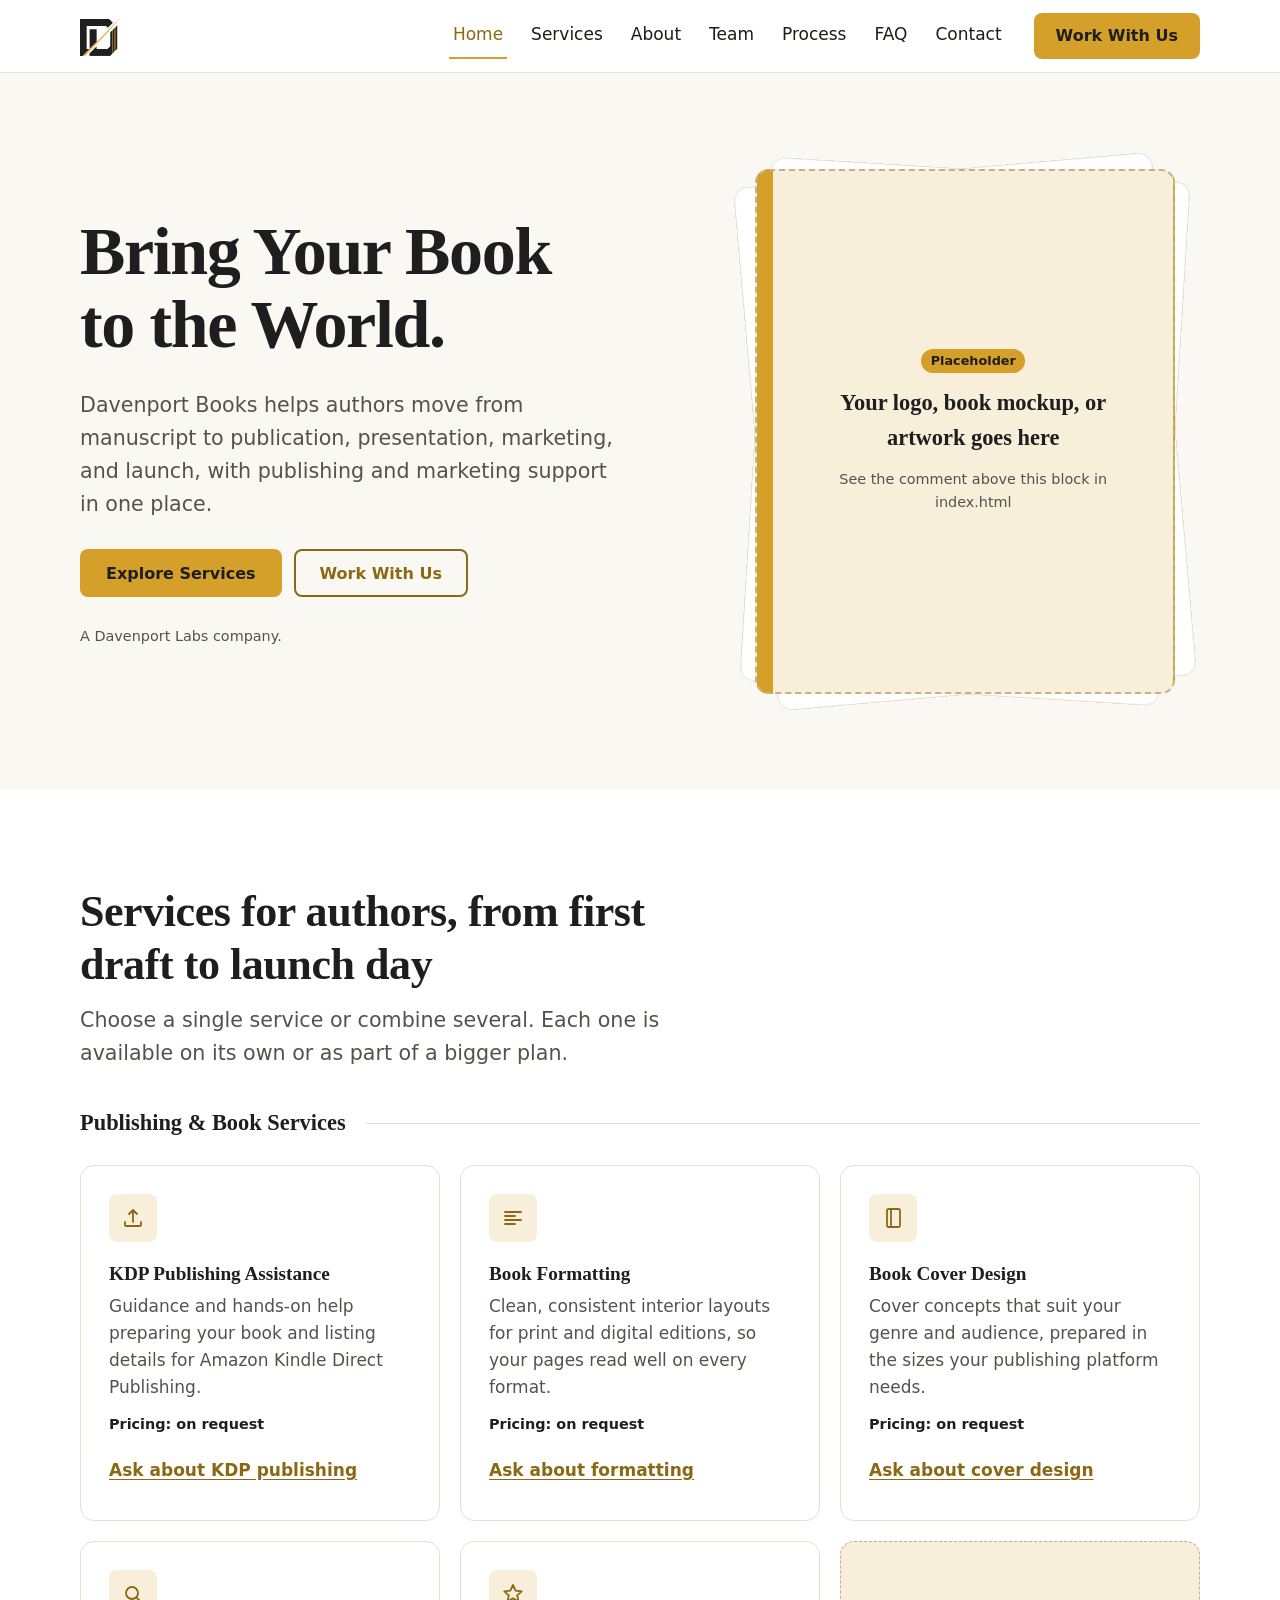
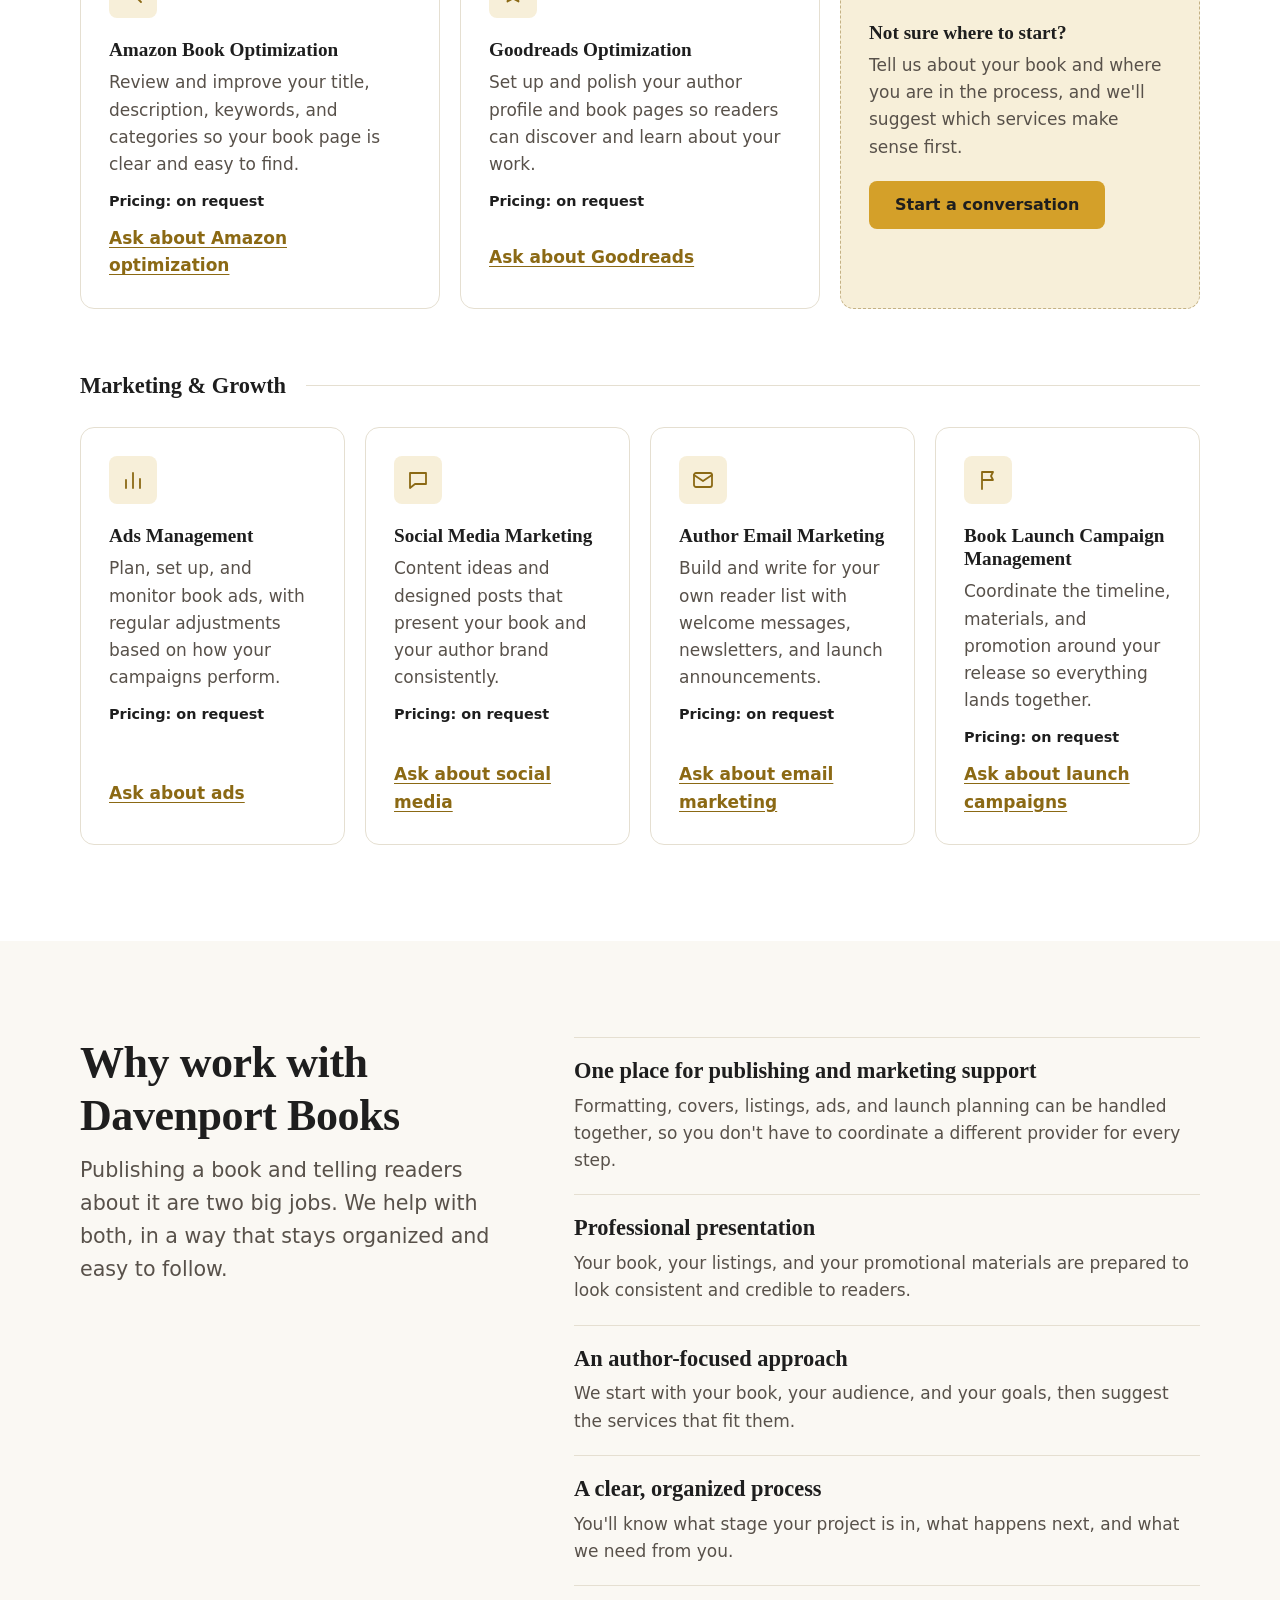
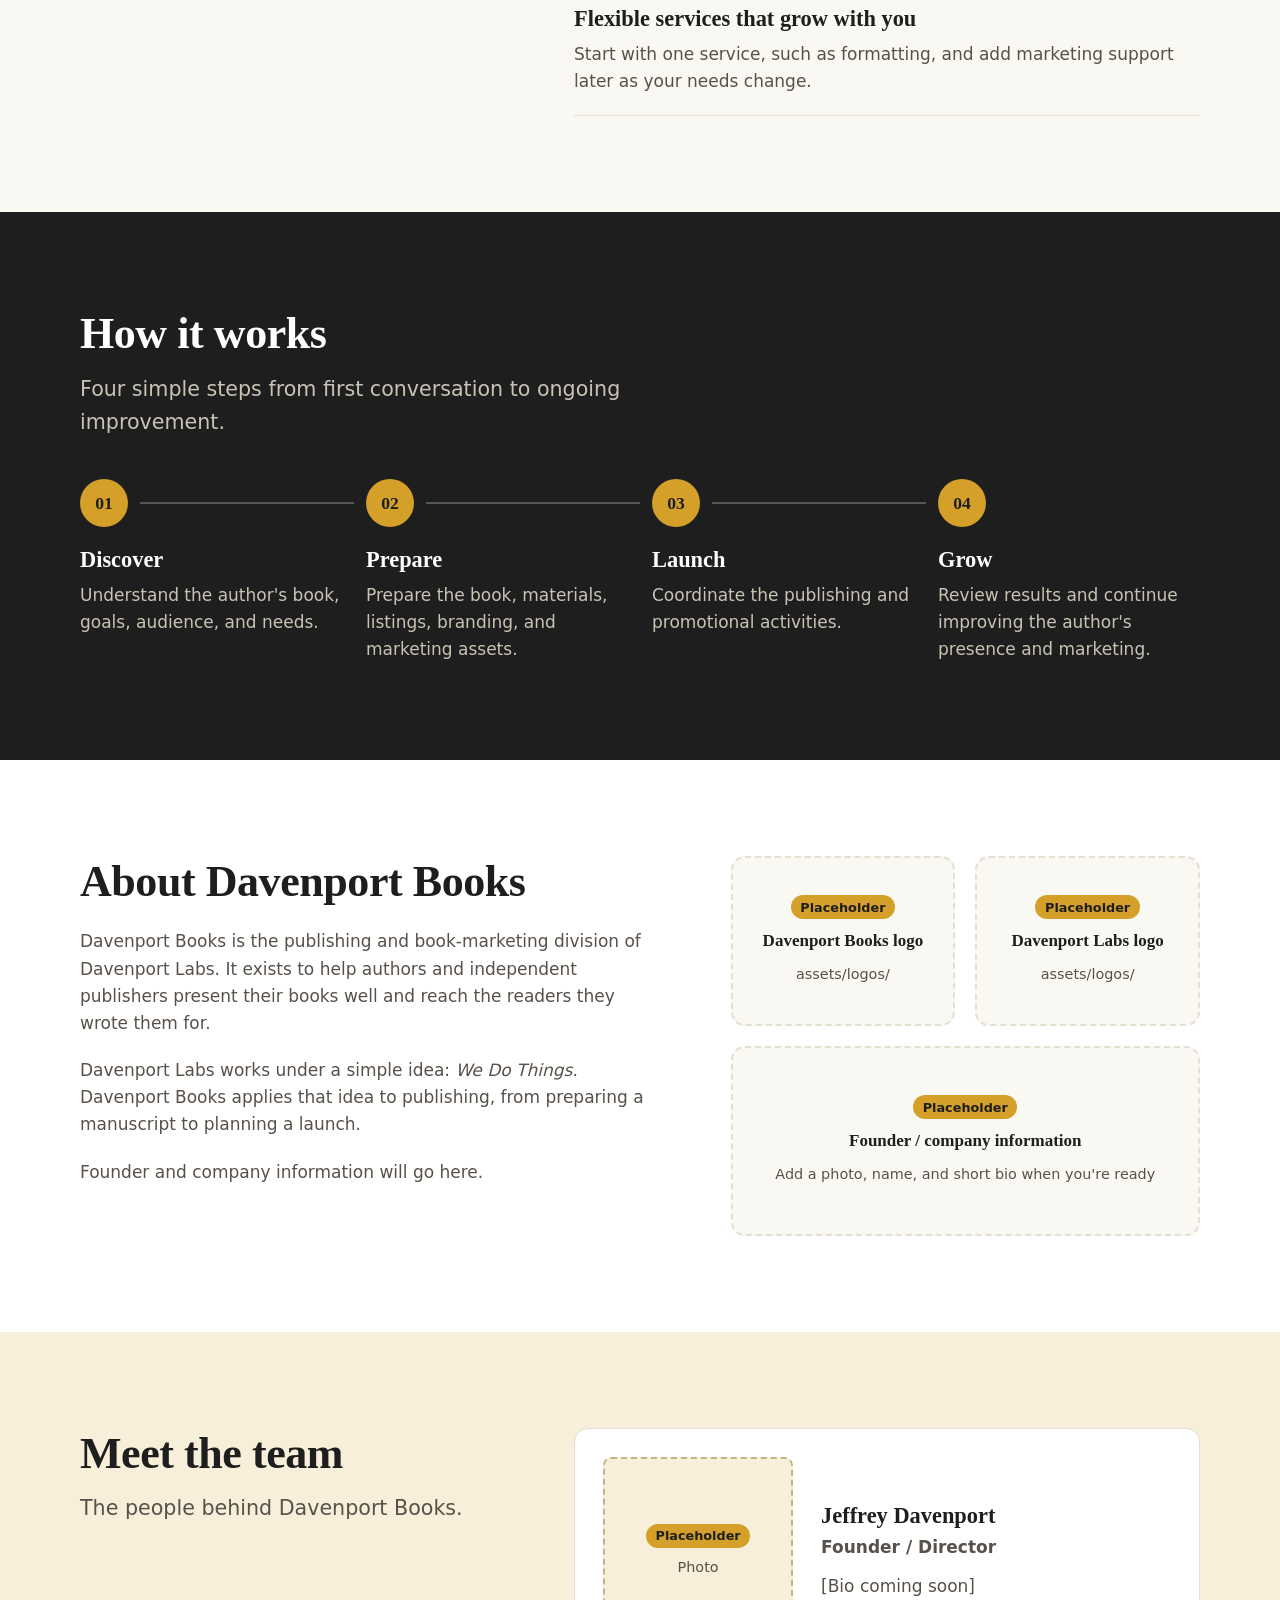
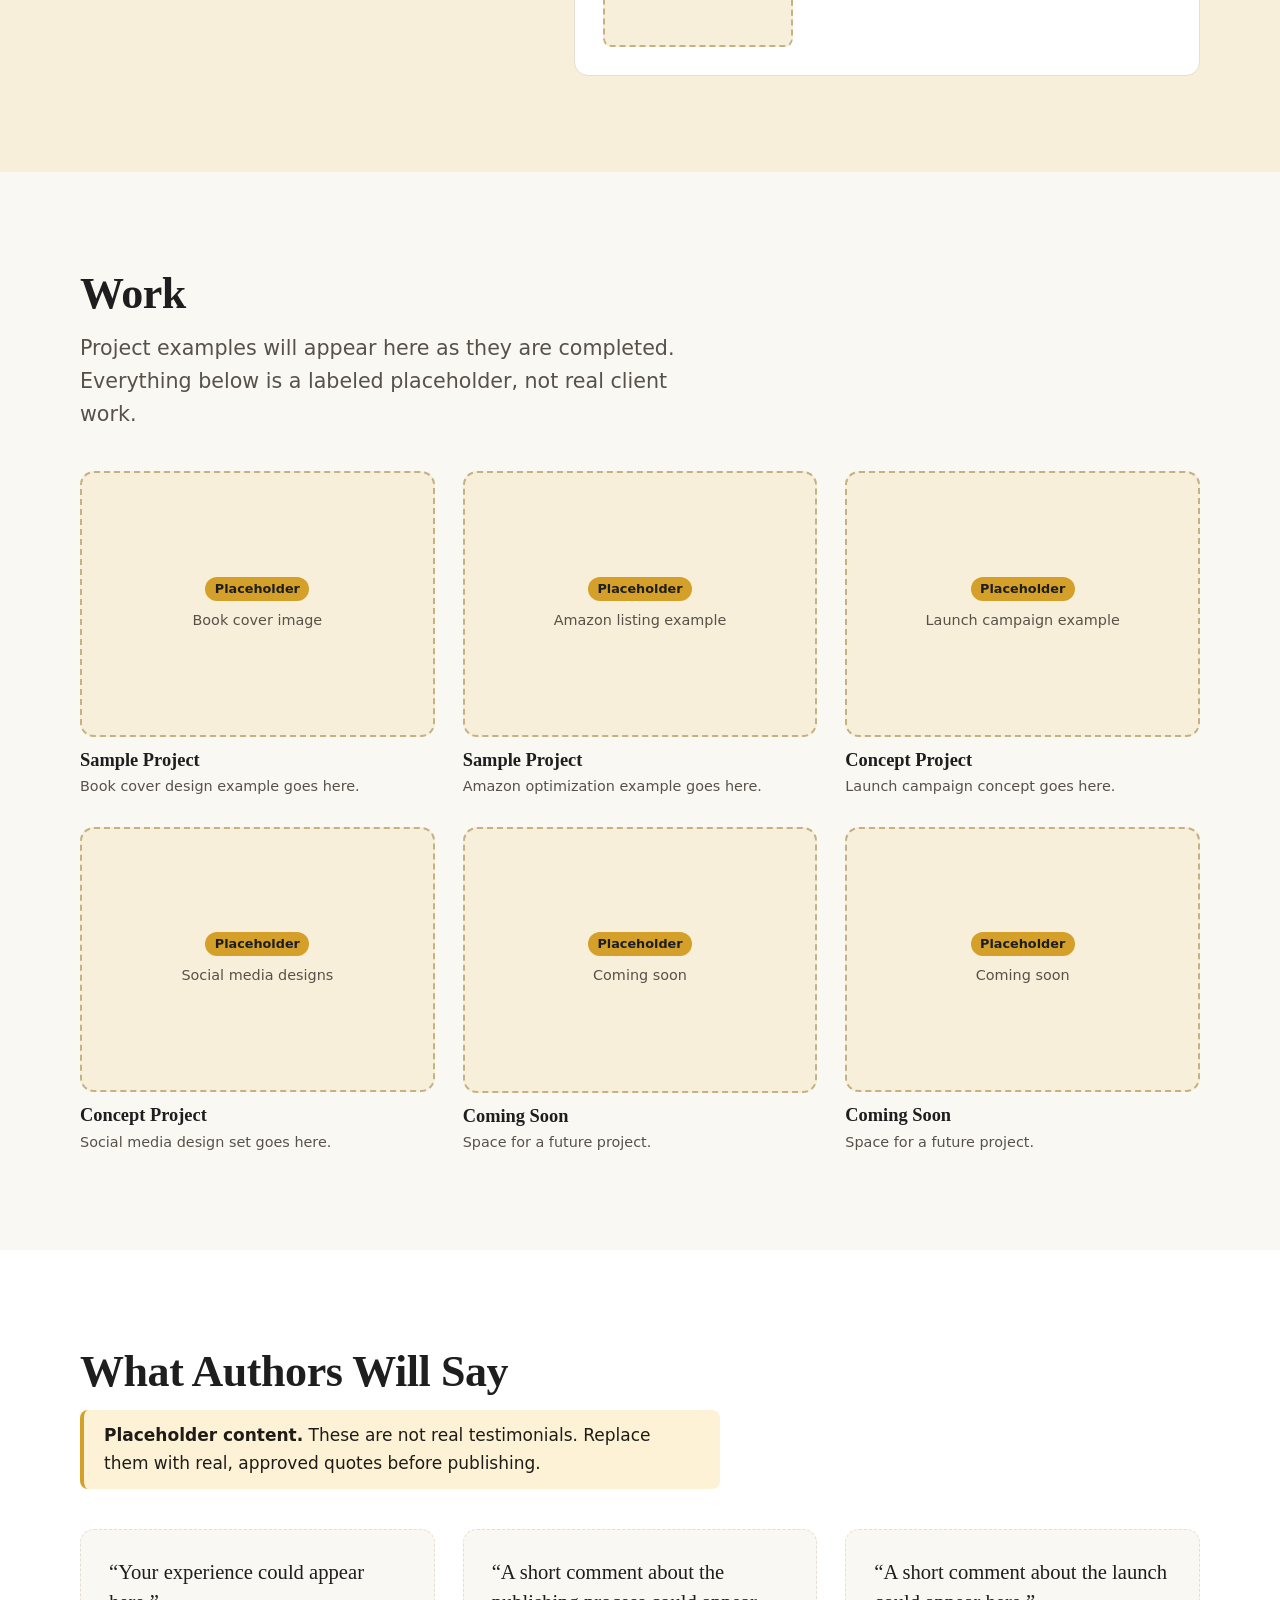
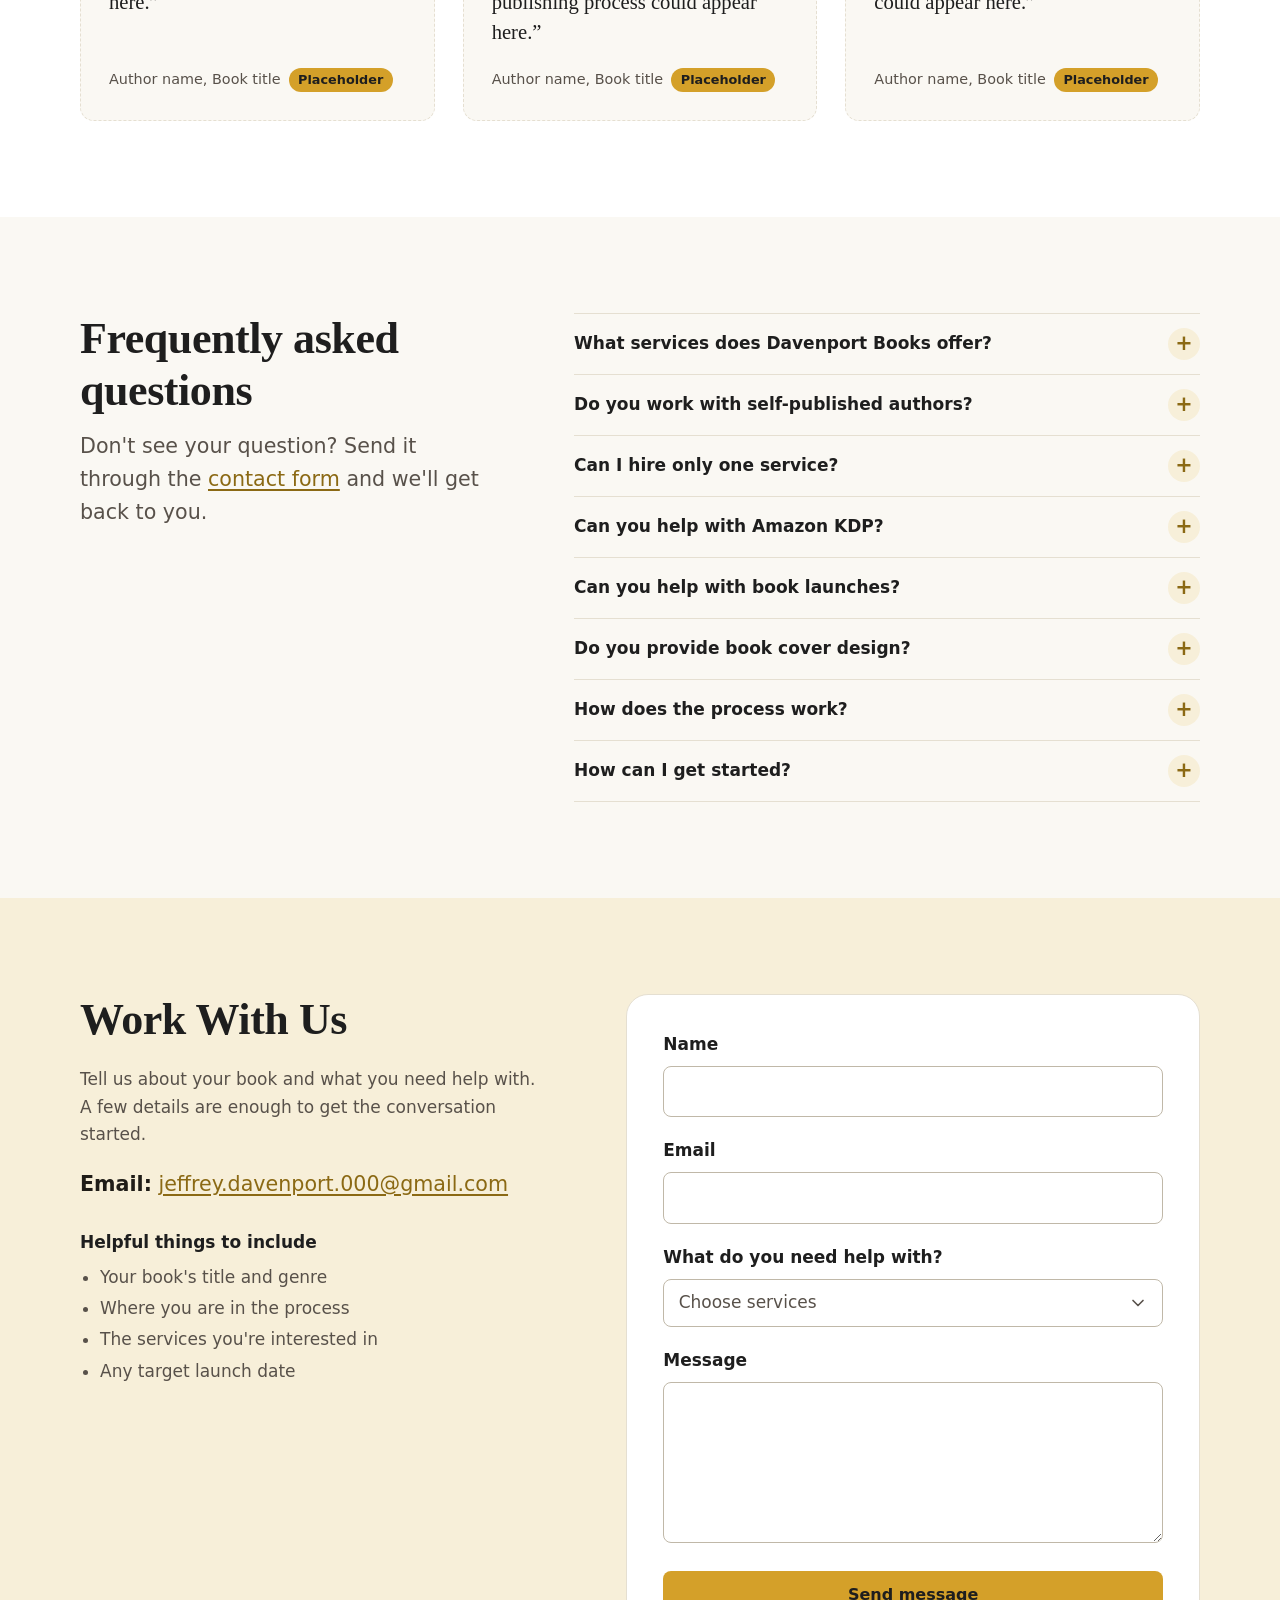
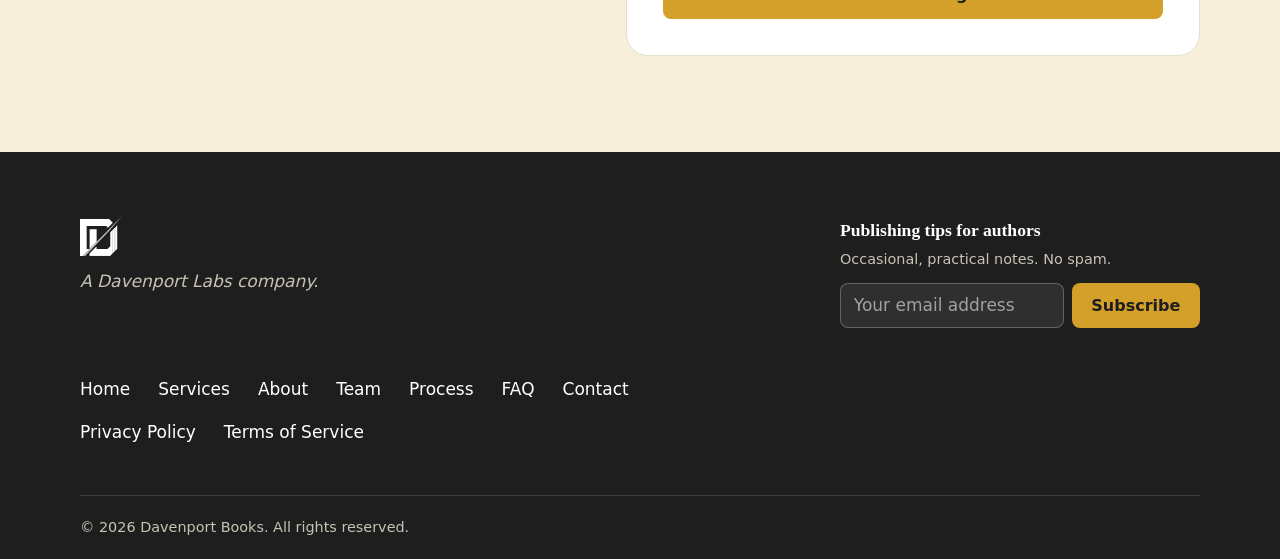
==== index.html @ 8bcf1112 "Initial Davenport Books site" ====
<!DOCTYPE html>
<html lang="en">
<head>
  <meta charset="UTF-8">
  <meta name="viewport" content="width=device-width, initial-scale=1">

  <!-- =====================================================================
       SEO + SHARING (EDIT ME)
       ===================================================================== -->
  <title>Davenport Books | Publishing and Book Marketing Services for Authors</title>
  <meta name="description" content="Davenport Books helps authors publish, present, market, and launch their books, from KDP publishing and formatting to cover design, ads, and launch campaigns.">
  <meta name="theme-color" content="#1e1e1e">

  <!-- Open Graph (placeholder values: update when the site has a real address) -->
  <meta property="og:type" content="website">
  <meta property="og:site_name" content="Davenport Books">
  <meta property="og:title" content="Davenport Books | Publishing and Book Marketing Services for Authors">
  <meta property="og:description" content="Publishing and marketing support for authors, from manuscript to launch.">
  <!-- Add these two lines once you have a live web address and a share image (about 1200x630px):
  <meta property="og:url" content="https://YOUR-DOMAIN-HERE/">
  <meta property="og:image" content="https://YOUR-DOMAIN-HERE/assets/images/og-image.jpg">
  -->

  <!-- Favicon placeholder: replace assets/icons/favicon.svg with your own icon -->
  <link rel="icon" href="assets/icons/favicon.svg" type="image/svg+xml">

  <!-- Tiny script: tells the CSS that JavaScript is available. -->
  <script>document.documentElement.classList.add("js");</script>

  <link rel="stylesheet" href="css/style.css">
</head>

<body>
  <!-- Accessibility: lets keyboard users jump straight past the menu -->
  <a class="skip-link" href="#main">Skip to main content</a>

  <!-- =====================================================================
       1. NAVIGATION
       ===================================================================== -->
  <header class="site-header" id="top">
    <div class="container header-inner">

      <!-- OFFICIAL LOGO.
           If your file is named differently (e.g. Davenport_Books_Logo.svg),
           change the src below and in the footer. -->
      <a class="brand" href="#home" aria-label="Davenport Books, back to top">
        <img src="assets/logos/davenport-books-logo.svg"
             alt="Davenport Books"
             class="brand-logo">
      </a>

      <!-- Mobile menu button (only visible on small screens; see js/script.js) -->
      <button class="nav-toggle" type="button" aria-expanded="false" aria-controls="site-nav" aria-label="Open menu">
        <span class="nav-toggle-bar"></span>
        <span class="nav-toggle-bar"></span>
        <span class="nav-toggle-bar"></span>
      </button>

      <nav class="site-nav" id="site-nav" aria-label="Main">
        <ul class="nav-list">
          <li><a href="#home">Home</a></li>
          <li><a href="#services">Services</a></li>
          <li><a href="#about">About</a></li>
          <li><a href="#team">Team</a></li>
          <li><a href="#process">Process</a></li>
          <li><a href="#faq">FAQ</a></li>
          <li><a href="#contact">Contact</a></li>
        </ul>
        <a class="btn btn-primary nav-cta" href="#contact">Work With Us</a>
      </nav>
    </div>
  </header>

  <main id="main">

    <!-- =====================================================================
         2. HERO
         ===================================================================== -->
    <section class="hero" id="home" aria-labelledby="hero-title">
      <div class="container hero-grid">

        <div class="hero-copy">
          <h1 id="hero-title">Bring Your Book to the World.</h1>
          <p class="hero-lead">
            Davenport Books helps authors move from manuscript to publication,
            presentation, marketing, and launch, with publishing and marketing
            support in one place.
          </p>
          <div class="hero-actions">
            <a class="btn btn-primary" href="#services">Explore Services</a>
            <a class="btn btn-secondary" href="#contact">Work With Us</a>
          </div>
          <p class="hero-note">A Davenport Labs company.</p>
        </div>

        <!-- HERO ARTWORK PLACEHOLDER.
             To use your own artwork (logo, book mockup, cover, illustration):
             1. Save the image in assets/images/ (for example hero-book.png).
             2. Delete the <div class="hero-visual-frame"> block below.
             3. In its place, paste:
                <img class="hero-visual-img" src="assets/images/hero-book.png" alt="Describe the image here"> -->
        <div class="hero-visual">
          <div class="hero-visual-frame">
            <span class="badge">Placeholder</span>
            <p class="hero-visual-title">Your logo, book mockup, or artwork goes here</p>
            <p class="hero-visual-hint">See the comment above this block in index.html</p>
          </div>
        </div>

      </div>
    </section>


    <!-- =====================================================================
         3. SERVICES
         ===================================================================== -->
    <section class="section section--white" id="services" aria-labelledby="services-title">
      <div class="container">

        <div class="section-head reveal">
          <h2 id="services-title">Services for authors, from first draft to launch day</h2>
          <p>
            Choose a single service or combine several. Each one is available
            on its own or as part of a bigger plan.
          </p>
        </div>

        <!-- ---------- Group A: Publishing & Book Services ---------- -->
        <div class="service-group reveal" id="publishing-services">
          <h3 class="group-title">Publishing &amp; Book Services</h3>

          <div class="service-grid service-grid--3">

            <!-- SERVICE: KDP Publishing Assistance -->
            <article class="service-card">
              <div class="service-icon" aria-hidden="true">
                <svg viewBox="0 0 24 24" width="24" height="24" fill="none" stroke="currentColor" stroke-width="1.8" stroke-linecap="round" stroke-linejoin="round" focusable="false"><path d="M12 16V4m0 0L8 8m4-4 4 4M4 16v3a1 1 0 0 0 1 1h14a1 1 0 0 0 1-1v-3"/></svg>
              </div>
              <h4 class="service-title">KDP Publishing Assistance</h4>
              <p class="service-text">Guidance and hands-on help preparing your book and listing details for Amazon Kindle Direct Publishing.</p>
              <p class="service-price">Pricing: on request</p>
              <a class="service-link" href="#contact" data-service="KDP Publishing Assistance">Ask about KDP publishing</a>
            </article>

            <!-- SERVICE: Book Formatting -->
            <article class="service-card">
              <div class="service-icon" aria-hidden="true">
                <svg viewBox="0 0 24 24" width="24" height="24" fill="none" stroke="currentColor" stroke-width="1.8" stroke-linecap="round" stroke-linejoin="round" focusable="false"><path d="M4 6h16M4 10h10M4 14h16M4 18h10"/></svg>
              </div>
              <h4 class="service-title">Book Formatting</h4>
              <p class="service-text">Clean, consistent interior layouts for print and digital editions, so your pages read well on every format.</p>
              <p class="service-price">Pricing: on request</p>
              <a class="service-link" href="#contact" data-service="Book Formatting">Ask about formatting</a>
            </article>

            <!-- SERVICE: Book Cover Design -->
            <article class="service-card">
              <div class="service-icon" aria-hidden="true">
                <svg viewBox="0 0 24 24" width="24" height="24" fill="none" stroke="currentColor" stroke-width="1.8" stroke-linecap="round" stroke-linejoin="round" focusable="false"><rect x="6" y="3" width="13" height="18" rx="1.5"/><path d="M10 3v18"/></svg>
              </div>
              <h4 class="service-title">Book Cover Design</h4>
              <p class="service-text">Cover concepts that suit your genre and audience, prepared in the sizes your publishing platform needs.</p>
              <p class="service-price">Pricing: on request</p>
              <a class="service-link" href="#contact" data-service="Book Cover Design">Ask about cover design</a>
            </article>

            <!-- SERVICE: Amazon Book Optimization -->
            <article class="service-card">
              <div class="service-icon" aria-hidden="true">
                <svg viewBox="0 0 24 24" width="24" height="24" fill="none" stroke="currentColor" stroke-width="1.8" stroke-linecap="round" stroke-linejoin="round" focusable="false"><circle cx="11" cy="11" r="6"/><path d="m20 20-4.2-4.2"/></svg>
              </div>
              <h4 class="service-title">Amazon Book Optimization</h4>
              <p class="service-text">Review and improve your title, description, keywords, and categories so your book page is clear and easy to find.</p>
              <p class="service-price">Pricing: on request</p>
              <a class="service-link" href="#contact" data-service="Amazon Book Optimization">Ask about Amazon optimization</a>
            </article>

            <!-- SERVICE: Goodreads Optimization -->
            <article class="service-card">
              <div class="service-icon" aria-hidden="true">
                <svg viewBox="0 0 24 24" width="24" height="24" fill="none" stroke="currentColor" stroke-width="1.8" stroke-linecap="round" stroke-linejoin="round" focusable="false"><path d="m12 3 2.6 5.6 6.1.7-4.5 4.1 1.3 6.1-5.5-3.1-5.5 3.1 1.3-6.1-4.5-4.1 6.1-.7z"/></svg>
              </div>
              <h4 class="service-title">Goodreads Optimization</h4>
              <p class="service-text">Set up and polish your author profile and book pages so readers can discover and learn about your work.</p>
              <p class="service-price">Pricing: on request</p>
              <a class="service-link" href="#contact" data-service="Goodreads Optimization">Ask about Goodreads</a>
            </article>

            <!-- "Not sure?" tile -->
            <article class="service-card service-card--cta">
              <h4 class="service-title">Not sure where to start?</h4>
              <p class="service-text">Tell us about your book and where you are in the process, and we'll suggest which services make sense first.</p>
              <a class="btn btn-primary" href="#contact" data-service="Not sure yet">Start a conversation</a>
            </article>

          </div>
        </div>

        <!-- ---------- Group B: Marketing & Growth ---------- -->
        <div class="service-group reveal" id="marketing-services">
          <h3 class="group-title">Marketing &amp; Growth</h3>

          <div class="service-grid service-grid--4">

            <!-- SERVICE: Ads Management -->
            <article class="service-card">
              <div class="service-icon" aria-hidden="true">
                <svg viewBox="0 0 24 24" width="24" height="24" fill="none" stroke="currentColor" stroke-width="1.8" stroke-linecap="round" stroke-linejoin="round" focusable="false"><path d="M5 20v-8m7 8V5m7 15v-9"/></svg>
              </div>
              <h4 class="service-title">Ads Management</h4>
              <p class="service-text">Plan, set up, and monitor book ads, with regular adjustments based on how your campaigns perform.</p>
              <p class="service-price">Pricing: on request</p>
              <a class="service-link" href="#contact" data-service="Ads Management">Ask about ads</a>
            </article>

            <!-- SERVICE: Social Media Marketing -->
            <article class="service-card">
              <div class="service-icon" aria-hidden="true">
                <svg viewBox="0 0 24 24" width="24" height="24" fill="none" stroke="currentColor" stroke-width="1.8" stroke-linecap="round" stroke-linejoin="round" focusable="false"><path d="M4 5h16v11H9l-5 4z"/></svg>
              </div>
              <h4 class="service-title">Social Media Marketing</h4>
              <p class="service-text">Content ideas and designed posts that present your book and your author brand consistently.</p>
              <p class="service-price">Pricing: on request</p>
              <a class="service-link" href="#contact" data-service="Social Media Marketing">Ask about social media</a>
            </article>

            <!-- SERVICE: Author Email Marketing -->
            <article class="service-card">
              <div class="service-icon" aria-hidden="true">
                <svg viewBox="0 0 24 24" width="24" height="24" fill="none" stroke="currentColor" stroke-width="1.8" stroke-linecap="round" stroke-linejoin="round" focusable="false"><rect x="3" y="5" width="18" height="14" rx="2"/><path d="m3 7 9 6 9-6"/></svg>
              </div>
              <h4 class="service-title">Author Email Marketing</h4>
              <p class="service-text">Build and write for your own reader list with welcome messages, newsletters, and launch announcements.</p>
              <p class="service-price">Pricing: on request</p>
              <a class="service-link" href="#contact" data-service="Author Email Marketing">Ask about email marketing</a>
            </article>

            <!-- SERVICE: Book Launch Campaign Management -->
            <article class="service-card">
              <div class="service-icon" aria-hidden="true">
                <svg viewBox="0 0 24 24" width="24" height="24" fill="none" stroke="currentColor" stroke-width="1.8" stroke-linecap="round" stroke-linejoin="round" focusable="false"><path d="M6 21V4m0 0h11l-2 4 2 4H6"/></svg>
              </div>
              <h4 class="service-title">Book Launch Campaign Management</h4>
              <p class="service-text">Coordinate the timeline, materials, and promotion around your release so everything lands together.</p>
              <p class="service-price">Pricing: on request</p>
              <a class="service-link" href="#contact" data-service="Book Launch Campaign Management">Ask about launch campaigns</a>
            </article>

          </div>
        </div>

      </div>
    </section>


    <!-- =====================================================================
         4. WHY DAVENPORT BOOKS
         ===================================================================== -->
    <section class="section" id="why" aria-labelledby="why-title">
      <div class="container why-grid">

        <div class="section-head reveal">
          <h2 id="why-title">Why work with Davenport Books</h2>
          <p>
            Publishing a book and telling readers about it are two big jobs.
            We help with both, in a way that stays organized and easy to follow.
          </p>
        </div>

        <ul class="why-list reveal">
          <li class="why-item">
            <h3>One place for publishing and marketing support</h3>
            <p>Formatting, covers, listings, ads, and launch planning can be handled together, so you don't have to coordinate a different provider for every step.</p>
          </li>
          <li class="why-item">
            <h3>Professional presentation</h3>
            <p>Your book, your listings, and your promotional materials are prepared to look consistent and credible to readers.</p>
          </li>
          <li class="why-item">
            <h3>An author-focused approach</h3>
            <p>We start with your book, your audience, and your goals, then suggest the services that fit them.</p>
          </li>
          <li class="why-item">
            <h3>A clear, organized process</h3>
            <p>You'll know what stage your project is in, what happens next, and what we need from you.</p>
          </li>
          <li class="why-item">
            <h3>Flexible services that grow with you</h3>
            <p>Start with one service, such as formatting, and add marketing support later as your needs change.</p>
          </li>
        </ul>

      </div>
    </section>


    <!-- =====================================================================
         5. PROCESS (4 steps, on a dark charcoal band)
         ===================================================================== -->
    <section class="section section--dark" id="process" aria-labelledby="process-title">
      <div class="container">

        <div class="section-head reveal">
          <h2 id="process-title">How it works</h2>
          <p>Four simple steps from first conversation to ongoing improvement.</p>
        </div>

        <ol class="process-steps reveal">
          <li class="process-step">
            <span class="step-number" aria-hidden="true">01</span>
            <h3>Discover</h3>
            <p>Understand the author's book, goals, audience, and needs.</p>
          </li>
          <li class="process-step">
            <span class="step-number" aria-hidden="true">02</span>
            <h3>Prepare</h3>
            <p>Prepare the book, materials, listings, branding, and marketing assets.</p>
          </li>
          <li class="process-step">
            <span class="step-number" aria-hidden="true">03</span>
            <h3>Launch</h3>
            <p>Coordinate the publishing and promotional activities.</p>
          </li>
          <li class="process-step">
            <span class="step-number" aria-hidden="true">04</span>
            <h3>Grow</h3>
            <p>Review results and continue improving the author's presence and marketing.</p>
          </li>
        </ol>

      </div>
    </section>


    <!-- =====================================================================
         6. ABOUT
         ===================================================================== -->
    <section class="section section--white" id="about" aria-labelledby="about-title">
      <div class="container about-grid">

        <div class="about-copy reveal">
          <h2 id="about-title">About Davenport Books</h2>

          <!-- EDIT: replace the paragraphs below with your company story -->
          <p>
            Davenport Books is the publishing and book-marketing division of
            Davenport Labs. It exists to help authors and independent publishers
            present their books well and reach the readers they wrote them for.
          </p>
          <p>
            Davenport Labs works under a simple idea: <em>We Do Things.</em>
            Davenport Books applies that idea to publishing, from preparing a
            manuscript to planning a launch.
          </p>
          <p>
            <!-- EDIT: add a sentence or two about who you are and why you started this. -->
            Founder and company information will go here.
          </p>
        </div>

        <div class="about-placeholders reveal">

          <!-- LOGO PLACEHOLDERS.
               To use a real logo: delete the two <p> tags inside the box and add
               <img src="assets/logos/davenport-books-logo.svg" alt="Davenport Books logo"> -->
          <div class="placeholder-row">
            <div class="placeholder-box">
              <span class="badge">Placeholder</span>
              <p class="placeholder-label">Davenport Books logo</p>
              <p class="placeholder-hint">assets/logos/</p>
            </div>
            <div class="placeholder-box">
              <span class="badge">Placeholder</span>
              <p class="placeholder-label">Davenport Labs logo</p>
              <p class="placeholder-hint">assets/logos/</p>
            </div>
          </div>

          <div class="placeholder-box placeholder-box--wide">
            <span class="badge">Placeholder</span>
            <p class="placeholder-label">Founder / company information</p>
            <p class="placeholder-hint">Add a photo, name, and short bio when you're ready</p>
          </div>

        </div>

      </div>
    </section>


    <!-- =====================================================================
         6b. TEAM
         ===================================================================== -->
    <section class="section section--tint" id="team" aria-labelledby="team-title">
      <div class="container team-layout">

        <div class="section-head reveal">
          <h2 id="team-title">Meet the team</h2>
          <p>The people behind Davenport Books.</p>
        </div>

        <div class="team-grid reveal">

          <!-- ===== TEAM MEMBER: copy from here ... -->
          <article class="team-card">

            <!-- PHOTO PLACEHOLDER.
                 To use a real photo:
                 1. Save it in assets/images/team/ (for example jeffrey-davenport.jpg).
                 2. Delete the <div class="team-photo-placeholder"> block below.
                 3. Add this in its place, inside <div class="team-photo">:
                    <img class="team-photo-img" src="assets/images/team/jeffrey-davenport.jpg" alt="Jeffrey Davenport"> -->
            <div class="team-photo">
              <div class="team-photo-placeholder">
                <span class="badge">Placeholder</span>
                <p class="team-photo-label">Photo</p>
              </div>
            </div>

            <div class="team-info">
              <h3 class="team-name">Jeffrey Davenport</h3>
              <p class="team-role">Founder / Director</p>
              <p class="team-bio">[Bio coming soon]</p>

              <!-- OPTIONAL LINKS: leave these out until you have real ones. -->
            </div>

          </article>
          <!-- ... to here -->

        </div>

      </div>
    </section>


    <!-- =====================================================================
         7. PORTFOLIO / WORK (all placeholders)
         ===================================================================== -->
    <section class="section" id="work" aria-labelledby="work-title">
      <div class="container">

        <div class="section-head reveal">
          <h2 id="work-title">Work</h2>
          <p>
            Project examples will appear here as they are completed. Everything
            below is a labeled placeholder, not real client work.
          </p>
        </div>

        <div class="work-grid reveal">

          <figure class="work-card">
            <div class="work-visual">
              <span class="badge">Placeholder</span>
              <p class="work-visual-label">Book cover image</p>
            </div>
            <figcaption>
              <h3 class="work-title">Sample Project</h3>
              <p>Book cover design example goes here.</p>
            </figcaption>
          </figure>

          <figure class="work-card">
            <div class="work-visual">
              <span class="badge">Placeholder</span>
              <p class="work-visual-label">Amazon listing example</p>
            </div>
            <figcaption>
              <h3 class="work-title">Sample Project</h3>
              <p>Amazon optimization example goes here.</p>
            </figcaption>
          </figure>

          <figure class="work-card">
            <div class="work-visual">
              <span class="badge">Placeholder</span>
              <p class="work-visual-label">Launch campaign example</p>
            </div>
            <figcaption>
              <h3 class="work-title">Concept Project</h3>
              <p>Launch campaign concept goes here.</p>
            </figcaption>
          </figure>

          <figure class="work-card">
            <div class="work-visual">
              <span class="badge">Placeholder</span>
              <p class="work-visual-label">Social media designs</p>
            </div>
            <figcaption>
              <h3 class="work-title">Concept Project</h3>
              <p>Social media design set goes here.</p>
            </figcaption>
          </figure>

          <figure class="work-card">
            <div class="work-visual">
              <span class="badge">Placeholder</span>
              <p class="work-visual-label">Coming soon</p>
            </div>
            <figcaption>
              <h3 class="work-title">Coming Soon</h3>
              <p>Space for a future project.</p>
            </figcaption>
          </figure>

          <figure class="work-card">
            <div class="work-visual">
              <span class="badge">Placeholder</span>
              <p class="work-visual-label">Coming soon</p>
            </div>
            <figcaption>
              <h3 class="work-title">Coming Soon</h3>
              <p>Space for a future project.</p>
            </figcaption>
          </figure>

        </div>
      </div>
    </section>


    <!-- =====================================================================
         8. TESTIMONIALS (placeholders only)
         ===================================================================== -->
    <section class="section section--white" id="testimonials" aria-labelledby="testimonials-title">
      <div class="container">

        <div class="section-head reveal">
          <h2 id="testimonials-title">What Authors Will Say</h2>
          <p class="notice">
            <strong>Placeholder content.</strong> These are not real testimonials.
            Replace them with real, approved quotes before publishing.
          </p>
        </div>

        <div class="testimonial-grid reveal">

          <figure class="testimonial">
            <blockquote>
              <p>“Your experience could appear here.”</p>
            </blockquote>
            <figcaption>
              Author name, Book title
              <span class="badge">Placeholder</span>
            </figcaption>
          </figure>

          <figure class="testimonial">
            <blockquote>
              <p>“A short comment about the publishing process could appear here.”</p>
            </blockquote>
            <figcaption>
              Author name, Book title
              <span class="badge">Placeholder</span>
            </figcaption>
          </figure>

          <figure class="testimonial">
            <blockquote>
              <p>“A short comment about the launch could appear here.”</p>
            </blockquote>
            <figcaption>
              Author name, Book title
              <span class="badge">Placeholder</span>
            </figcaption>
          </figure>

        </div>
      </div>
    </section>


    <!-- =====================================================================
         9. FAQ
         ===================================================================== -->
    <section class="section" id="faq" aria-labelledby="faq-title">
      <div class="container faq-grid">

        <div class="section-head reveal">
          <h2 id="faq-title">Frequently asked questions</h2>
          <p>
            Don't see your question? Send it through the
            <a href="#contact">contact form</a> and we'll get back to you.
          </p>
        </div>

        <div class="faq-list reveal">

          <details class="faq-item">
            <summary>What services does Davenport Books offer?</summary>
            <p>We offer publishing and book services (KDP publishing assistance, book formatting, book cover design, Amazon book optimization, and Goodreads optimization) and marketing services (ads management, social media marketing, author email marketing, and book launch campaign management).</p>
          </details>

          <details class="faq-item">
            <summary>Do you work with self-published authors?</summary>
            <p>Yes. Davenport Books is built for self-published authors and independent publishers who want professional support without managing every task themselves.</p>
          </details>

          <details class="faq-item">
            <summary>Can I hire only one service?</summary>
            <p>Yes. Every service can be requested on its own. Many authors start with one need, such as formatting or a cover, and add other services later.</p>
          </details>

          <details class="faq-item">
            <summary>Can you help with Amazon KDP?</summary>
            <p>Yes. KDP Publishing Assistance covers preparing your book and listing details for Kindle Direct Publishing. We can also help improve your Amazon book page through Amazon Book Optimization.</p>
          </details>

          <details class="faq-item">
            <summary>Can you help with book launches?</summary>
            <p>Yes. Book Launch Campaign Management helps coordinate the timeline, materials, and promotional activities around your release. Results depend on many factors, and we don't promise specific sales or reviews.</p>
          </details>

          <details class="faq-item">
            <summary>Do you provide book cover design?</summary>
            <p>Yes. Book Cover Design is one of our publishing services. Tell us about your book, genre, and audience, and we'll discuss options with you.</p>
          </details>

          <details class="faq-item">
            <summary>How does the process work?</summary>
            <p>We follow four steps: Discover, Prepare, Launch, and Grow. First we learn about your book and goals, then we prepare your materials, coordinate the launch, and review how things are going so we can keep improving. See the <a href="#process">Process</a> section for details.</p>
          </details>

          <details class="faq-item">
            <summary>How can I get started?</summary>
            <p>Use the contact form below or email us directly. Tell us about your book, where you are in the process, and what kind of help you're looking for.</p>
          </details>

        </div>
      </div>
    </section>


    <!-- =====================================================================
         10. CONTACT / WORK WITH US
         ===================================================================== -->
    <section class="section section--tint" id="contact" aria-labelledby="contact-title">
      <div class="container contact-grid">

        <div class="contact-copy reveal">
          <h2 id="contact-title">Work With Us</h2>
          <p>
            Tell us about your book and what you need help with. A few details
            are enough to get the conversation started.
          </p>

          <p class="contact-email">
            <strong>Email:</strong>
            <a href="mailto:jeffrey.davenport.000@gmail.com">jeffrey.davenport.000@gmail.com</a>
          </p>

          <p class="contact-tips-title">Helpful things to include</p>
          <ul class="contact-tips">
            <li>Your book's title and genre</li>
            <li>Where you are in the process</li>
            <li>The services you're interested in</li>
            <li>Any target launch date</li>
          </ul>
        </div>

        <form class="contact-form reveal" id="contact-form" action="#" method="post">

<!-- Honeypot: real visitors never see or fill this field. Bots do.
     Do not remove — it is the site's only spam protection. -->
<div class="hp-field" aria-hidden="true">
  <label for="cf-website">Website</label>
  <input type="text" id="cf-website" name="website" tabindex="-1" autocomplete="off">
</div>

          <div class="form-field">
            <label for="cf-name">Name</label>
            <input type="text" id="cf-name" name="name" autocomplete="name" required>
          </div>

          <div class="form-field">
            <label for="cf-email">Email</label>
            <input type="email" id="cf-email" name="email" autocomplete="email" required>
          </div>

          <!-- ================================================================
               MULTI-SELECT SERVICE FIELD
               Checkbox values must match the data-service values on the
               service cards (section 3) so clicking a card ticks the box.
               ================================================================ -->
          <div class="form-field">
            <label id="cf-service-label" for="cf-service-trigger">What do you need help with?</label>

            <div class="multiselect" id="service-multiselect">
              <button
                type="button"
                class="multiselect-trigger"
                id="cf-service-trigger"
                aria-haspopup="listbox"
                aria-expanded="false"
                aria-controls="cf-service-panel"
              >
                <span class="multiselect-value" id="cf-service-value">
                  <span class="multiselect-placeholder">Choose services</span>
                </span>
                <svg
                  class="multiselect-caret"
                  viewBox="0 0 24 24"
                  width="20"
                  height="20"
                  fill="none"
                  stroke="currentColor"
                  stroke-width="2"
                  stroke-linecap="round"
                  stroke-linejoin="round"
                  aria-hidden="true"
                  focusable="false"
                >
                  <path d="m6 9 6 6 6-6" />
                </svg>
              </button>

              <div
                class="multiselect-panel"
                id="cf-service-panel"
                role="group"
                aria-labelledby="cf-service-label"
                hidden
              >
                <div class="multiselect-group">
                  <p class="multiselect-group-label">Publishing &amp; Book Services</p>

                  <label class="multiselect-option">
                    <input type="checkbox" name="service" value="KDP Publishing Assistance" />
                    <span class="multiselect-check" aria-hidden="true"></span>
                    <span>KDP Publishing Assistance</span>
                  </label>

                  <label class="multiselect-option">
                    <input type="checkbox" name="service" value="Book Formatting" />
                    <span class="multiselect-check" aria-hidden="true"></span>
                    <span>Book Formatting</span>
                  </label>

                  <label class="multiselect-option">
                    <input type="checkbox" name="service" value="Book Cover Design" />
                    <span class="multiselect-check" aria-hidden="true"></span>
                    <span>Book Cover Design</span>
                  </label>

                  <label class="multiselect-option">
                    <input type="checkbox" name="service" value="Amazon Book Optimization" />
                    <span class="multiselect-check" aria-hidden="true"></span>
                    <span>Amazon Book Optimization</span>
                  </label>

                  <label class="multiselect-option">
                    <input type="checkbox" name="service" value="Goodreads Optimization" />
                    <span class="multiselect-check" aria-hidden="true"></span>
                    <span>Goodreads Optimization</span>
                  </label>
                </div>

                <div class="multiselect-group">
                  <p class="multiselect-group-label">Marketing &amp; Growth</p>

                  <label class="multiselect-option">
                    <input type="checkbox" name="service" value="Ads Management" />
                    <span class="multiselect-check" aria-hidden="true"></span>
                    <span>Ads Management</span>
                  </label>

                  <label class="multiselect-option">
                    <input type="checkbox" name="service" value="Social Media Marketing" />
                    <span class="multiselect-check" aria-hidden="true"></span>
                    <span>Social Media Marketing</span>
                  </label>

                  <label class="multiselect-option">
                    <input type="checkbox" name="service" value="Author Email Marketing" />
                    <span class="multiselect-check" aria-hidden="true"></span>
                    <span>Author Email Marketing</span>
                  </label>

                  <label class="multiselect-option">
                    <input type="checkbox" name="service" value="Book Launch Campaign Management" />
                    <span class="multiselect-check" aria-hidden="true"></span>
                    <span>Book Launch Campaign Management</span>
                  </label>
                </div>

                <div class="multiselect-group">
                  <p class="multiselect-group-label">Other</p>

                  <label class="multiselect-option">
                    <input type="checkbox" name="service" value="Publishing and marketing together" />
                    <span class="multiselect-check" aria-hidden="true"></span>
                    <span>Publishing and marketing together</span>
                  </label>

                  <label class="multiselect-option">
                    <input type="checkbox" name="service" value="Not sure yet" />
                    <span class="multiselect-check" aria-hidden="true"></span>
                    <span>Not sure yet</span>
                  </label>
                </div>
              </div>
            </div>
          </div>

          <div class="form-field">
            <label for="cf-message">Message</label>
            <textarea id="cf-message" name="message" rows="5" required></textarea>
          </div>

          <button class="btn btn-primary form-submit" type="submit">Send message</button>

          <p class="form-status" id="form-status" role="status" aria-live="polite"></p>
        </form>

      </div>
    </section>

  </main>


  <!-- =====================================================================
       11. FOOTER
       ===================================================================== -->
  <footer class="site-footer">
    <div class="container footer-inner">

      <div class="footer-brand">
        <!-- OFFICIAL LOGO (same file as the header).
             If your file is named differently, change the src here too. -->
        <img src="assets/logos/davenport-books-logo.svg"
             alt="Davenport Books"
             class="footer-logo">
        <p class="footer-tagline"><em>A Davenport Labs company.</em></p>

        <!-- SOCIAL LINKS: add yours when they exist. Example:
        <ul class="footer-social">
          <li><a href="https://example.com/your-page">Instagram</a></li>
        </ul>
        -->
      </div>
      
<!-- =====================================================================
     NEWSLETTER SIGNUP
     Form behavior is controlled by NEWSLETTER_CONFIG at the top of
     js/script.js — same pattern as the contact form.
     ===================================================================== -->
<div class="footer-newsletter">
  <p class="footer-newsletter-title">Publishing tips for authors</p>
  <p class="footer-newsletter-text">Occasional, practical notes. No spam.</p>
  <form class="newsletter-form" id="newsletter-form" action="#" method="post" novalidate>
  
  <div class="hp-field" aria-hidden="true">
  <label for="nl-website">Website</label>
  <input type="text" id="nl-website" name="website" tabindex="-1" autocomplete="off">
</div>
  
    <input
      type="email"
      id="nl-email"
      name="email"
      placeholder="Your email address"
      aria-label="Email address"
      autocomplete="email"
      required
    >
    <button type="submit" class="btn btn-primary">Subscribe</button>
  </form>
  <p class="form-status" id="newsletter-status" role="status" aria-live="polite"></p>
</div>

      <nav class="footer-nav" aria-label="Footer">
  <ul>
  <li><a href="#home">Home</a></li>
  <li><a href="#services">Services</a></li>
  <li><a href="#about">About</a></li>
  <li><a href="#team">Team</a></li>
  <li><a href="#process">Process</a></li>
  <li><a href="#faq">FAQ</a></li>
  <li><a href="#contact">Contact</a></li>
</ul>
<ul>
  <li><a href="privacy-policy.html">Privacy Policy</a></li>
  <li><a href="terms.html">Terms of Service</a></li>
</ul>
      </nav>

    </div>

    <div class="container footer-legal">
      <p>&copy; <span id="year">2026</span> Davenport Books. All rights reserved.</p>
    </div>
  </footer>

  <script src="js/script.js"></script>
</body>
</html>
---- css/style.css ----
/* ==========================================================================
   DAVENPORT BOOKS — style.css

   HOW THIS FILE IS ORGANIZED
   1.  Design tokens (colors, fonts, spacing)  <-- CHANGE YOUR BRAND HERE
   2.  Base / reset
   3.  Layout helpers (container, sections, buttons, badges)
   4.  Header + navigation
   5.  Hero
   6.  Services
   7.  Why Davenport Books
   8.  Process
   9.  About
   9b. Team
   10. Work (portfolio)
   11. Testimonials
   12. FAQ
   13. Contact
   13b. Multi-select (custom dropdown)
   14. Footer
   15. Scroll reveal + motion preferences
   ========================================================================== */


/* ==========================================================================
   1. DESIGN TOKENS
   Change these values to restyle the whole site in one go.
   ========================================================================== */
:root {
  /* ----- Brand colors (from the official Davenport Books logo) ----- */
  --color-primary:        #8b6914;  /* Davenport gold, darkened so links read on white */
  --color-primary-dark:   #6b500f;  /* deeper gold — link hover */
  --color-secondary:      #1e1e1e;  /* Davenport charcoal: headings, dark sections, footer */
  --color-accent:         #d4a029;  /* bright logo gold: badges, step numbers, buttons */

  /* ----- Text + backgrounds (warmed to sit with the brand) ----- */
  --color-text:           #1f1c17;  /* warm near-black */
  --color-text-muted:     #58514a;  /* warm gray */
  --color-bg:             #faf8f3;  /* warm off-white */
  --color-surface:        #ffffff;  /* cards + white sections */
  --color-tint:           #f7efd9;  /* soft warm cream */
  --color-border:         #e5dfd1;  /* warm light gray */
  --color-on-dark:        #ffffff;  /* text on charcoal */
  --color-on-dark-muted:  #c9c3b5;  /* secondary text on charcoal */

  /* ----- Fonts -----
     These are "system font stacks": fonts already installed on the visitor's
     device. No downloads, so the site loads fast and works offline.
     To use a Google Font later, see README.md ("Change the fonts"). */
  --font-heading: "Iowan Old Style", "Palatino Linotype", Palatino, "Book Antiqua", Georgia, serif;
  --font-body:    system-ui, -apple-system, "Segoe UI", Roboto, "Helvetica Neue", Arial, sans-serif;

  /* ----- Type scale (fluid: grows a little on wider screens) ----- */
  --text-sm:   0.9rem;
  --text-base: 1.0625rem;
  --text-lg:   clamp(1.1rem, 1.05rem + 0.3vw, 1.3rem);
  --text-h3:   clamp(1.2rem, 1.1rem + 0.4vw, 1.4rem);
  --text-h2:   clamp(1.85rem, 1.4rem + 2vw, 2.75rem);
  --text-h1:   clamp(2.5rem, 1.6rem + 4.2vw, 4.25rem);

  /* ----- Spacing scale ----- */
  --space-1: 0.25rem;
  --space-2: 0.5rem;
  --space-3: 0.75rem;
  --space-4: 1.25rem;
  --space-5: 1.75rem;
  --space-6: 2.5rem;
  --space-7: 4rem;
  --space-8: 6rem;

  /* ----- Shape ----- */
  --radius-sm: 8px;
  --radius-md: 14px;
  --radius-lg: 22px;

  /* ----- Layout ----- */
  --container-width: 1120px;
  --gutter: 1.25rem;
  --header-height: 72px;
}


/* ==========================================================================
   2. BASE / RESET
   ========================================================================== */
*,
*::before,
*::after {
  box-sizing: border-box;
}

html {
  scroll-behavior: smooth;
  scroll-padding-top: var(--header-height);
  -webkit-text-size-adjust: 100%;
}

body {
  margin: 0;
  font-family: var(--font-body);
  font-size: var(--text-base);
  line-height: 1.6;
  color: var(--color-text);
  background: var(--color-bg);
}

img,
svg {
  display: block;
  max-width: 100%;
}

h1, h2, h3, h4 {
  margin: 0;
  font-family: var(--font-heading);
  color: var(--color-secondary);
  line-height: 1.2;
}

h2 { font-size: var(--text-h2); letter-spacing: -0.01em; }
h3 { font-size: var(--text-h3); }

p  { margin: 0 0 var(--space-4); }
ul, ol { margin: 0; padding: 0; }

a {
  color: var(--color-primary);
  text-underline-offset: 3px;
}
a:hover { color: var(--color-primary-dark); }

/* Branded text selection — matches the logo's gold stripe */
::selection {
  background: var(--color-accent);
  color: var(--color-secondary);
}

:focus-visible {
  outline: 3px solid var(--color-primary);
  outline-offset: 3px;
}

.skip-link {
  position: absolute;
  left: var(--space-3);
  top: -4rem;
  z-index: 200;
  padding: var(--space-3) var(--space-4);
  background: var(--color-secondary);
  color: var(--color-on-dark);
  border-radius: var(--radius-sm);
}
.skip-link:focus { top: var(--space-3); }


/* ==========================================================================
   3. LAYOUT HELPERS
   ========================================================================== */
.container {
  width: min(100% - (var(--gutter) * 2), var(--container-width));
  margin-inline: auto;
}

.section {
  padding-block: clamp(3.5rem, 8vw, var(--space-8));
}
.section--white { background: var(--color-surface); }
.section--tint  { background: var(--color-tint); }
.section--dark  {
  background: var(--color-secondary);
  color: var(--color-on-dark);
}
.section--dark h2,
.section--dark h3 { color: var(--color-on-dark); }
.section--dark :focus-visible { outline-color: var(--color-accent); }

.section-head {
  max-width: 40rem;
  margin-bottom: var(--space-6);
}
.section-head p {
  margin: var(--space-3) 0 0;
  font-size: var(--text-lg);
  color: var(--color-text-muted);
}
.section--dark .section-head p { color: var(--color-on-dark-muted); }

/* ----- Buttons ----- */
.btn {
  display: inline-flex;
  align-items: center;
  justify-content: center;
  min-height: 48px;
  padding: 0.7rem 1.5rem;
  border: 2px solid transparent;
  border-radius: var(--radius-sm);
  font-family: var(--font-body);
  font-size: 1rem;
  font-weight: 600;
  line-height: 1.2;
  text-align: center;
  text-decoration: none;
  cursor: pointer;
  transition: background-color 0.2s ease, color 0.2s ease,
              border-color 0.2s ease, transform 0.15s ease;
}
.btn:active { transform: translateY(1px); }

/* A focused button gets a charcoal ring so it stays visible against
   the gold button fill (the default dark-gold ring would blend in). */
.btn:focus-visible {
  outline-color: var(--color-secondary);
  outline-offset: 2px;
}
.section--dark .btn:focus-visible,
.site-footer .btn:focus-visible {
  outline-color: var(--color-accent);
}

/* Primary: bright logo gold with dark charcoal text so contrast stays strong */
.btn-primary {
  background: var(--color-accent);
  color: var(--color-secondary);
}
/* Hover / press: CTAs darken to brand charcoal with white text.
   Charcoal reads as black but stays on-brand with the logo. */
.btn-primary:hover,
.btn-primary:active,
.btn-secondary:hover,
.btn-secondary:active {
  background: var(--color-secondary);
  color: var(--color-on-dark);
  border-color: var(--color-secondary);
}

/* Secondary: gold outline that fills on hover */
.btn-secondary {
  background: transparent;
  color: var(--color-primary);
  border-color: var(--color-primary);
}

/* ----- "Placeholder" badge ----- */
.badge {
  display: inline-block;
  padding: 0.15rem 0.6rem;
  background: var(--color-accent);
  color: var(--color-secondary);
  border-radius: 999px;
  font-family: var(--font-body);
  font-size: 0.8rem;
  font-weight: 700;
  line-height: 1.5;
}

/* Yellow-tinted notice box */
.notice {
  padding: var(--space-3) var(--space-4);
  background: #fdf2d6;
  border-left: 4px solid var(--color-accent);
  border-radius: var(--radius-sm);
  font-size: var(--text-base);
  color: var(--color-text);
}
.section-head .notice {
  font-size: var(--text-base);
  color: var(--color-text);
}


/* ==========================================================================
   4. HEADER + NAVIGATION
   ========================================================================== */
.site-header {
  position: sticky;
  top: 0;
  z-index: 100;
  background: var(--color-surface);
  border-bottom: 1px solid var(--color-border);
}

.header-inner {
  display: flex;
  align-items: center;
  justify-content: space-between;
  gap: var(--space-4);
  min-height: var(--header-height);
}

/* Brand / logo */
.brand {
  display: inline-flex;
  align-items: center;
  gap: var(--space-3);
  color: var(--color-secondary);
  text-decoration: none;
}
.brand:hover { color: var(--color-secondary); }

/* Real logo image (used in the header) — keeps its aspect ratio */
.brand-logo {
  display: block;
  height: 40px;
  width: auto;
}

/* Legacy text-mark rules — kept in case you ever revert to the text version */
.brand-mark {
  display: grid;
  place-items: center;
  width: 40px;
  height: 40px;
  background: var(--color-accent);
  color: var(--color-secondary);
  border-radius: var(--radius-sm);
  font-family: var(--font-heading);
  font-size: 1.05rem;
  font-weight: 700;
  letter-spacing: 0.02em;
}
.brand-name {
  font-family: var(--font-heading);
  font-size: 1.3rem;
  font-weight: 700;
  letter-spacing: -0.01em;
}

/* Desktop navigation */
.site-nav {
  display: flex;
  align-items: center;
  gap: var(--space-5);
}
.nav-list {
  display: flex;
  align-items: center;
  gap: var(--space-4);
  list-style: none;
}
.nav-list a {
  display: inline-block;
  padding: var(--space-2) var(--space-1);
  color: var(--color-text);
  font-weight: 500;
  text-decoration: none;
  border-bottom: 2px solid transparent;
  transition: border-color 0.2s ease, color 0.2s ease;
}
.nav-list a:hover { color: var(--color-primary); }
.nav-list a.is-active {
  color: var(--color-primary);
  border-bottom-color: var(--color-accent);  /* bright logo gold */
}
.nav-cta { min-height: 44px; padding-inline: 1.25rem; }

/* Mobile menu button */
.nav-toggle {
  display: none;
  width: 48px;
  height: 48px;
  padding: 0;
  background: transparent;
  border: 1px solid var(--color-border);
  border-radius: var(--radius-sm);
  cursor: pointer;
  flex-direction: column;
  align-items: center;
  justify-content: center;
  gap: 5px;
}
.nav-toggle-bar {
  display: block;
  width: 22px;
  height: 2px;
  background: var(--color-secondary);
  transition: transform 0.2s ease, opacity 0.2s ease;
}
.nav-toggle[aria-expanded="true"] .nav-toggle-bar:nth-child(1) { transform: translateY(7px) rotate(45deg); }
.nav-toggle[aria-expanded="true"] .nav-toggle-bar:nth-child(2) { opacity: 0; }
.nav-toggle[aria-expanded="true"] .nav-toggle-bar:nth-child(3) { transform: translateY(-7px) rotate(-45deg); }

/* ----- Tablet + mobile navigation (below 900px) ----- */
@media (max-width: 900px) {
  :root { --header-height: 64px; }

  .header-inner { flex-wrap: wrap; }

  html.js .nav-toggle { display: flex; }

  .site-nav {
    flex-basis: 100%;
    flex-direction: column;
    align-items: stretch;
    gap: var(--space-3);
    padding-bottom: var(--space-4);
  }
  html.js .site-nav { display: none; }
  html.js .site-nav.is-open { display: flex; }

  .nav-list {
    flex-direction: column;
    align-items: stretch;
    gap: 0;
  }
  .nav-list a {
    display: block;
    padding: var(--space-3) var(--space-1);
    border-bottom: 1px solid var(--color-border);
  }
  /* On mobile every link has a light divider, so the active state needs
     to be clear via colour + a brighter underline. */
  .nav-list a.is-active {
    color: var(--color-primary);
    border-bottom-color: var(--color-accent);
  }
  .nav-cta { width: 100%; }

  .brand-logo { height: 34px; }
}


/* ==========================================================================
   5. HERO
   ========================================================================== */
.hero {
  padding-block: clamp(3rem, 8vw, 6rem);
  overflow-x: clip;
}

.hero-grid {
  display: grid;
  grid-template-columns: 1.1fr 0.9fr;
  align-items: center;
  gap: clamp(2rem, 6vw, 5rem);
}

.hero-copy h1 {
  font-size: var(--text-h1);
  line-height: 1.08;
  letter-spacing: -0.02em;
  max-width: 12em;
  text-wrap: balance;
}

.hero-lead {
  max-width: 34rem;
  margin: var(--space-5) 0 var(--space-5);
  font-size: var(--text-lg);
  color: var(--color-text-muted);
}

.hero-actions {
  display: flex;
  flex-wrap: wrap;
  gap: var(--space-3);
}

.hero-note {
  margin: var(--space-5) 0 0;
  font-size: var(--text-sm);
  color: var(--color-text-muted);
}

/* ----- Hero artwork placeholder ----- */
.hero-visual {
  position: relative;
  width: 100%;
  max-width: 420px;
  aspect-ratio: 4 / 5;
  margin-inline: auto;
}

.hero-visual::before,
.hero-visual::after {
  content: "";
  position: absolute;
  inset: 0;
  background: var(--color-surface);
  border: 1px solid var(--color-border);
  border-radius: var(--radius-md);
  animation: fan-pages 0.9s cubic-bezier(0.2, 0.7, 0.2, 1) 0.15s both;
}
.hero-visual::before { --page-tilt: -5deg; }
.hero-visual::after  { --page-tilt: 3.5deg; }

@keyframes fan-pages {
  from { transform: rotate(0deg); }
  to   { transform: rotate(var(--page-tilt)); }
}

.hero-visual-frame {
  position: absolute;
  inset: 0;
  z-index: 1;
  display: flex;
  flex-direction: column;
  align-items: center;
  justify-content: center;
  gap: var(--space-3);
  padding: var(--space-6) var(--space-5) var(--space-6) calc(var(--space-5) + 16px);
  text-align: center;
  background:
    linear-gradient(90deg, var(--color-accent) 0 16px, transparent 16px),
    var(--color-tint);
  border: 2px dashed #c4b184;
  border-radius: var(--radius-md);
}
.hero-visual-title {
  margin: 0;
  font-family: var(--font-heading);
  font-size: var(--text-h3);
  font-weight: 700;
  color: var(--color-secondary);
}
.hero-visual-hint {
  margin: 0;
  font-size: var(--text-sm);
  color: var(--color-text-muted);
}

.hero-visual-img {
  position: relative;
  z-index: 1;
  width: 100%;
  height: 100%;
  object-fit: contain;
}

@media (max-width: 900px) {
  .hero-grid { grid-template-columns: 1fr; }
  .hero-copy h1 { max-width: none; }
  .hero-visual { max-width: 340px; }
}


/* ==========================================================================
   6. SERVICES
   ========================================================================== */
.service-group + .service-group {
  margin-top: var(--space-7);
}

.group-title {
  display: flex;
  align-items: center;
  gap: var(--space-4);
  margin-bottom: var(--space-5);
}
.group-title::after {
  content: "";
  flex: 1;
  height: 1px;
  background: var(--color-border);
}

.service-grid {
  display: grid;
  grid-template-columns: repeat(12, 1fr);
  gap: var(--space-4);
}
.service-grid--3 > * { grid-column: span 4; }
.service-grid--4 > * { grid-column: span 3; }

@media (max-width: 1024px) {
  .service-grid > * { grid-column: span 6; }
}
@media (max-width: 640px) {
  .service-grid > * { grid-column: span 12; }
}

.service-card {
  display: flex;
  flex-direction: column;
  align-items: flex-start;
  padding: var(--space-5);
  background: var(--color-surface);
  border: 1px solid var(--color-border);
  border-radius: var(--radius-md);
  transition: border-color 0.2s ease, transform 0.2s ease;
}
.service-card:hover {
  border-color: var(--color-accent);
  transform: translateY(-2px);
}

.service-icon {
  display: grid;
  place-items: center;
  width: 48px;
  height: 48px;
  margin-bottom: var(--space-4);
  background: var(--color-tint);
  color: var(--color-primary);
  border-radius: var(--radius-sm);
}

.service-title {
  font-size: 1.2rem;
  margin-bottom: var(--space-2);
}
.service-text {
  margin-bottom: var(--space-3);
  color: var(--color-text-muted);
}
.service-price {
  margin-bottom: var(--space-3);
  font-size: var(--text-sm);
  font-weight: 600;
  color: var(--color-secondary);
}
.service-link {
  display: inline-flex;
  align-items: center;
  min-height: 44px;
  margin-top: auto;
  font-weight: 600;
}

.service-card--cta {
  justify-content: center;
  background: var(--color-tint);
  border-style: dashed;
  border-color: #c4b184;
}
.service-card--cta .service-text { margin-bottom: var(--space-4); }
.service-card--cta:hover { transform: none; }


/* ==========================================================================
   7. WHY DAVENPORT BOOKS
   ========================================================================== */
.why-grid {
  display: grid;
  grid-template-columns: 0.8fr 1.2fr;
  gap: clamp(2rem, 6vw, 5rem);
  align-items: start;
}
.why-grid .section-head { margin-bottom: 0; }

.why-list { list-style: none; }
.why-item {
  padding-block: var(--space-4);
  border-top: 1px solid var(--color-border);
}
.why-item:last-child { border-bottom: 1px solid var(--color-border); }
.why-item h3 { margin-bottom: var(--space-2); }
.why-item p  { margin: 0; color: var(--color-text-muted); }

@media (max-width: 900px) {
  .why-grid { grid-template-columns: 1fr; }
  .why-grid .section-head { margin-bottom: var(--space-2); }
}


/* ==========================================================================
   8. PROCESS
   ========================================================================== */
.process-steps {
  --process-gap: 1.5rem;
  display: grid;
  grid-template-columns: repeat(4, 1fr);
  gap: var(--process-gap);
  list-style: none;
}

.process-step {
  position: relative;
}

.step-number {
  display: grid;
  place-items: center;
  width: 48px;
  height: 48px;
  margin-bottom: var(--space-4);
  background: var(--color-accent);
  color: var(--color-secondary);
  border-radius: 50%;
  font-family: var(--font-heading);
  font-size: 1.1rem;
  font-weight: 700;
}

.process-step h3 { margin-bottom: var(--space-2); }
.process-step p  { margin: 0; color: var(--color-on-dark-muted); }

.process-step:not(:last-child)::after {
  content: "";
  position: absolute;
  top: 23px;
  left: 60px;
  right: calc(var(--process-gap) * -1 + 12px);
  height: 2px;
  background: rgba(255, 255, 255, 0.25);
}

@media (max-width: 900px) {
  .process-steps {
    grid-template-columns: 1fr;
    gap: 0;
  }
  .process-step {
    padding-left: 4.25rem;
    padding-bottom: var(--space-6);
  }
  .process-step:last-child { padding-bottom: 0; }
  .step-number {
    position: absolute;
    left: 0;
    top: 0;
  }
  .process-step:not(:last-child)::after {
    top: 56px;
    bottom: 8px;
    left: 23px;
    right: auto;
    width: 2px;
    height: auto;
  }
}


/* ==========================================================================
   9. ABOUT
   ========================================================================== */
.about-grid {
  display: grid;
  grid-template-columns: 1.1fr 0.9fr;
  gap: clamp(2rem, 6vw, 5rem);
  align-items: start;
}
.about-copy h2 { margin-bottom: var(--space-4); }
.about-copy p  { max-width: 36rem; color: var(--color-text-muted); }

.about-placeholders {
  display: grid;
  gap: var(--space-4);
}
.placeholder-row {
  display: grid;
  grid-template-columns: 1fr 1fr;
  gap: var(--space-4);
}

.placeholder-box {
  display: flex;
  flex-direction: column;
  align-items: center;
  justify-content: center;
  gap: var(--space-2);
  min-height: 170px;
  padding: var(--space-4);
  text-align: center;
  background: var(--color-bg);
  border: 2px dashed var(--color-border);
  border-radius: var(--radius-md);
}
.placeholder-box--wide { min-height: 190px; }
.placeholder-label {
  margin: 0;
  font-family: var(--font-heading);
  font-weight: 700;
  color: var(--color-secondary);
}
.placeholder-hint {
  margin: 0;
  font-size: var(--text-sm);
  color: var(--color-text-muted);
}

@media (max-width: 900px) {
  .about-grid { grid-template-columns: 1fr; }
}
@media (max-width: 480px) {
  .placeholder-row { grid-template-columns: 1fr; }
}


/* ==========================================================================
   9b. TEAM
   ========================================================================== */
.team-layout {
  display: grid;
  grid-template-columns: 0.8fr 1.2fr;
  gap: clamp(2rem, 6vw, 5rem);
  align-items: start;
}
.team-layout .section-head { margin-bottom: 0; }

.team-grid {
  display: grid;
  grid-template-columns: repeat(2, 1fr);
  gap: var(--space-4);
}

.team-card {
  display: flex;
  flex-direction: column;
  gap: var(--space-4);
  padding: var(--space-5);
  background: var(--color-surface);
  border: 1px solid var(--color-border);
  border-radius: var(--radius-md);
  transition: border-color 0.2s ease, transform 0.2s ease;
}
.team-card:hover {
  border-color: var(--color-accent);
  transform: translateY(-2px);
}

.team-photo {
  width: 100%;
  aspect-ratio: 1 / 1;
  overflow: hidden;
  border-radius: var(--radius-sm);
}
.team-photo-placeholder {
  display: flex;
  flex-direction: column;
  align-items: center;
  justify-content: center;
  gap: var(--space-2);
  width: 100%;
  height: 100%;
  background: var(--color-tint);
  border: 2px dashed #c4b184;
  border-radius: var(--radius-sm);
}
.team-photo-label {
  margin: 0;
  font-size: var(--text-sm);
  color: var(--color-text-muted);
}
.team-photo-img {
  width: 100%;
  height: 100%;
  object-fit: cover;
}

.team-name { font-size: var(--text-h3); }
.team-role {
  margin: var(--space-1) 0 var(--space-3);
  font-weight: 600;
  color: var(--color-text-muted);
}
.team-bio {
  margin: 0;
  color: var(--color-text-muted);
}

.team-links {
  display: flex;
  flex-wrap: wrap;
  gap: 0 var(--space-4);
  margin-top: var(--space-3);
  list-style: none;
}
.team-links a {
  display: inline-flex;
  align-items: center;
  min-height: 44px;
  font-weight: 600;
}

@media (min-width: 561px) {
  .team-card:last-child:nth-child(odd) {
    grid-column: 1 / -1;
    flex-direction: row;
    align-items: center;
    gap: var(--space-5);
  }
  .team-card:last-child:nth-child(odd) .team-photo {
    flex: 0 0 min(38%, 190px);
    width: auto;
  }
  .team-card:last-child:nth-child(odd) .team-info {
    flex: 1;
    min-width: 0;
  }
}

@media (max-width: 900px) {
  .team-layout { grid-template-columns: 1fr; }
  .team-layout .section-head { margin-bottom: var(--space-2); }
}
@media (max-width: 560px) {
  .team-grid { grid-template-columns: 1fr; }
}


/* ==========================================================================
   10. WORK (PORTFOLIO)
   ========================================================================== */
.work-grid {
  display: grid;
  grid-template-columns: repeat(3, 1fr);
  gap: var(--space-5);
}

.work-card { margin: 0; }

.work-visual {
  display: flex;
  flex-direction: column;
  align-items: center;
  justify-content: center;
  gap: var(--space-2);
  aspect-ratio: 4 / 3;
  background: var(--color-tint);
  border: 2px dashed #c4b184;
  border-radius: var(--radius-md);
}
.work-visual-label {
  margin: 0;
  font-size: var(--text-sm);
  color: var(--color-text-muted);
}

.work-image {
  width: 100%;
  aspect-ratio: 4 / 3;
  object-fit: cover;
  border-radius: var(--radius-md);
}

.work-card figcaption { padding-top: var(--space-3); }
.work-title { font-size: 1.15rem; margin-bottom: var(--space-1); }
.work-card figcaption p { margin: 0; font-size: var(--text-sm); color: var(--color-text-muted); }

@media (max-width: 900px) {
  .work-grid { grid-template-columns: repeat(2, 1fr); }
}
@media (max-width: 560px) {
  .work-grid { grid-template-columns: 1fr; }
}


/* ==========================================================================
   11. TESTIMONIALS
   ========================================================================== */
.testimonial-grid {
  display: grid;
  grid-template-columns: repeat(3, 1fr);
  gap: var(--space-5);
}

.testimonial {
  display: flex;
  flex-direction: column;
  justify-content: space-between;
  gap: var(--space-4);
  margin: 0;
  padding: var(--space-5);
  background: var(--color-bg);
  border: 1px dashed var(--color-border);
  border-radius: var(--radius-md);
}
.testimonial blockquote { margin: 0; }
.testimonial blockquote p {
  margin: 0;
  font-family: var(--font-heading);
  font-size: var(--text-lg);
  line-height: 1.45;
  color: var(--color-secondary);
}
.testimonial figcaption {
  display: flex;
  flex-wrap: wrap;
  align-items: center;
  gap: var(--space-2);
  font-size: var(--text-sm);
  color: var(--color-text-muted);
}

@media (max-width: 900px) {
  .testimonial-grid { grid-template-columns: 1fr; }
}


/* ==========================================================================
   12. FAQ
   ========================================================================== */
.faq-grid {
  display: grid;
  grid-template-columns: 0.8fr 1.2fr;
  gap: clamp(2rem, 6vw, 5rem);
  align-items: start;
}
.faq-grid .section-head { margin-bottom: 0; }

.faq-item {
  border-top: 1px solid var(--color-border);
}
.faq-item:last-child { border-bottom: 1px solid var(--color-border); }

.faq-item summary {
  display: flex;
  align-items: center;
  justify-content: space-between;
  gap: var(--space-4);
  min-height: 60px;
  padding-block: var(--space-3);
  font-weight: 600;
  color: var(--color-secondary);
  cursor: pointer;
  list-style: none;
}
.faq-item summary::-webkit-details-marker { display: none; }

.faq-item summary::after {
  content: "+";
  flex-shrink: 0;
  display: grid;
  place-items: center;
  width: 32px;
  height: 32px;
  background: var(--color-tint);
  color: var(--color-primary);
  border-radius: 50%;
  font-size: 1.3rem;
  line-height: 1;
}
.faq-item[open] summary::after { content: "\2212"; }

.faq-item p {
  margin: 0;
  padding: 0 var(--space-6) var(--space-4) 0;
  color: var(--color-text-muted);
}

@media (max-width: 900px) {
  .faq-grid { grid-template-columns: 1fr; }
  .faq-grid .section-head { margin-bottom: var(--space-2); }
}


/* ==========================================================================
   13. CONTACT
   ========================================================================== */
.contact-grid {
  display: grid;
  grid-template-columns: 0.9fr 1.1fr;
  gap: clamp(2rem, 6vw, 5rem);
  align-items: start;
}
.contact-copy h2 { margin-bottom: var(--space-4); }
.contact-copy > p { max-width: 30rem; color: var(--color-text-muted); }

.contact-copy > .contact-email {
  font-size: var(--text-lg);
  color: var(--color-text);
  overflow-wrap: anywhere;
}
.contact-copy > .contact-tips-title {
  margin: var(--space-5) 0 var(--space-2);
  font-weight: 600;
  color: var(--color-secondary);
}
.contact-tips {
  padding-left: 1.25rem;
  color: var(--color-text-muted);
}
.contact-tips li { margin-bottom: var(--space-1); }

.contact-form {
  padding: clamp(1.25rem, 4vw, 2.25rem);
  background: var(--color-surface);
  border: 1px solid var(--color-border);
  border-radius: var(--radius-lg);
}
.form-field { margin-bottom: var(--space-4); }
.form-field label {
  display: block;
  margin-bottom: var(--space-2);
  font-weight: 600;
  color: var(--color-secondary);
}
.form-field input,
.form-field select,
.form-field textarea {
  width: 100%;
  min-height: 48px;
  padding: 0.7rem 0.9rem;
  background: var(--color-surface);
  border: 1px solid #c0b8a8;
  border-radius: var(--radius-sm);
  font: inherit;
  color: var(--color-text);
}
.form-field textarea {
  resize: vertical;
  min-height: 130px;
}
.form-field input:focus-visible,
.form-field select:focus-visible,
.form-field textarea:focus-visible {
  outline: 3px solid var(--color-primary);
  outline-offset: 1px;
  border-color: var(--color-primary);
}
.form-submit { width: 100%; }

.form-status {
  margin: var(--space-4) 0 0;
  font-weight: 600;
}
.form-status:empty { display: none; }
.form-status.is-success { color: #14663a; }
.form-status.is-error   { color: #a12727; }

@media (max-width: 900px) {
  .contact-grid { grid-template-columns: 1fr; }
}


/* ==========================================================================
   13b. MULTI-SELECT (custom dropdown for the services field)
   Matches the look and feel of the other form fields.
   ========================================================================== */
.multiselect {
  position: relative;
}

.multiselect-trigger {
  display: flex;
  align-items: center;
  gap: var(--space-2);
  width: 100%;
  min-height: 48px;
  padding: 0.5rem 0.9rem;
  background: var(--color-surface);
  border: 1px solid #c0b8a8;
  border-radius: var(--radius-sm);
  font: inherit;
  color: var(--color-text);
  text-align: left;
  cursor: pointer;
  transition: border-color 0.2s ease;
}
.multiselect-trigger:hover { border-color: var(--color-primary); }
.multiselect-trigger:focus-visible,
.multiselect-trigger[aria-expanded="true"] {
  outline: 3px solid var(--color-primary);
  outline-offset: 1px;
  border-color: var(--color-primary);
}

.multiselect-value {
  flex: 1;
  min-width: 0;
  display: flex;
  flex-wrap: wrap;
  align-items: center;
  gap: 0.3rem;
  line-height: 1.4;
}
.multiselect-placeholder { color: var(--color-text-muted); }

.multiselect-chip {
  display: inline-block;
  max-width: 100%;
  padding: 0.1rem 0.6rem;
  background: var(--color-tint);
  color: var(--color-secondary);
  border-radius: 999px;
  font-size: var(--text-sm);
  font-weight: 600;
  white-space: nowrap;
  overflow: hidden;
  text-overflow: ellipsis;
}
.multiselect-summary {
  font-weight: 600;
  color: var(--color-secondary);
}

.multiselect-caret {
  flex-shrink: 0;
  color: var(--color-text-muted);
  transition: transform 0.2s ease;
}
.multiselect-trigger[aria-expanded="true"] .multiselect-caret {
  transform: rotate(180deg);
}

.multiselect-panel {
  position: absolute;
  top: calc(100% + 6px);
  left: 0;
  right: 0;
  z-index: 30;
  max-height: 320px;
  overflow-y: auto;
  padding: var(--space-3);
  background: var(--color-surface);
  border: 1px solid var(--color-border);
  border-radius: var(--radius-md);
  box-shadow: 0 12px 30px rgba(30, 30, 30, 0.12);
}
.multiselect-panel[hidden] { display: none; }

.multiselect-group + .multiselect-group {
  margin-top: var(--space-3);
  padding-top: var(--space-3);
  border-top: 1px solid var(--color-border);
}
.multiselect-group-label {
  margin: 0 0 var(--space-2);
  font-size: var(--text-sm);
  font-weight: 700;
  color: var(--color-text-muted);
  text-transform: uppercase;
  letter-spacing: 0.04em;
}

.multiselect-option {
  display: flex;
  align-items: center;
  gap: var(--space-3);
  min-height: 44px;
  padding: 0.4rem 0.6rem;
  border-radius: var(--radius-sm);
  font-size: var(--text-base);
  color: var(--color-text);
  cursor: pointer;
  transition: background-color 0.15s ease;
}
.multiselect-option:hover { background: var(--color-tint); }

/* Hide the native checkbox visually, keep it focusable */
.multiselect-option input[type="checkbox"] {
  position: absolute;
  width: 1px;
  height: 1px;
  margin: -1px;
  padding: 0;
  overflow: hidden;
  clip: rect(0 0 0 0);
  white-space: nowrap;
  border: 0;
}

.multiselect-check {
  flex-shrink: 0;
  display: grid;
  place-items: center;
  width: 20px;
  height: 20px;
  border: 1.5px solid #c0b8a8;
  border-radius: 5px;
  background: var(--color-surface);
  transition: background-color 0.15s ease, border-color 0.15s ease;
}
.multiselect-check::after {
  content: "";
  width: 4px;
  height: 9px;
  border-right: 2px solid #fff;
  border-bottom: 2px solid #fff;
  transform: rotate(45deg) translate(-1px, -1px);
  opacity: 0;
  transition: opacity 0.15s ease;
}
.multiselect-option input:checked + .multiselect-check {
  background: var(--color-primary);
  border-color: var(--color-primary);
}
.multiselect-option input:checked + .multiselect-check::after { opacity: 1; }
.multiselect-option input:focus-visible + .multiselect-check {
  outline: 3px solid var(--color-primary);
  outline-offset: 2px;
}

@media (max-width: 560px) {
  .multiselect-panel { max-height: 50vh; }
}


/* ==========================================================================
   14. FOOTER
   ========================================================================== */
.site-footer {
  padding-top: var(--space-7);
  background: var(--color-secondary);
  color: var(--color-on-dark-muted);
}
.site-footer :focus-visible { outline-color: var(--color-accent); }

.footer-inner {
  display: flex;
  flex-wrap: wrap;
  justify-content: space-between;
  gap: var(--space-6);
  padding-bottom: var(--space-6);
}

/* Logo in the footer — inverted to white so it reads on the dark charcoal */
.footer-logo {
  display: block;
  height: 40px;
  width: auto;
  margin-bottom: var(--space-3);
  filter: brightness(0) invert(1);
}

/* Legacy text name — kept in case you ever revert */
.footer-name {
  margin: 0 0 var(--space-1);
  font-family: var(--font-heading);
  font-size: 1.5rem;
  font-weight: 700;
  color: var(--color-on-dark);
}
.footer-tagline { margin: 0; }

.footer-nav ul {
  display: flex;
  flex-wrap: wrap;
  gap: var(--space-2) var(--space-5);
  list-style: none;
}
.footer-nav a,
.footer-social a {
  display: inline-block;
  padding: var(--space-2) 0;
  color: var(--color-on-dark);
  text-decoration: none;
}
.footer-nav a:hover,
.footer-social a:hover { text-decoration: underline; }

.footer-social { list-style: none; margin-top: var(--space-3); }

.footer-legal {
  padding-block: var(--space-4);
  border-top: 1px solid rgba(255, 255, 255, 0.15);
  font-size: var(--text-sm);
}
.footer-legal p { margin: 0; }

@media (max-width: 900px) {
  .footer-logo { height: 34px; }
}


/* ==========================================================================
   15. SCROLL REVEAL + MOTION PREFERENCES
   ========================================================================== */
html.js .reveal {
  opacity: 0;
  transform: translateY(12px);
  transition: opacity 0.6s ease, transform 0.6s ease;
}
html.js .reveal.is-visible {
  opacity: 1;
  transform: none;
}

@media (prefers-reduced-motion: reduce) {
  html { scroll-behavior: auto; }

  html.js .reveal {
    opacity: 1;
    transform: none;
    transition: none;
  }
  .hero-visual::before,
  .hero-visual::after {
    animation: none;
    transform: rotate(var(--page-tilt));
  }
  .btn,
  .service-card,
  .team-card,
  .nav-toggle-bar,
  .multiselect-trigger,
  .multiselect-caret,
  .multiselect-option,
  .multiselect-check,
  .multiselect-check::after {
    transition: none;
  }
}

/* ==========================================================================
   16. LONG-FORM PROSE
   Used by static text pages such as the Privacy Policy. Keeps reading width
   comfortable and gives headings predictable rhythm.
   ========================================================================== */
.prose {
  max-width: 46rem;
}
.prose > h1 {
  font-size: var(--text-h2);
  margin-bottom: var(--space-2);
}
.prose .meta {
  margin: 0 0 var(--space-6);
  font-size: var(--text-sm);
  color: var(--color-text-muted);
}
.prose h2 {
  font-size: var(--text-h3);
  margin: var(--space-6) 0 var(--space-3);
}
.prose h3 {
  margin: var(--space-5) 0 var(--space-2);
}
.prose p {
  color: var(--color-text-muted);
}
.prose ul {
  margin: 0 0 var(--space-4);
  padding-left: 1.25rem;
  color: var(--color-text-muted);
}
.prose li {
  margin-bottom: var(--space-2);
}
.prose a {
  color: var(--color-primary);
  overflow-wrap: anywhere;
}

/* ==========================================================================
   17. FOOTER NEWSLETTER
   Sits between the brand block and the footer nav. Inherits the footer's
   charcoal background; uses light-on-dark treatment to match.
   ========================================================================== */
.footer-newsletter {
  flex: 1 1 260px;
  max-width: 360px;
}
.footer-newsletter-title {
  margin: 0 0 var(--space-1);
  font-family: var(--font-heading);
  font-size: 1.1rem;
  font-weight: 700;
  color: var(--color-on-dark);
}
.footer-newsletter-text {
  margin: 0 0 var(--space-3);
  font-size: var(--text-sm);
  color: var(--color-on-dark-muted);
}
.newsletter-form {
  display: flex;
  flex-wrap: wrap;
  gap: var(--space-2);
}
.newsletter-form input[type="email"] {
  flex: 1 1 160px;
  min-width: 0;
  min-height: 44px;
  padding: 0.5rem 0.8rem;
  background: rgba(255, 255, 255, 0.08);
  border: 1px solid rgba(255, 255, 255, 0.25);
  border-radius: var(--radius-sm);
  color: var(--color-on-dark);
  font: inherit;
}
.newsletter-form input[type="email"]::placeholder {
  color: rgba(255, 255, 255, 0.55);
}
.newsletter-form input[type="email"]:focus-visible {
  outline: 3px solid var(--color-accent);
  outline-offset: 1px;
  border-color: var(--color-accent);
}
.newsletter-form .btn {
  min-height: 44px;
  padding: 0.5rem 1.1rem;
  flex-shrink: 0;
}

/* Site-default black button hover would vanish against the charcoal footer,
   so footer buttons hover to white with charcoal text instead. */
.site-footer .btn-primary:hover,
.site-footer .btn-primary:active {
  background: var(--color-on-dark);
  color: var(--color-secondary);
  border-color: var(--color-on-dark);
}

/* Newsletter status message — lighter tones for readability on dark */
.footer-newsletter .form-status {
  margin: var(--space-3) 0 0;
  font-size: var(--text-sm);
}
.footer-newsletter .form-status.is-success { color: #9fd8a8; }
.footer-newsletter .form-status.is-error   { color: #f0a8a8; }

/* ==========================================================================
   18. SPAM HONEYPOT
   A field real visitors never see or fill. Bots autofill it; the script
   silently ignores any submission where it has a value.
   Deliberately NOT display:none — some bots skip hidden fields entirely.
   ========================================================================== */
.hp-field {
  position: absolute;
  left: -9999px;
  width: 1px;
  height: 1px;
  overflow: hidden;
  clip: rect(0 0 0 0);
  clip-path: inset(50%);
  white-space: nowrap;
  border: 0;
  padding: 0;
  margin: 0;
}

/* ==========================================================================
   19. 404 PAGE
   ========================================================================== */
.page-404 {
  max-width: 34rem;
  margin-inline: auto;
  text-align: center;
}
.page-404-code {
  margin: 0;
  font-family: var(--font-heading);
  font-size: clamp(4rem, 12vw, 7rem);
  font-weight: 700;
  line-height: 1;
  color: var(--color-accent);
}
.page-404 h1 {
  margin: var(--space-3) 0 var(--space-4);
  font-size: var(--text-h2);
}
.page-404-lead {
  margin: 0 0 var(--space-5);
  font-size: var(--text-lg);
  color: var(--color-text-muted);
}
.page-404-actions {
  display: flex;
  flex-wrap: wrap;
  justify-content: center;
  gap: var(--space-3);
  margin-bottom: var(--space-5);
}
.page-404-note {
  margin: 0;
  font-size: var(--text-sm);
  color: var(--color-text-muted);
}
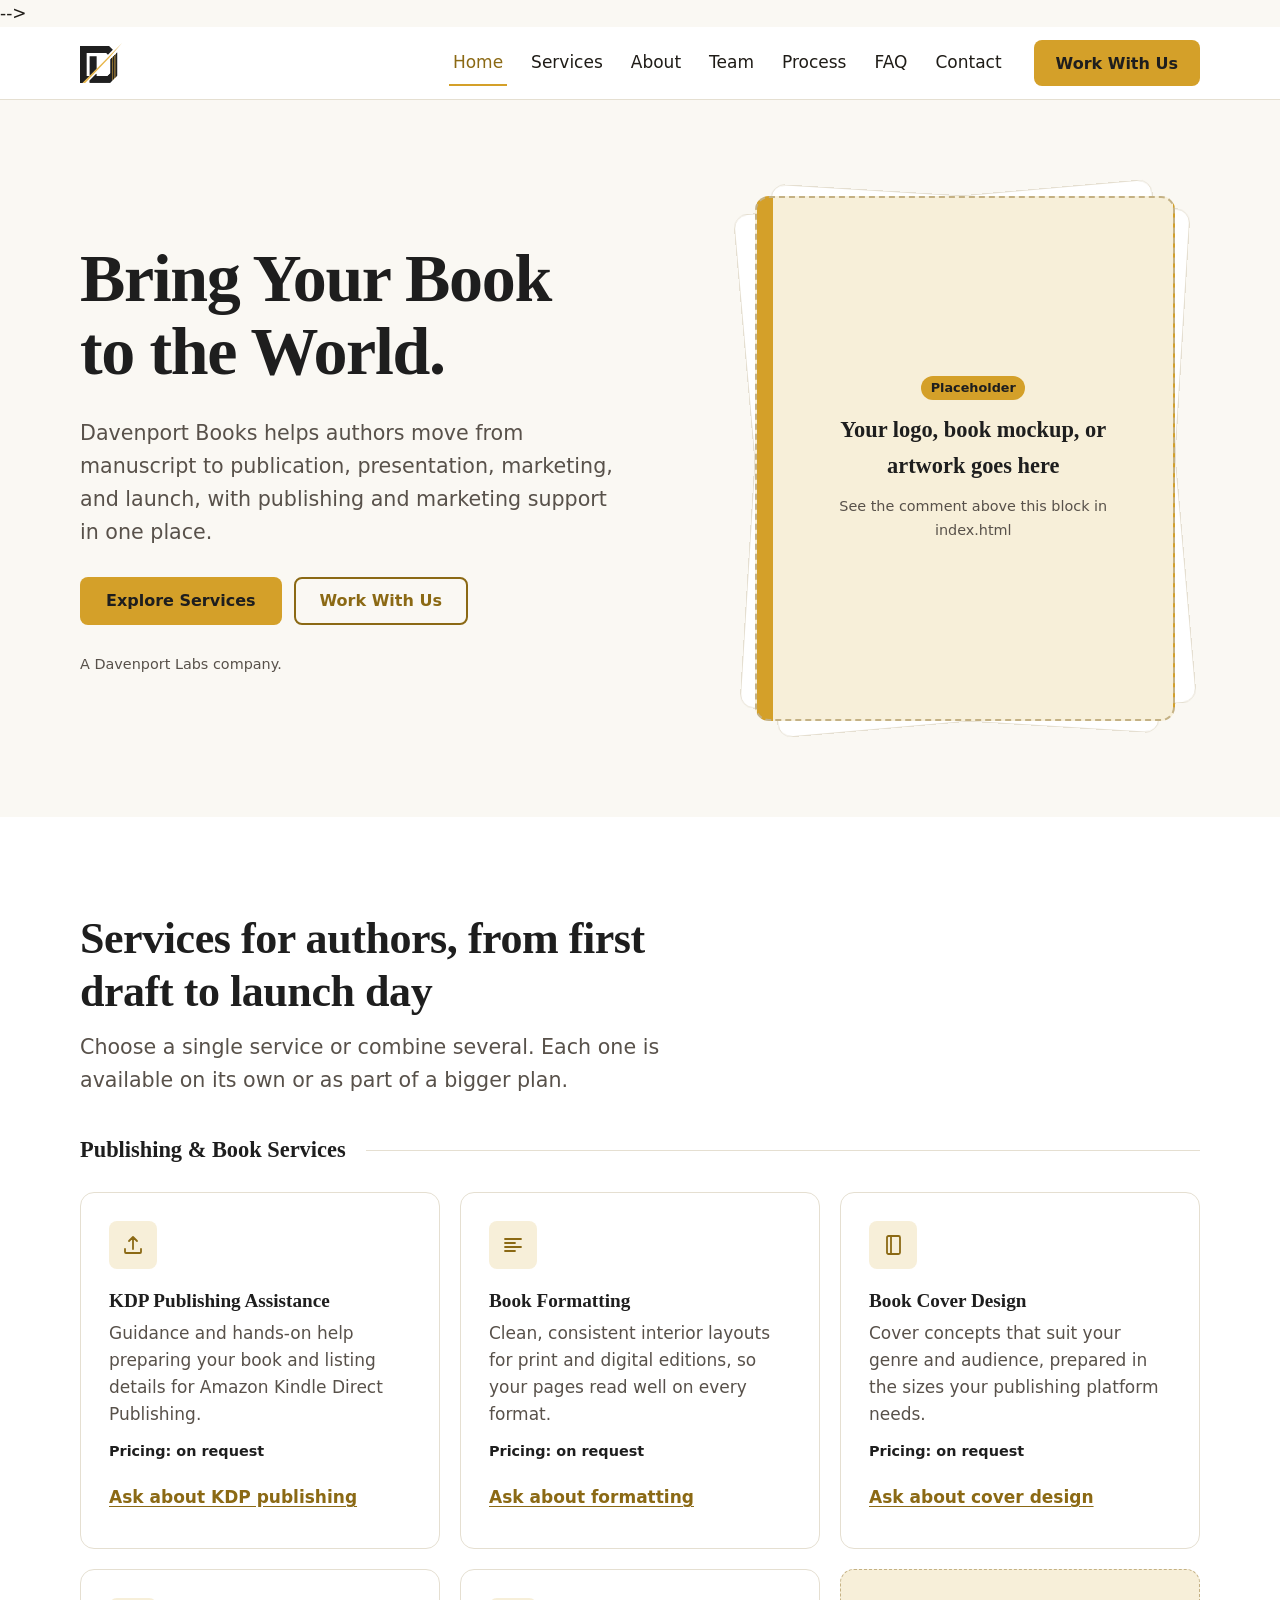
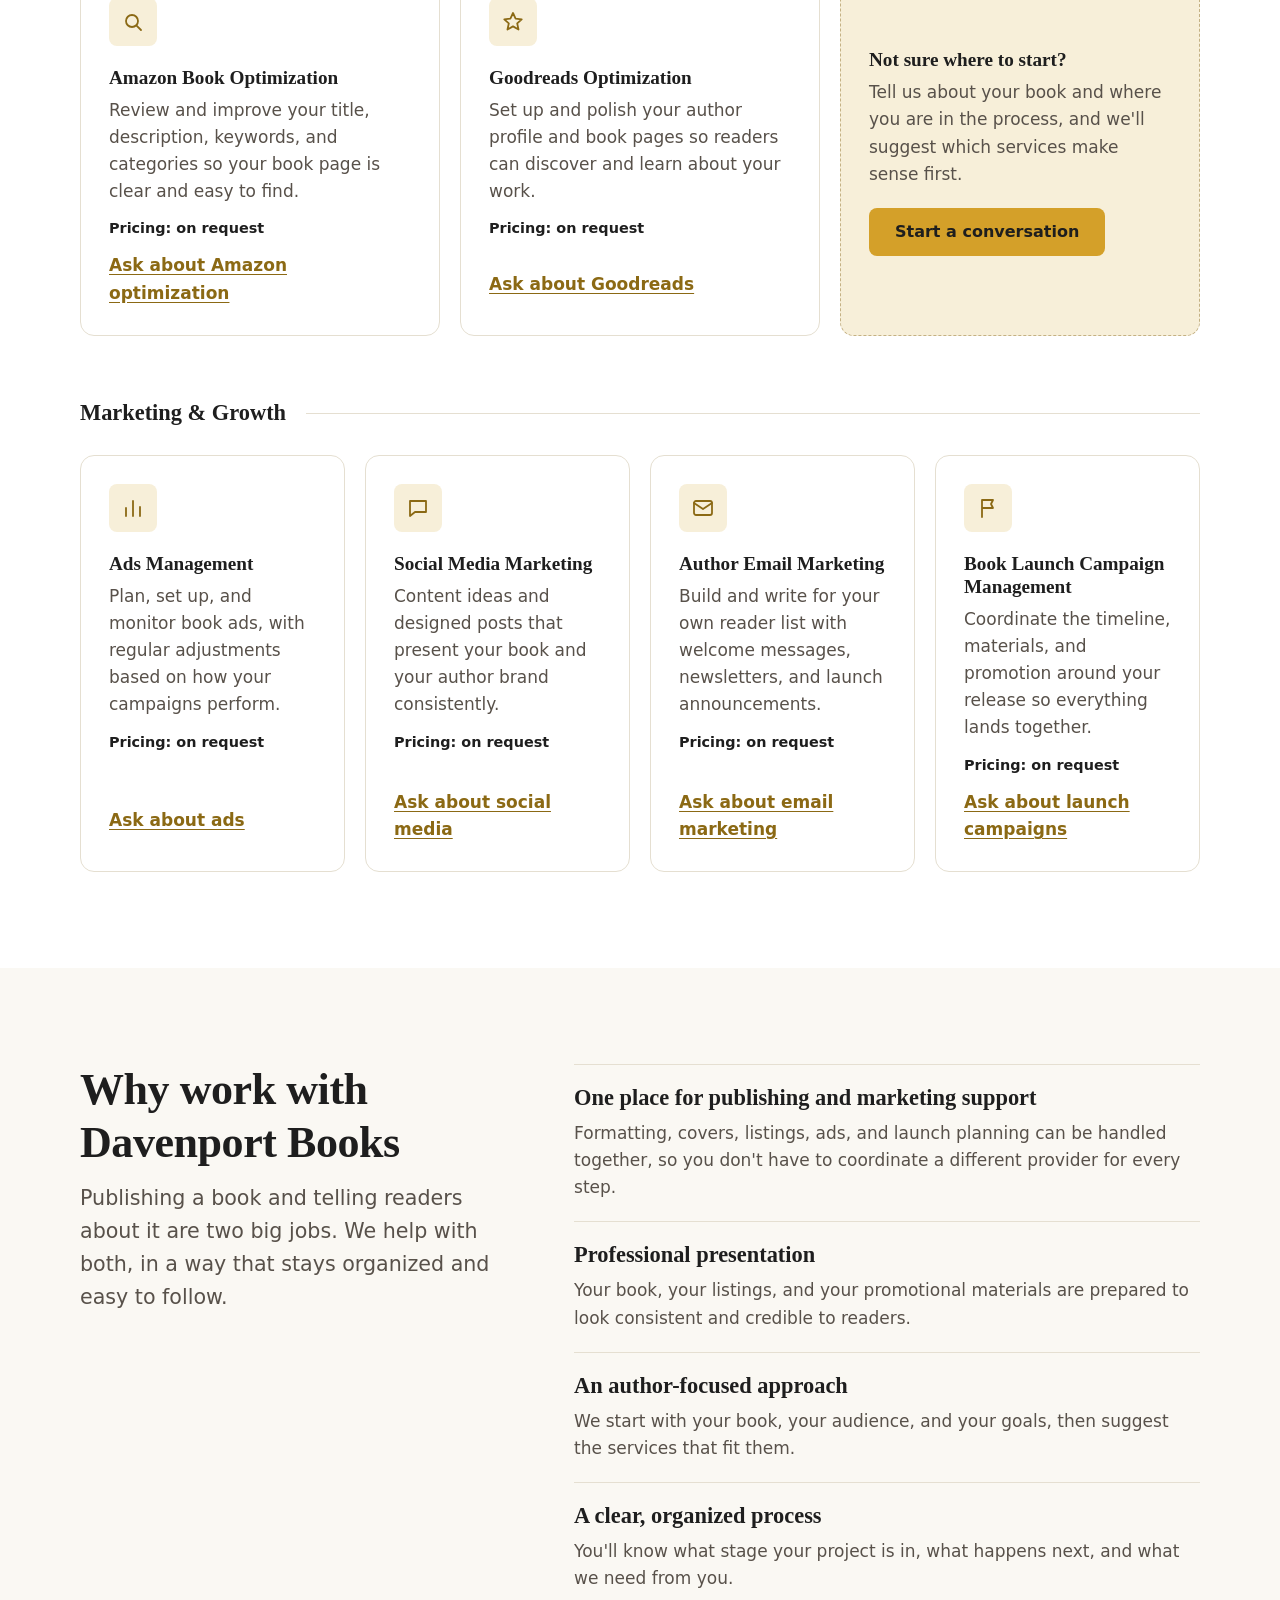
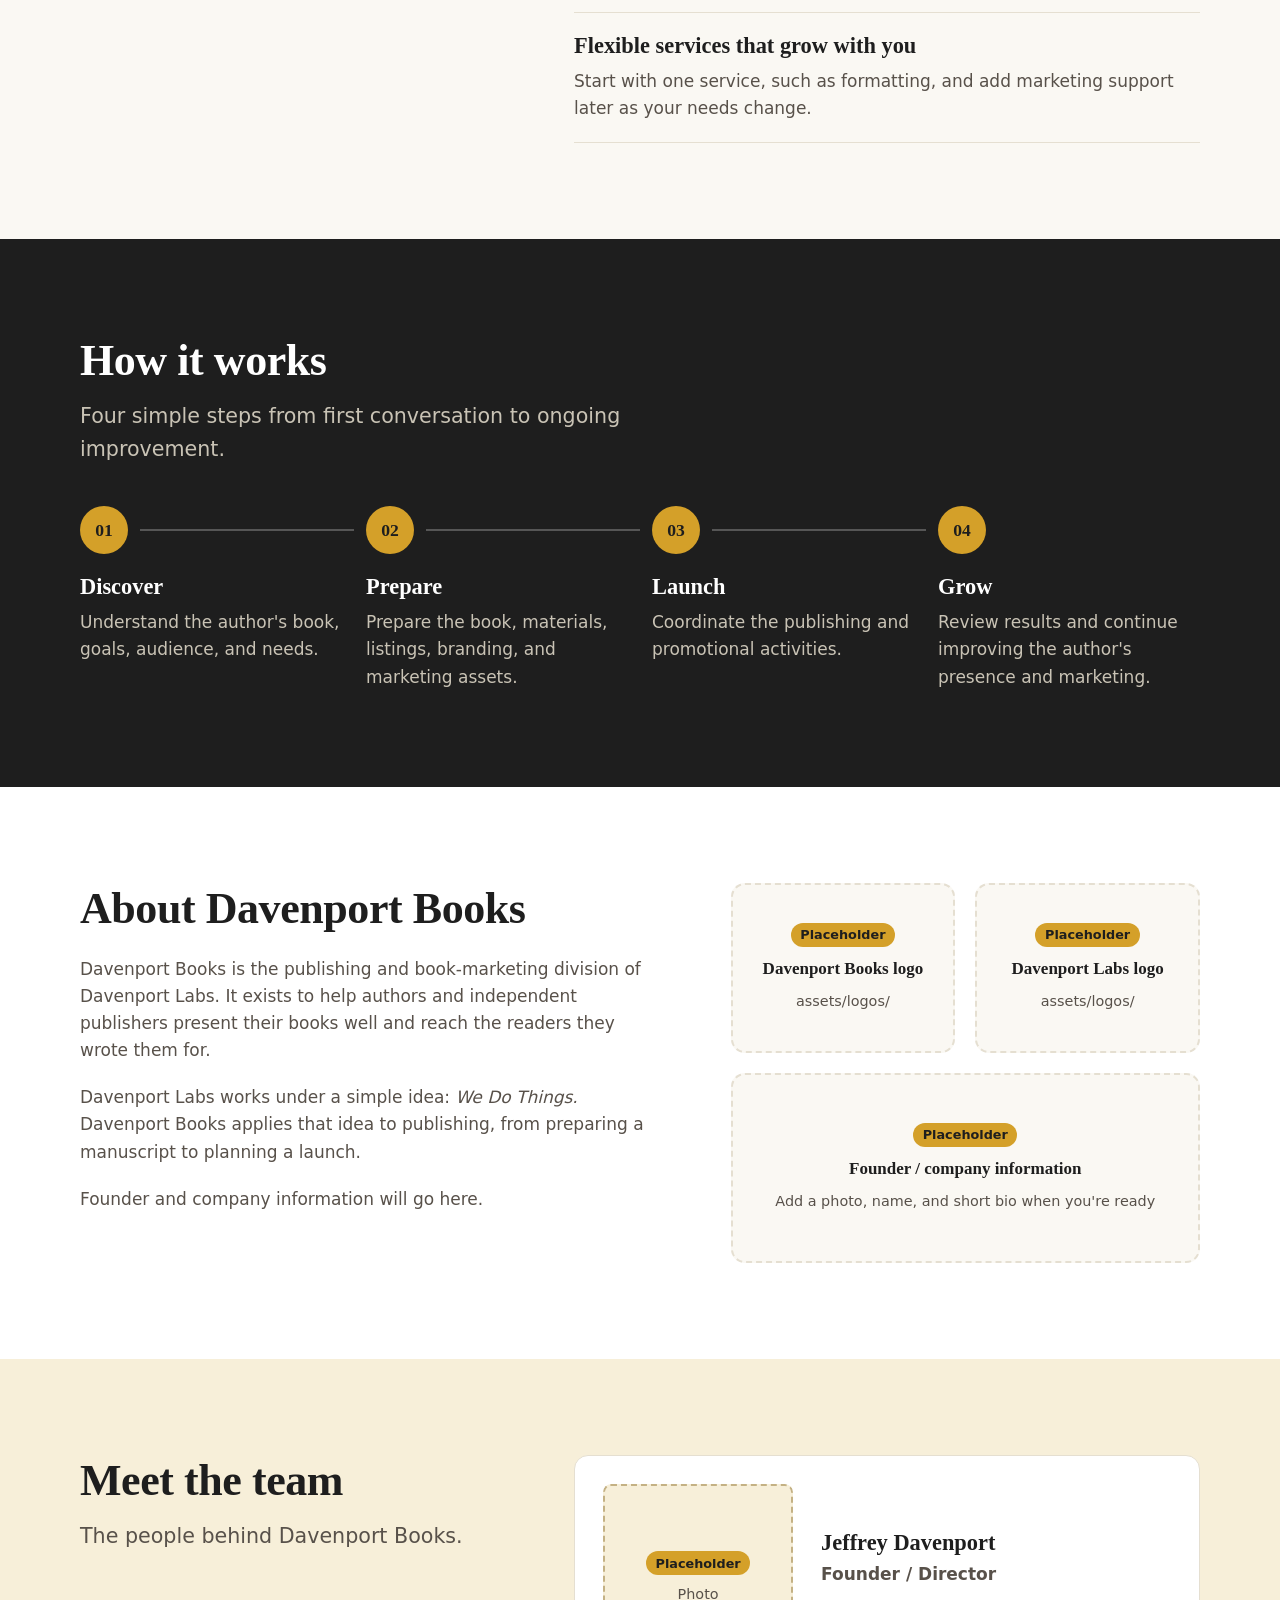
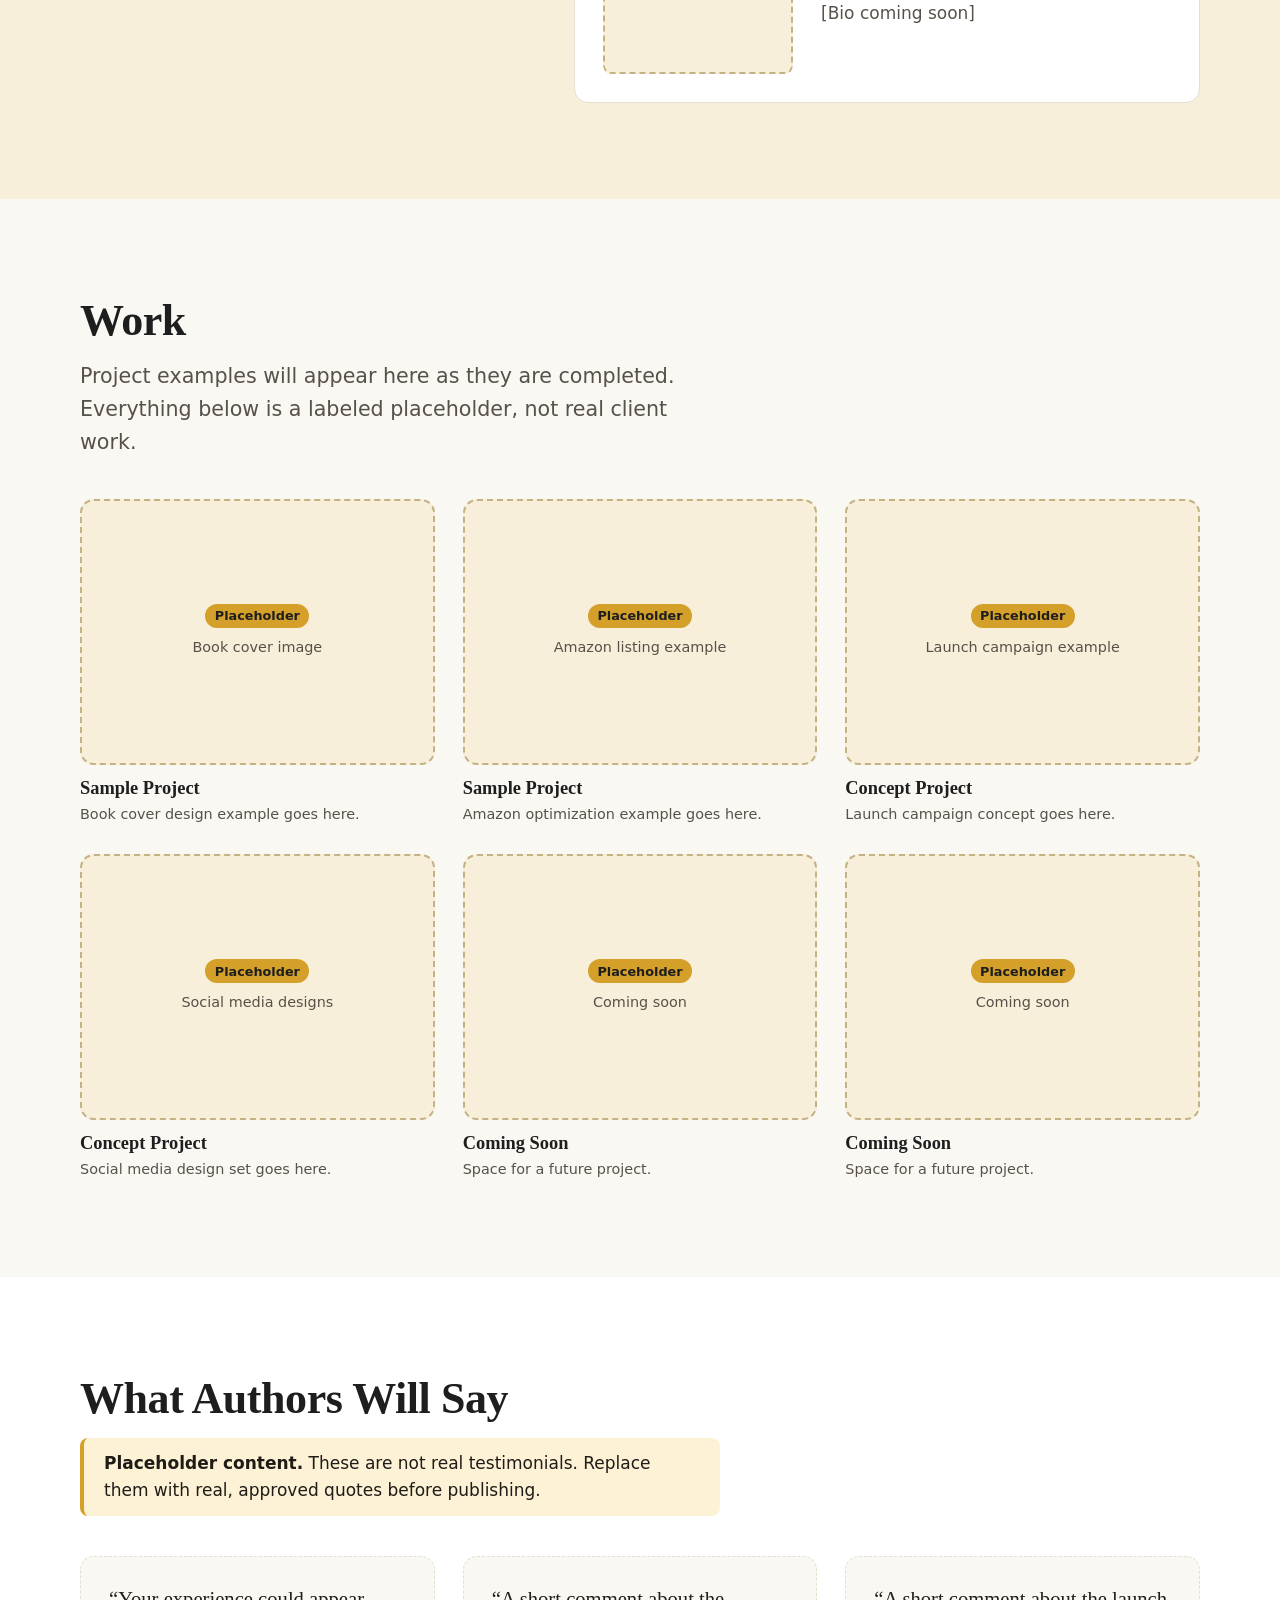
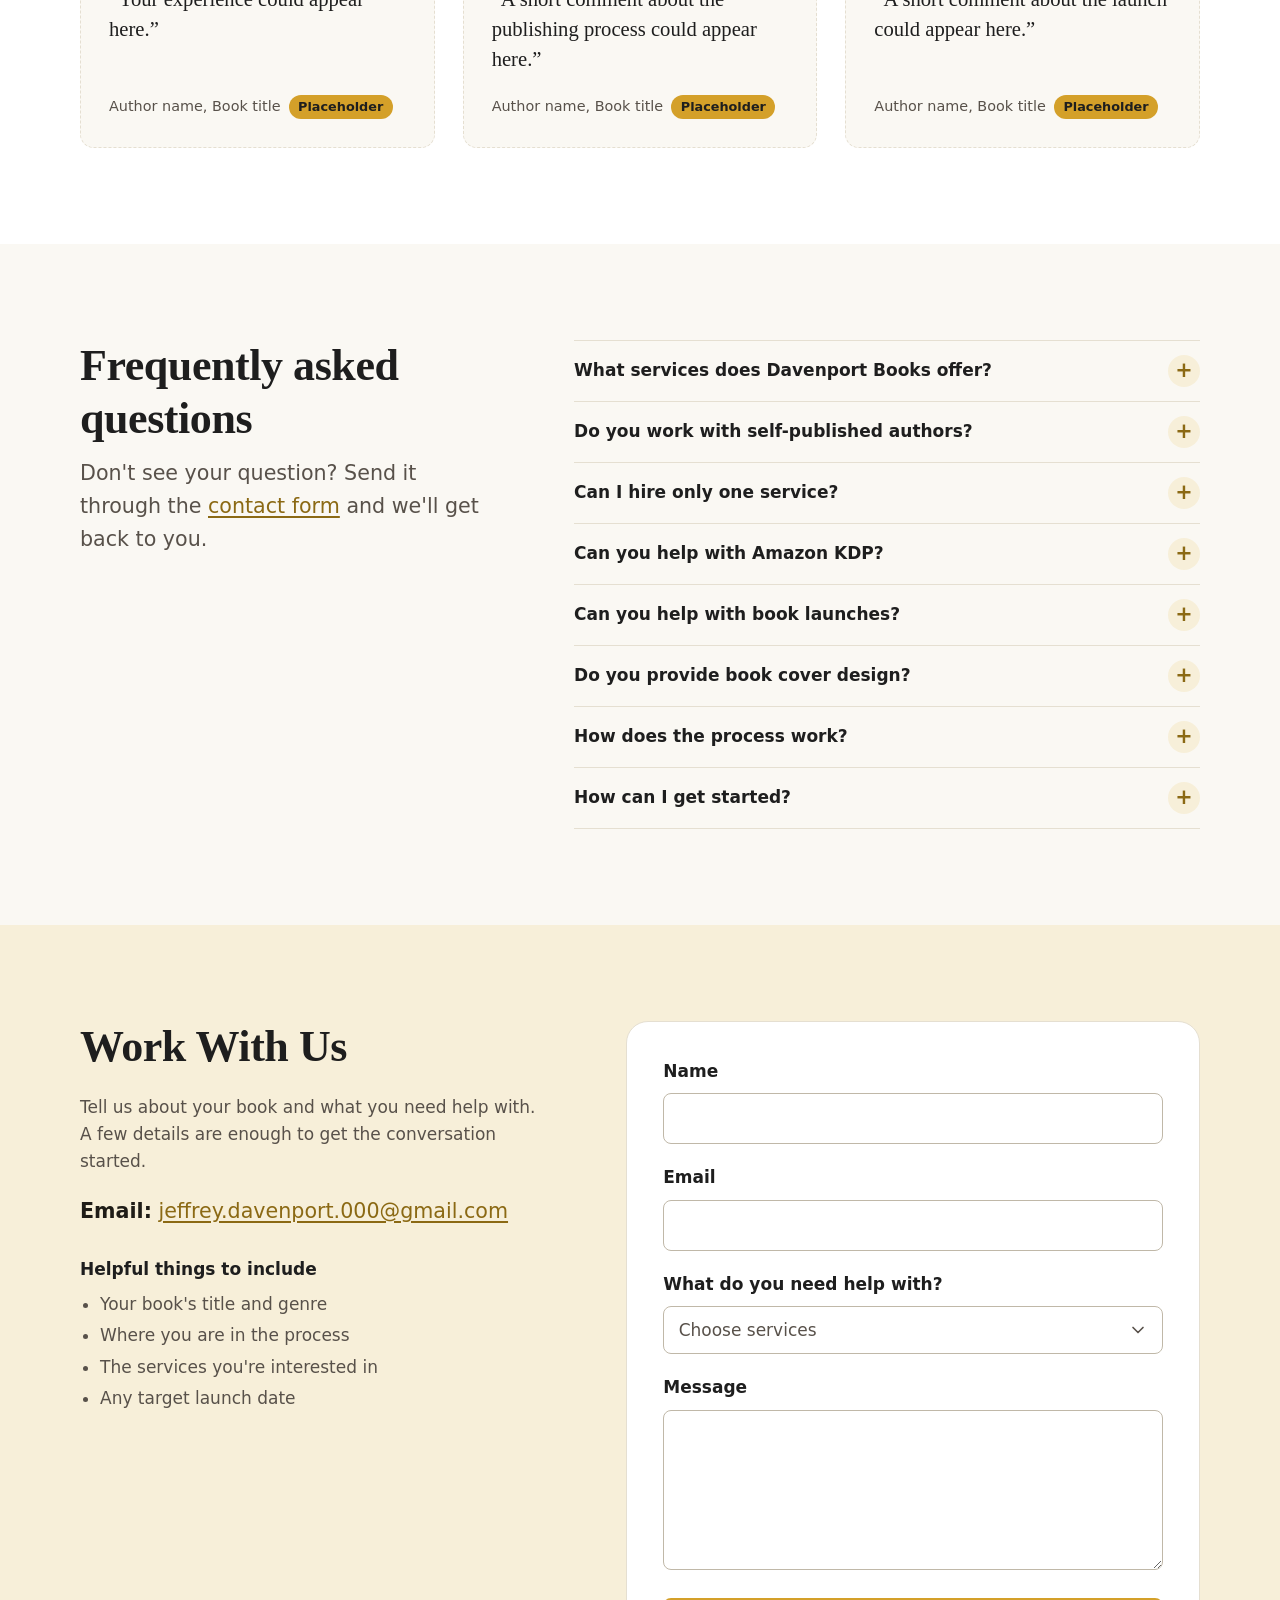
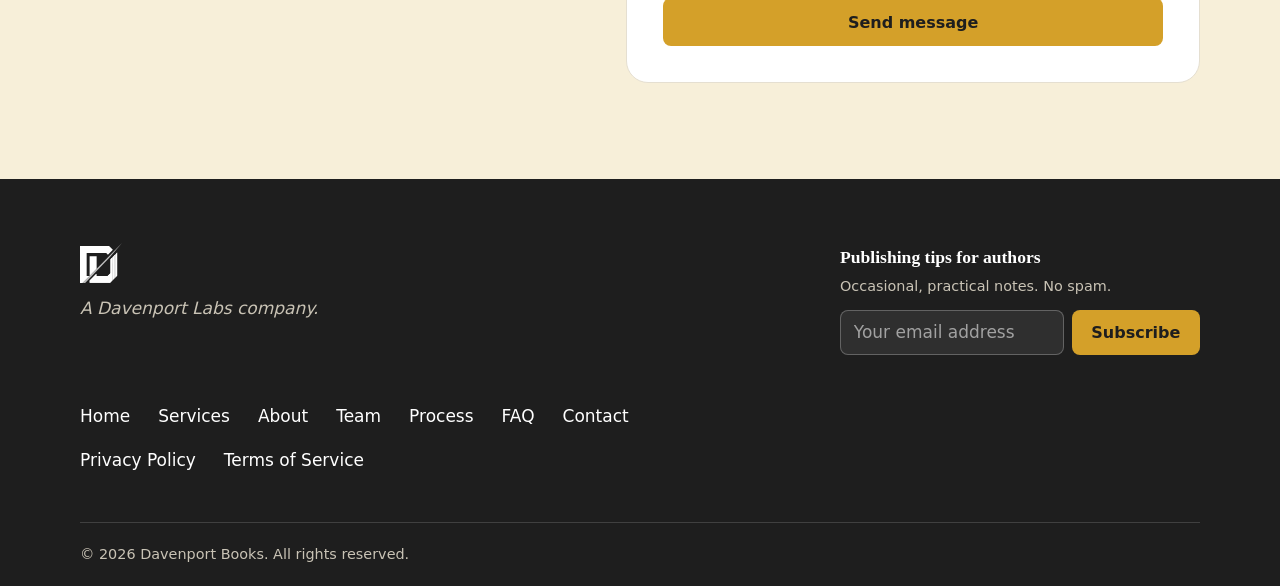
==== commit 5ccaf93c: "1st update" ====
--- a/index.html
+++ b/index.html
@@ -1,898 +1,1448 @@
-<!DOCTYPE html>
+<!doctype html>
 <html lang="en">
-<head>
-  <meta charset="UTF-8">
-  <meta name="viewport" content="width=device-width, initial-scale=1">
-
-  <!-- =====================================================================
+    <head>
+        <meta charset="UTF-8" />
+        <meta name="viewport" content="width=device-width, initial-scale=1" />
+
+        <!-- =====================================================================
        SEO + SHARING (EDIT ME)
        ===================================================================== -->
-  <title>Davenport Books | Publishing and Book Marketing Services for Authors</title>
-  <meta name="description" content="Davenport Books helps authors publish, present, market, and launch their books, from KDP publishing and formatting to cover design, ads, and launch campaigns.">
-  <meta name="theme-color" content="#1e1e1e">
-
-  <!-- Open Graph (placeholder values: update when the site has a real address) -->
-  <meta property="og:type" content="website">
-  <meta property="og:site_name" content="Davenport Books">
-  <meta property="og:title" content="Davenport Books | Publishing and Book Marketing Services for Authors">
-  <meta property="og:description" content="Publishing and marketing support for authors, from manuscript to launch.">
-  <!-- Add these two lines once you have a live web address and a share image (about 1200x630px):
-  <meta property="og:url" content="https://YOUR-DOMAIN-HERE/">
-  <meta property="og:image" content="https://YOUR-DOMAIN-HERE/assets/images/og-image.jpg">
-  -->
-
-  <!-- Favicon placeholder: replace assets/icons/favicon.svg with your own icon -->
-  <link rel="icon" href="assets/icons/favicon.svg" type="image/svg+xml">
-
-  <!-- Tiny script: tells the CSS that JavaScript is available. -->
-  <script>document.documentElement.classList.add("js");</script>
-
-  <link rel="stylesheet" href="css/style.css">
-</head>
-
-<body>
-  <!-- Accessibility: lets keyboard users jump straight past the menu -->
-  <a class="skip-link" href="#main">Skip to main content</a>
-
-  <!-- =====================================================================
+        <title>
+            Davenport Books | Publishing and Book Marketing Services for Authors
+        </title>
+        <meta
+            name="description"
+            content="Davenport Books helps authors publish, present, market, and launch their books, from KDP publishing and formatting to cover design, ads, and launch campaigns."
+        />
+        <meta name="theme-color" content="#1e1e1e" />
+
+        <!-- Open Graph (placeholder values: update when the site has a real address) -->
+        <meta property="og:type" content="website" />
+        <meta property="og:site_name" content="Davenport Books" />
+        <meta
+            property="og:title"
+            content="Davenport Books | Publishing and Book Marketing Services for Authors"
+        />
+        <meta
+            property="og:description"
+            content="Publishing and marketing support for authors, from manuscript to launch."
+        />
+        <!-- Add these two lines once you have a live web address and a share image (about 1200x630px):-->
+        <meta property="og:url" content="https://davenport-books.netlify.app" />
+        <meta
+            property="og:image"
+            content="https://davenport-books.netlify.app/assets/images/Davenport-Books-OG-Image.jpg"
+        />
+        -->
+
+        <!-- Favicon placeholder: replace assets/icons/favicon.svg with your own icon -->
+        <link rel="icon" href="assets/icons/favicon.svg" type="image/svg+xml" />
+
+        <!-- Tiny script: tells the CSS that JavaScript is available. -->
+        <script>
+            document.documentElement.classList.add("js");
+        </script>
+
+        <link rel="stylesheet" href="css/style.css" />
+    </head>
+
+    <body>
+        <!-- Accessibility: lets keyboard users jump straight past the menu -->
+        <a class="skip-link" href="#main">Skip to main content</a>
+
+        <!-- =====================================================================
        1. NAVIGATION
        ===================================================================== -->
-  <header class="site-header" id="top">
-    <div class="container header-inner">
-
-      <!-- OFFICIAL LOGO.
+        <header class="site-header" id="top">
+            <div class="container header-inner">
+                <!-- OFFICIAL LOGO.
            If your file is named differently (e.g. Davenport_Books_Logo.svg),
            change the src below and in the footer. -->
-      <a class="brand" href="#home" aria-label="Davenport Books, back to top">
-        <img src="assets/logos/davenport-books-logo.svg"
-             alt="Davenport Books"
-             class="brand-logo">
-      </a>
-
-      <!-- Mobile menu button (only visible on small screens; see js/script.js) -->
-      <button class="nav-toggle" type="button" aria-expanded="false" aria-controls="site-nav" aria-label="Open menu">
-        <span class="nav-toggle-bar"></span>
-        <span class="nav-toggle-bar"></span>
-        <span class="nav-toggle-bar"></span>
-      </button>
-
-      <nav class="site-nav" id="site-nav" aria-label="Main">
-        <ul class="nav-list">
-          <li><a href="#home">Home</a></li>
-          <li><a href="#services">Services</a></li>
-          <li><a href="#about">About</a></li>
-          <li><a href="#team">Team</a></li>
-          <li><a href="#process">Process</a></li>
-          <li><a href="#faq">FAQ</a></li>
-          <li><a href="#contact">Contact</a></li>
-        </ul>
-        <a class="btn btn-primary nav-cta" href="#contact">Work With Us</a>
-      </nav>
-    </div>
-  </header>
-
-  <main id="main">
-
-    <!-- =====================================================================
+                <a
+                    class="brand"
+                    href="#home"
+                    aria-label="Davenport Books, back to top"
+                >
+                    <img
+                        src="assets/logos/davenport-books-logo.svg"
+                        alt="Davenport Books"
+                        class="brand-logo"
+                    />
+                </a>
+
+                <!-- Mobile menu button (only visible on small screens; see js/script.js) -->
+                <button
+                    class="nav-toggle"
+                    type="button"
+                    aria-expanded="false"
+                    aria-controls="site-nav"
+                    aria-label="Open menu"
+                >
+                    <span class="nav-toggle-bar"></span>
+                    <span class="nav-toggle-bar"></span>
+                    <span class="nav-toggle-bar"></span>
+                </button>
+
+                <nav class="site-nav" id="site-nav" aria-label="Main">
+                    <ul class="nav-list">
+                        <li><a href="#home">Home</a></li>
+                        <li><a href="#services">Services</a></li>
+                        <li><a href="#about">About</a></li>
+                        <li><a href="#team">Team</a></li>
+                        <li><a href="#process">Process</a></li>
+                        <li><a href="#faq">FAQ</a></li>
+                        <li><a href="#contact">Contact</a></li>
+                    </ul>
+                    <a class="btn btn-primary nav-cta" href="#contact"
+                        >Work With Us</a
+                    >
+                </nav>
+            </div>
+        </header>
+
+        <main id="main">
+            <!-- =====================================================================
          2. HERO
          ===================================================================== -->
-    <section class="hero" id="home" aria-labelledby="hero-title">
-      <div class="container hero-grid">
-
-        <div class="hero-copy">
-          <h1 id="hero-title">Bring Your Book to the World.</h1>
-          <p class="hero-lead">
-            Davenport Books helps authors move from manuscript to publication,
-            presentation, marketing, and launch, with publishing and marketing
-            support in one place.
-          </p>
-          <div class="hero-actions">
-            <a class="btn btn-primary" href="#services">Explore Services</a>
-            <a class="btn btn-secondary" href="#contact">Work With Us</a>
-          </div>
-          <p class="hero-note">A Davenport Labs company.</p>
-        </div>
-
-        <!-- HERO ARTWORK PLACEHOLDER.
+            <section class="hero" id="home" aria-labelledby="hero-title">
+                <div class="container hero-grid">
+                    <div class="hero-copy">
+                        <h1 id="hero-title">Bring Your Book to the World.</h1>
+                        <p class="hero-lead">
+                            Davenport Books helps authors move from manuscript
+                            to publication, presentation, marketing, and launch,
+                            with publishing and marketing support in one place.
+                        </p>
+                        <div class="hero-actions">
+                            <a class="btn btn-primary" href="#services"
+                                >Explore Services</a
+                            >
+                            <a class="btn btn-secondary" href="#contact"
+                                >Work With Us</a
+                            >
+                        </div>
+                        <p class="hero-note">A Davenport Labs company.</p>
+                    </div>
+
+                    <!-- HERO ARTWORK PLACEHOLDER.
              To use your own artwork (logo, book mockup, cover, illustration):
              1. Save the image in assets/images/ (for example hero-book.png).
              2. Delete the <div class="hero-visual-frame"> block below.
              3. In its place, paste:
                 <img class="hero-visual-img" src="assets/images/hero-book.png" alt="Describe the image here"> -->
-        <div class="hero-visual">
-          <div class="hero-visual-frame">
-            <span class="badge">Placeholder</span>
-            <p class="hero-visual-title">Your logo, book mockup, or artwork goes here</p>
-            <p class="hero-visual-hint">See the comment above this block in index.html</p>
-          </div>
-        </div>
-
-      </div>
-    </section>
-
-
-    <!-- =====================================================================
+                    <div class="hero-visual">
+                        <div class="hero-visual-frame">
+                            <span class="badge">Placeholder</span>
+                            <p class="hero-visual-title">
+                                Your logo, book mockup, or artwork goes here
+                            </p>
+                            <p class="hero-visual-hint">
+                                See the comment above this block in index.html
+                            </p>
+                        </div>
+                    </div>
+                </div>
+            </section>
+
+            <!-- =====================================================================
          3. SERVICES
          ===================================================================== -->
-    <section class="section section--white" id="services" aria-labelledby="services-title">
-      <div class="container">
-
-        <div class="section-head reveal">
-          <h2 id="services-title">Services for authors, from first draft to launch day</h2>
-          <p>
-            Choose a single service or combine several. Each one is available
-            on its own or as part of a bigger plan.
-          </p>
-        </div>
-
-        <!-- ---------- Group A: Publishing & Book Services ---------- -->
-        <div class="service-group reveal" id="publishing-services">
-          <h3 class="group-title">Publishing &amp; Book Services</h3>
-
-          <div class="service-grid service-grid--3">
-
-            <!-- SERVICE: KDP Publishing Assistance -->
-            <article class="service-card">
-              <div class="service-icon" aria-hidden="true">
-                <svg viewBox="0 0 24 24" width="24" height="24" fill="none" stroke="currentColor" stroke-width="1.8" stroke-linecap="round" stroke-linejoin="round" focusable="false"><path d="M12 16V4m0 0L8 8m4-4 4 4M4 16v3a1 1 0 0 0 1 1h14a1 1 0 0 0 1-1v-3"/></svg>
-              </div>
-              <h4 class="service-title">KDP Publishing Assistance</h4>
-              <p class="service-text">Guidance and hands-on help preparing your book and listing details for Amazon Kindle Direct Publishing.</p>
-              <p class="service-price">Pricing: on request</p>
-              <a class="service-link" href="#contact" data-service="KDP Publishing Assistance">Ask about KDP publishing</a>
-            </article>
-
-            <!-- SERVICE: Book Formatting -->
-            <article class="service-card">
-              <div class="service-icon" aria-hidden="true">
-                <svg viewBox="0 0 24 24" width="24" height="24" fill="none" stroke="currentColor" stroke-width="1.8" stroke-linecap="round" stroke-linejoin="round" focusable="false"><path d="M4 6h16M4 10h10M4 14h16M4 18h10"/></svg>
-              </div>
-              <h4 class="service-title">Book Formatting</h4>
-              <p class="service-text">Clean, consistent interior layouts for print and digital editions, so your pages read well on every format.</p>
-              <p class="service-price">Pricing: on request</p>
-              <a class="service-link" href="#contact" data-service="Book Formatting">Ask about formatting</a>
-            </article>
-
-            <!-- SERVICE: Book Cover Design -->
-            <article class="service-card">
-              <div class="service-icon" aria-hidden="true">
-                <svg viewBox="0 0 24 24" width="24" height="24" fill="none" stroke="currentColor" stroke-width="1.8" stroke-linecap="round" stroke-linejoin="round" focusable="false"><rect x="6" y="3" width="13" height="18" rx="1.5"/><path d="M10 3v18"/></svg>
-              </div>
-              <h4 class="service-title">Book Cover Design</h4>
-              <p class="service-text">Cover concepts that suit your genre and audience, prepared in the sizes your publishing platform needs.</p>
-              <p class="service-price">Pricing: on request</p>
-              <a class="service-link" href="#contact" data-service="Book Cover Design">Ask about cover design</a>
-            </article>
-
-            <!-- SERVICE: Amazon Book Optimization -->
-            <article class="service-card">
-              <div class="service-icon" aria-hidden="true">
-                <svg viewBox="0 0 24 24" width="24" height="24" fill="none" stroke="currentColor" stroke-width="1.8" stroke-linecap="round" stroke-linejoin="round" focusable="false"><circle cx="11" cy="11" r="6"/><path d="m20 20-4.2-4.2"/></svg>
-              </div>
-              <h4 class="service-title">Amazon Book Optimization</h4>
-              <p class="service-text">Review and improve your title, description, keywords, and categories so your book page is clear and easy to find.</p>
-              <p class="service-price">Pricing: on request</p>
-              <a class="service-link" href="#contact" data-service="Amazon Book Optimization">Ask about Amazon optimization</a>
-            </article>
-
-            <!-- SERVICE: Goodreads Optimization -->
-            <article class="service-card">
-              <div class="service-icon" aria-hidden="true">
-                <svg viewBox="0 0 24 24" width="24" height="24" fill="none" stroke="currentColor" stroke-width="1.8" stroke-linecap="round" stroke-linejoin="round" focusable="false"><path d="m12 3 2.6 5.6 6.1.7-4.5 4.1 1.3 6.1-5.5-3.1-5.5 3.1 1.3-6.1-4.5-4.1 6.1-.7z"/></svg>
-              </div>
-              <h4 class="service-title">Goodreads Optimization</h4>
-              <p class="service-text">Set up and polish your author profile and book pages so readers can discover and learn about your work.</p>
-              <p class="service-price">Pricing: on request</p>
-              <a class="service-link" href="#contact" data-service="Goodreads Optimization">Ask about Goodreads</a>
-            </article>
-
-            <!-- "Not sure?" tile -->
-            <article class="service-card service-card--cta">
-              <h4 class="service-title">Not sure where to start?</h4>
-              <p class="service-text">Tell us about your book and where you are in the process, and we'll suggest which services make sense first.</p>
-              <a class="btn btn-primary" href="#contact" data-service="Not sure yet">Start a conversation</a>
-            </article>
-
-          </div>
-        </div>
-
-        <!-- ---------- Group B: Marketing & Growth ---------- -->
-        <div class="service-group reveal" id="marketing-services">
-          <h3 class="group-title">Marketing &amp; Growth</h3>
-
-          <div class="service-grid service-grid--4">
-
-            <!-- SERVICE: Ads Management -->
-            <article class="service-card">
-              <div class="service-icon" aria-hidden="true">
-                <svg viewBox="0 0 24 24" width="24" height="24" fill="none" stroke="currentColor" stroke-width="1.8" stroke-linecap="round" stroke-linejoin="round" focusable="false"><path d="M5 20v-8m7 8V5m7 15v-9"/></svg>
-              </div>
-              <h4 class="service-title">Ads Management</h4>
-              <p class="service-text">Plan, set up, and monitor book ads, with regular adjustments based on how your campaigns perform.</p>
-              <p class="service-price">Pricing: on request</p>
-              <a class="service-link" href="#contact" data-service="Ads Management">Ask about ads</a>
-            </article>
-
-            <!-- SERVICE: Social Media Marketing -->
-            <article class="service-card">
-              <div class="service-icon" aria-hidden="true">
-                <svg viewBox="0 0 24 24" width="24" height="24" fill="none" stroke="currentColor" stroke-width="1.8" stroke-linecap="round" stroke-linejoin="round" focusable="false"><path d="M4 5h16v11H9l-5 4z"/></svg>
-              </div>
-              <h4 class="service-title">Social Media Marketing</h4>
-              <p class="service-text">Content ideas and designed posts that present your book and your author brand consistently.</p>
-              <p class="service-price">Pricing: on request</p>
-              <a class="service-link" href="#contact" data-service="Social Media Marketing">Ask about social media</a>
-            </article>
-
-            <!-- SERVICE: Author Email Marketing -->
-            <article class="service-card">
-              <div class="service-icon" aria-hidden="true">
-                <svg viewBox="0 0 24 24" width="24" height="24" fill="none" stroke="currentColor" stroke-width="1.8" stroke-linecap="round" stroke-linejoin="round" focusable="false"><rect x="3" y="5" width="18" height="14" rx="2"/><path d="m3 7 9 6 9-6"/></svg>
-              </div>
-              <h4 class="service-title">Author Email Marketing</h4>
-              <p class="service-text">Build and write for your own reader list with welcome messages, newsletters, and launch announcements.</p>
-              <p class="service-price">Pricing: on request</p>
-              <a class="service-link" href="#contact" data-service="Author Email Marketing">Ask about email marketing</a>
-            </article>
-
-            <!-- SERVICE: Book Launch Campaign Management -->
-            <article class="service-card">
-              <div class="service-icon" aria-hidden="true">
-                <svg viewBox="0 0 24 24" width="24" height="24" fill="none" stroke="currentColor" stroke-width="1.8" stroke-linecap="round" stroke-linejoin="round" focusable="false"><path d="M6 21V4m0 0h11l-2 4 2 4H6"/></svg>
-              </div>
-              <h4 class="service-title">Book Launch Campaign Management</h4>
-              <p class="service-text">Coordinate the timeline, materials, and promotion around your release so everything lands together.</p>
-              <p class="service-price">Pricing: on request</p>
-              <a class="service-link" href="#contact" data-service="Book Launch Campaign Management">Ask about launch campaigns</a>
-            </article>
-
-          </div>
-        </div>
-
-      </div>
-    </section>
-
-
-    <!-- =====================================================================
+            <section
+                class="section section--white"
+                id="services"
+                aria-labelledby="services-title"
+            >
+                <div class="container">
+                    <div class="section-head reveal">
+                        <h2 id="services-title">
+                            Services for authors, from first draft to launch day
+                        </h2>
+                        <p>
+                            Choose a single service or combine several. Each one
+                            is available on its own or as part of a bigger plan.
+                        </p>
+                    </div>
+
+                    <!-- ---------- Group A: Publishing & Book Services ---------- -->
+                    <div class="service-group reveal" id="publishing-services">
+                        <h3 class="group-title">
+                            Publishing &amp; Book Services
+                        </h3>
+
+                        <div class="service-grid service-grid--3">
+                            <!-- SERVICE: KDP Publishing Assistance -->
+                            <article class="service-card">
+                                <div class="service-icon" aria-hidden="true">
+                                    <svg
+                                        viewBox="0 0 24 24"
+                                        width="24"
+                                        height="24"
+                                        fill="none"
+                                        stroke="currentColor"
+                                        stroke-width="1.8"
+                                        stroke-linecap="round"
+                                        stroke-linejoin="round"
+                                        focusable="false"
+                                    >
+                                        <path
+                                            d="M12 16V4m0 0L8 8m4-4 4 4M4 16v3a1 1 0 0 0 1 1h14a1 1 0 0 0 1-1v-3"
+                                        />
+                                    </svg>
+                                </div>
+                                <h4 class="service-title">
+                                    KDP Publishing Assistance
+                                </h4>
+                                <p class="service-text">
+                                    Guidance and hands-on help preparing your
+                                    book and listing details for Amazon Kindle
+                                    Direct Publishing.
+                                </p>
+                                <p class="service-price">Pricing: on request</p>
+                                <a
+                                    class="service-link"
+                                    href="#contact"
+                                    data-service="KDP Publishing Assistance"
+                                    >Ask about KDP publishing</a
+                                >
+                            </article>
+
+                            <!-- SERVICE: Book Formatting -->
+                            <article class="service-card">
+                                <div class="service-icon" aria-hidden="true">
+                                    <svg
+                                        viewBox="0 0 24 24"
+                                        width="24"
+                                        height="24"
+                                        fill="none"
+                                        stroke="currentColor"
+                                        stroke-width="1.8"
+                                        stroke-linecap="round"
+                                        stroke-linejoin="round"
+                                        focusable="false"
+                                    >
+                                        <path
+                                            d="M4 6h16M4 10h10M4 14h16M4 18h10"
+                                        />
+                                    </svg>
+                                </div>
+                                <h4 class="service-title">Book Formatting</h4>
+                                <p class="service-text">
+                                    Clean, consistent interior layouts for print
+                                    and digital editions, so your pages read
+                                    well on every format.
+                                </p>
+                                <p class="service-price">Pricing: on request</p>
+                                <a
+                                    class="service-link"
+                                    href="#contact"
+                                    data-service="Book Formatting"
+                                    >Ask about formatting</a
+                                >
+                            </article>
+
+                            <!-- SERVICE: Book Cover Design -->
+                            <article class="service-card">
+                                <div class="service-icon" aria-hidden="true">
+                                    <svg
+                                        viewBox="0 0 24 24"
+                                        width="24"
+                                        height="24"
+                                        fill="none"
+                                        stroke="currentColor"
+                                        stroke-width="1.8"
+                                        stroke-linecap="round"
+                                        stroke-linejoin="round"
+                                        focusable="false"
+                                    >
+                                        <rect
+                                            x="6"
+                                            y="3"
+                                            width="13"
+                                            height="18"
+                                            rx="1.5"
+                                        />
+                                        <path d="M10 3v18" />
+                                    </svg>
+                                </div>
+                                <h4 class="service-title">Book Cover Design</h4>
+                                <p class="service-text">
+                                    Cover concepts that suit your genre and
+                                    audience, prepared in the sizes your
+                                    publishing platform needs.
+                                </p>
+                                <p class="service-price">Pricing: on request</p>
+                                <a
+                                    class="service-link"
+                                    href="#contact"
+                                    data-service="Book Cover Design"
+                                    >Ask about cover design</a
+                                >
+                            </article>
+
+                            <!-- SERVICE: Amazon Book Optimization -->
+                            <article class="service-card">
+                                <div class="service-icon" aria-hidden="true">
+                                    <svg
+                                        viewBox="0 0 24 24"
+                                        width="24"
+                                        height="24"
+                                        fill="none"
+                                        stroke="currentColor"
+                                        stroke-width="1.8"
+                                        stroke-linecap="round"
+                                        stroke-linejoin="round"
+                                        focusable="false"
+                                    >
+                                        <circle cx="11" cy="11" r="6" />
+                                        <path d="m20 20-4.2-4.2" />
+                                    </svg>
+                                </div>
+                                <h4 class="service-title">
+                                    Amazon Book Optimization
+                                </h4>
+                                <p class="service-text">
+                                    Review and improve your title, description,
+                                    keywords, and categories so your book page
+                                    is clear and easy to find.
+                                </p>
+                                <p class="service-price">Pricing: on request</p>
+                                <a
+                                    class="service-link"
+                                    href="#contact"
+                                    data-service="Amazon Book Optimization"
+                                    >Ask about Amazon optimization</a
+                                >
+                            </article>
+
+                            <!-- SERVICE: Goodreads Optimization -->
+                            <article class="service-card">
+                                <div class="service-icon" aria-hidden="true">
+                                    <svg
+                                        viewBox="0 0 24 24"
+                                        width="24"
+                                        height="24"
+                                        fill="none"
+                                        stroke="currentColor"
+                                        stroke-width="1.8"
+                                        stroke-linecap="round"
+                                        stroke-linejoin="round"
+                                        focusable="false"
+                                    >
+                                        <path
+                                            d="m12 3 2.6 5.6 6.1.7-4.5 4.1 1.3 6.1-5.5-3.1-5.5 3.1 1.3-6.1-4.5-4.1 6.1-.7z"
+                                        />
+                                    </svg>
+                                </div>
+                                <h4 class="service-title">
+                                    Goodreads Optimization
+                                </h4>
+                                <p class="service-text">
+                                    Set up and polish your author profile and
+                                    book pages so readers can discover and learn
+                                    about your work.
+                                </p>
+                                <p class="service-price">Pricing: on request</p>
+                                <a
+                                    class="service-link"
+                                    href="#contact"
+                                    data-service="Goodreads Optimization"
+                                    >Ask about Goodreads</a
+                                >
+                            </article>
+
+                            <!-- "Not sure?" tile -->
+                            <article class="service-card service-card--cta">
+                                <h4 class="service-title">
+                                    Not sure where to start?
+                                </h4>
+                                <p class="service-text">
+                                    Tell us about your book and where you are in
+                                    the process, and we'll suggest which
+                                    services make sense first.
+                                </p>
+                                <a
+                                    class="btn btn-primary"
+                                    href="#contact"
+                                    data-service="Not sure yet"
+                                    >Start a conversation</a
+                                >
+                            </article>
+                        </div>
+                    </div>
+
+                    <!-- ---------- Group B: Marketing & Growth ---------- -->
+                    <div class="service-group reveal" id="marketing-services">
+                        <h3 class="group-title">Marketing &amp; Growth</h3>
+
+                        <div class="service-grid service-grid--4">
+                            <!-- SERVICE: Ads Management -->
+                            <article class="service-card">
+                                <div class="service-icon" aria-hidden="true">
+                                    <svg
+                                        viewBox="0 0 24 24"
+                                        width="24"
+                                        height="24"
+                                        fill="none"
+                                        stroke="currentColor"
+                                        stroke-width="1.8"
+                                        stroke-linecap="round"
+                                        stroke-linejoin="round"
+                                        focusable="false"
+                                    >
+                                        <path d="M5 20v-8m7 8V5m7 15v-9" />
+                                    </svg>
+                                </div>
+                                <h4 class="service-title">Ads Management</h4>
+                                <p class="service-text">
+                                    Plan, set up, and monitor book ads, with
+                                    regular adjustments based on how your
+                                    campaigns perform.
+                                </p>
+                                <p class="service-price">Pricing: on request</p>
+                                <a
+                                    class="service-link"
+                                    href="#contact"
+                                    data-service="Ads Management"
+                                    >Ask about ads</a
+                                >
+                            </article>
+
+                            <!-- SERVICE: Social Media Marketing -->
+                            <article class="service-card">
+                                <div class="service-icon" aria-hidden="true">
+                                    <svg
+                                        viewBox="0 0 24 24"
+                                        width="24"
+                                        height="24"
+                                        fill="none"
+                                        stroke="currentColor"
+                                        stroke-width="1.8"
+                                        stroke-linecap="round"
+                                        stroke-linejoin="round"
+                                        focusable="false"
+                                    >
+                                        <path d="M4 5h16v11H9l-5 4z" />
+                                    </svg>
+                                </div>
+                                <h4 class="service-title">
+                                    Social Media Marketing
+                                </h4>
+                                <p class="service-text">
+                                    Content ideas and designed posts that
+                                    present your book and your author brand
+                                    consistently.
+                                </p>
+                                <p class="service-price">Pricing: on request</p>
+                                <a
+                                    class="service-link"
+                                    href="#contact"
+                                    data-service="Social Media Marketing"
+                                    >Ask about social media</a
+                                >
+                            </article>
+
+                            <!-- SERVICE: Author Email Marketing -->
+                            <article class="service-card">
+                                <div class="service-icon" aria-hidden="true">
+                                    <svg
+                                        viewBox="0 0 24 24"
+                                        width="24"
+                                        height="24"
+                                        fill="none"
+                                        stroke="currentColor"
+                                        stroke-width="1.8"
+                                        stroke-linecap="round"
+                                        stroke-linejoin="round"
+                                        focusable="false"
+                                    >
+                                        <rect
+                                            x="3"
+                                            y="5"
+                                            width="18"
+                                            height="14"
+                                            rx="2"
+                                        />
+                                        <path d="m3 7 9 6 9-6" />
+                                    </svg>
+                                </div>
+                                <h4 class="service-title">
+                                    Author Email Marketing
+                                </h4>
+                                <p class="service-text">
+                                    Build and write for your own reader list
+                                    with welcome messages, newsletters, and
+                                    launch announcements.
+                                </p>
+                                <p class="service-price">Pricing: on request</p>
+                                <a
+                                    class="service-link"
+                                    href="#contact"
+                                    data-service="Author Email Marketing"
+                                    >Ask about email marketing</a
+                                >
+                            </article>
+
+                            <!-- SERVICE: Book Launch Campaign Management -->
+                            <article class="service-card">
+                                <div class="service-icon" aria-hidden="true">
+                                    <svg
+                                        viewBox="0 0 24 24"
+                                        width="24"
+                                        height="24"
+                                        fill="none"
+                                        stroke="currentColor"
+                                        stroke-width="1.8"
+                                        stroke-linecap="round"
+                                        stroke-linejoin="round"
+                                        focusable="false"
+                                    >
+                                        <path d="M6 21V4m0 0h11l-2 4 2 4H6" />
+                                    </svg>
+                                </div>
+                                <h4 class="service-title">
+                                    Book Launch Campaign Management
+                                </h4>
+                                <p class="service-text">
+                                    Coordinate the timeline, materials, and
+                                    promotion around your release so everything
+                                    lands together.
+                                </p>
+                                <p class="service-price">Pricing: on request</p>
+                                <a
+                                    class="service-link"
+                                    href="#contact"
+                                    data-service="Book Launch Campaign Management"
+                                    >Ask about launch campaigns</a
+                                >
+                            </article>
+                        </div>
+                    </div>
+                </div>
+            </section>
+
+            <!-- =====================================================================
          4. WHY DAVENPORT BOOKS
          ===================================================================== -->
-    <section class="section" id="why" aria-labelledby="why-title">
-      <div class="container why-grid">
-
-        <div class="section-head reveal">
-          <h2 id="why-title">Why work with Davenport Books</h2>
-          <p>
-            Publishing a book and telling readers about it are two big jobs.
-            We help with both, in a way that stays organized and easy to follow.
-          </p>
-        </div>
-
-        <ul class="why-list reveal">
-          <li class="why-item">
-            <h3>One place for publishing and marketing support</h3>
-            <p>Formatting, covers, listings, ads, and launch planning can be handled together, so you don't have to coordinate a different provider for every step.</p>
-          </li>
-          <li class="why-item">
-            <h3>Professional presentation</h3>
-            <p>Your book, your listings, and your promotional materials are prepared to look consistent and credible to readers.</p>
-          </li>
-          <li class="why-item">
-            <h3>An author-focused approach</h3>
-            <p>We start with your book, your audience, and your goals, then suggest the services that fit them.</p>
-          </li>
-          <li class="why-item">
-            <h3>A clear, organized process</h3>
-            <p>You'll know what stage your project is in, what happens next, and what we need from you.</p>
-          </li>
-          <li class="why-item">
-            <h3>Flexible services that grow with you</h3>
-            <p>Start with one service, such as formatting, and add marketing support later as your needs change.</p>
-          </li>
-        </ul>
-
-      </div>
-    </section>
-
-
-    <!-- =====================================================================
+            <section class="section" id="why" aria-labelledby="why-title">
+                <div class="container why-grid">
+                    <div class="section-head reveal">
+                        <h2 id="why-title">Why work with Davenport Books</h2>
+                        <p>
+                            Publishing a book and telling readers about it are
+                            two big jobs. We help with both, in a way that stays
+                            organized and easy to follow.
+                        </p>
+                    </div>
+
+                    <ul class="why-list reveal">
+                        <li class="why-item">
+                            <h3>
+                                One place for publishing and marketing support
+                            </h3>
+                            <p>
+                                Formatting, covers, listings, ads, and launch
+                                planning can be handled together, so you don't
+                                have to coordinate a different provider for
+                                every step.
+                            </p>
+                        </li>
+                        <li class="why-item">
+                            <h3>Professional presentation</h3>
+                            <p>
+                                Your book, your listings, and your promotional
+                                materials are prepared to look consistent and
+                                credible to readers.
+                            </p>
+                        </li>
+                        <li class="why-item">
+                            <h3>An author-focused approach</h3>
+                            <p>
+                                We start with your book, your audience, and your
+                                goals, then suggest the services that fit them.
+                            </p>
+                        </li>
+                        <li class="why-item">
+                            <h3>A clear, organized process</h3>
+                            <p>
+                                You'll know what stage your project is in, what
+                                happens next, and what we need from you.
+                            </p>
+                        </li>
+                        <li class="why-item">
+                            <h3>Flexible services that grow with you</h3>
+                            <p>
+                                Start with one service, such as formatting, and
+                                add marketing support later as your needs
+                                change.
+                            </p>
+                        </li>
+                    </ul>
+                </div>
+            </section>
+
+            <!-- =====================================================================
          5. PROCESS (4 steps, on a dark charcoal band)
          ===================================================================== -->
-    <section class="section section--dark" id="process" aria-labelledby="process-title">
-      <div class="container">
-
-        <div class="section-head reveal">
-          <h2 id="process-title">How it works</h2>
-          <p>Four simple steps from first conversation to ongoing improvement.</p>
-        </div>
-
-        <ol class="process-steps reveal">
-          <li class="process-step">
-            <span class="step-number" aria-hidden="true">01</span>
-            <h3>Discover</h3>
-            <p>Understand the author's book, goals, audience, and needs.</p>
-          </li>
-          <li class="process-step">
-            <span class="step-number" aria-hidden="true">02</span>
-            <h3>Prepare</h3>
-            <p>Prepare the book, materials, listings, branding, and marketing assets.</p>
-          </li>
-          <li class="process-step">
-            <span class="step-number" aria-hidden="true">03</span>
-            <h3>Launch</h3>
-            <p>Coordinate the publishing and promotional activities.</p>
-          </li>
-          <li class="process-step">
-            <span class="step-number" aria-hidden="true">04</span>
-            <h3>Grow</h3>
-            <p>Review results and continue improving the author's presence and marketing.</p>
-          </li>
-        </ol>
-
-      </div>
-    </section>
-
-
-    <!-- =====================================================================
+            <section
+                class="section section--dark"
+                id="process"
+                aria-labelledby="process-title"
+            >
+                <div class="container">
+                    <div class="section-head reveal">
+                        <h2 id="process-title">How it works</h2>
+                        <p>
+                            Four simple steps from first conversation to ongoing
+                            improvement.
+                        </p>
+                    </div>
+
+                    <ol class="process-steps reveal">
+                        <li class="process-step">
+                            <span class="step-number" aria-hidden="true"
+                                >01</span
+                            >
+                            <h3>Discover</h3>
+                            <p>
+                                Understand the author's book, goals, audience,
+                                and needs.
+                            </p>
+                        </li>
+                        <li class="process-step">
+                            <span class="step-number" aria-hidden="true"
+                                >02</span
+                            >
+                            <h3>Prepare</h3>
+                            <p>
+                                Prepare the book, materials, listings, branding,
+                                and marketing assets.
+                            </p>
+                        </li>
+                        <li class="process-step">
+                            <span class="step-number" aria-hidden="true"
+                                >03</span
+                            >
+                            <h3>Launch</h3>
+                            <p>
+                                Coordinate the publishing and promotional
+                                activities.
+                            </p>
+                        </li>
+                        <li class="process-step">
+                            <span class="step-number" aria-hidden="true"
+                                >04</span
+                            >
+                            <h3>Grow</h3>
+                            <p>
+                                Review results and continue improving the
+                                author's presence and marketing.
+                            </p>
+                        </li>
+                    </ol>
+                </div>
+            </section>
+
+            <!-- =====================================================================
          6. ABOUT
          ===================================================================== -->
-    <section class="section section--white" id="about" aria-labelledby="about-title">
-      <div class="container about-grid">
-
-        <div class="about-copy reveal">
-          <h2 id="about-title">About Davenport Books</h2>
-
-          <!-- EDIT: replace the paragraphs below with your company story -->
-          <p>
-            Davenport Books is the publishing and book-marketing division of
-            Davenport Labs. It exists to help authors and independent publishers
-            present their books well and reach the readers they wrote them for.
-          </p>
-          <p>
-            Davenport Labs works under a simple idea: <em>We Do Things.</em>
-            Davenport Books applies that idea to publishing, from preparing a
-            manuscript to planning a launch.
-          </p>
-          <p>
-            <!-- EDIT: add a sentence or two about who you are and why you started this. -->
-            Founder and company information will go here.
-          </p>
-        </div>
-
-        <div class="about-placeholders reveal">
-
-          <!-- LOGO PLACEHOLDERS.
+            <section
+                class="section section--white"
+                id="about"
+                aria-labelledby="about-title"
+            >
+                <div class="container about-grid">
+                    <div class="about-copy reveal">
+                        <h2 id="about-title">About Davenport Books</h2>
+
+                        <!-- EDIT: replace the paragraphs below with your company story -->
+                        <p>
+                            Davenport Books is the publishing and book-marketing
+                            division of Davenport Labs. It exists to help
+                            authors and independent publishers present their
+                            books well and reach the readers they wrote them
+                            for.
+                        </p>
+                        <p>
+                            Davenport Labs works under a simple idea:
+                            <em>We Do Things.</em>
+                            Davenport Books applies that idea to publishing,
+                            from preparing a manuscript to planning a launch.
+                        </p>
+                        <p>
+                            <!-- EDIT: add a sentence or two about who you are and why you started this. -->
+                            Founder and company information will go here.
+                        </p>
+                    </div>
+
+                    <div class="about-placeholders reveal">
+                        <!-- LOGO PLACEHOLDERS.
                To use a real logo: delete the two <p> tags inside the box and add
                <img src="assets/logos/davenport-books-logo.svg" alt="Davenport Books logo"> -->
-          <div class="placeholder-row">
-            <div class="placeholder-box">
-              <span class="badge">Placeholder</span>
-              <p class="placeholder-label">Davenport Books logo</p>
-              <p class="placeholder-hint">assets/logos/</p>
-            </div>
-            <div class="placeholder-box">
-              <span class="badge">Placeholder</span>
-              <p class="placeholder-label">Davenport Labs logo</p>
-              <p class="placeholder-hint">assets/logos/</p>
-            </div>
-          </div>
-
-          <div class="placeholder-box placeholder-box--wide">
-            <span class="badge">Placeholder</span>
-            <p class="placeholder-label">Founder / company information</p>
-            <p class="placeholder-hint">Add a photo, name, and short bio when you're ready</p>
-          </div>
-
-        </div>
-
-      </div>
-    </section>
-
-
-    <!-- =====================================================================
+                        <div class="placeholder-row">
+                            <div class="placeholder-box">
+                                <span class="badge">Placeholder</span>
+                                <p class="placeholder-label">
+                                    Davenport Books logo
+                                </p>
+                                <p class="placeholder-hint">assets/logos/</p>
+                            </div>
+                            <div class="placeholder-box">
+                                <span class="badge">Placeholder</span>
+                                <p class="placeholder-label">
+                                    Davenport Labs logo
+                                </p>
+                                <p class="placeholder-hint">assets/logos/</p>
+                            </div>
+                        </div>
+
+                        <div class="placeholder-box placeholder-box--wide">
+                            <span class="badge">Placeholder</span>
+                            <p class="placeholder-label">
+                                Founder / company information
+                            </p>
+                            <p class="placeholder-hint">
+                                Add a photo, name, and short bio when you're
+                                ready
+                            </p>
+                        </div>
+                    </div>
+                </div>
+            </section>
+
+            <!-- =====================================================================
          6b. TEAM
          ===================================================================== -->
-    <section class="section section--tint" id="team" aria-labelledby="team-title">
-      <div class="container team-layout">
-
-        <div class="section-head reveal">
-          <h2 id="team-title">Meet the team</h2>
-          <p>The people behind Davenport Books.</p>
-        </div>
-
-        <div class="team-grid reveal">
-
-          <!-- ===== TEAM MEMBER: copy from here ... -->
-          <article class="team-card">
-
-            <!-- PHOTO PLACEHOLDER.
+            <section
+                class="section section--tint"
+                id="team"
+                aria-labelledby="team-title"
+            >
+                <div class="container team-layout">
+                    <div class="section-head reveal">
+                        <h2 id="team-title">Meet the team</h2>
+                        <p>The people behind Davenport Books.</p>
+                    </div>
+
+                    <div class="team-grid reveal">
+                        <!-- ===== TEAM MEMBER: copy from here ... -->
+                        <article class="team-card">
+                            <!-- PHOTO PLACEHOLDER.
                  To use a real photo:
                  1. Save it in assets/images/team/ (for example jeffrey-davenport.jpg).
                  2. Delete the <div class="team-photo-placeholder"> block below.
                  3. Add this in its place, inside <div class="team-photo">:
                     <img class="team-photo-img" src="assets/images/team/jeffrey-davenport.jpg" alt="Jeffrey Davenport"> -->
-            <div class="team-photo">
-              <div class="team-photo-placeholder">
-                <span class="badge">Placeholder</span>
-                <p class="team-photo-label">Photo</p>
-              </div>
-            </div>
-
-            <div class="team-info">
-              <h3 class="team-name">Jeffrey Davenport</h3>
-              <p class="team-role">Founder / Director</p>
-              <p class="team-bio">[Bio coming soon]</p>
-
-              <!-- OPTIONAL LINKS: leave these out until you have real ones. -->
-            </div>
-
-          </article>
-          <!-- ... to here -->
-
-        </div>
-
-      </div>
-    </section>
-
-
-    <!-- =====================================================================
+                            <div class="team-photo">
+                                <div class="team-photo-placeholder">
+                                    <span class="badge">Placeholder</span>
+                                    <p class="team-photo-label">Photo</p>
+                                </div>
+                            </div>
+
+                            <div class="team-info">
+                                <h3 class="team-name">Jeffrey Davenport</h3>
+                                <p class="team-role">Founder / Director</p>
+                                <p class="team-bio">[Bio coming soon]</p>
+
+                                <!-- OPTIONAL LINKS: leave these out until you have real ones. -->
+                            </div>
+                        </article>
+                        <!-- ... to here -->
+                    </div>
+                </div>
+            </section>
+
+            <!-- =====================================================================
          7. PORTFOLIO / WORK (all placeholders)
          ===================================================================== -->
-    <section class="section" id="work" aria-labelledby="work-title">
-      <div class="container">
-
-        <div class="section-head reveal">
-          <h2 id="work-title">Work</h2>
-          <p>
-            Project examples will appear here as they are completed. Everything
-            below is a labeled placeholder, not real client work.
-          </p>
-        </div>
-
-        <div class="work-grid reveal">
-
-          <figure class="work-card">
-            <div class="work-visual">
-              <span class="badge">Placeholder</span>
-              <p class="work-visual-label">Book cover image</p>
-            </div>
-            <figcaption>
-              <h3 class="work-title">Sample Project</h3>
-              <p>Book cover design example goes here.</p>
-            </figcaption>
-          </figure>
-
-          <figure class="work-card">
-            <div class="work-visual">
-              <span class="badge">Placeholder</span>
-              <p class="work-visual-label">Amazon listing example</p>
-            </div>
-            <figcaption>
-              <h3 class="work-title">Sample Project</h3>
-              <p>Amazon optimization example goes here.</p>
-            </figcaption>
-          </figure>
-
-          <figure class="work-card">
-            <div class="work-visual">
-              <span class="badge">Placeholder</span>
-              <p class="work-visual-label">Launch campaign example</p>
-            </div>
-            <figcaption>
-              <h3 class="work-title">Concept Project</h3>
-              <p>Launch campaign concept goes here.</p>
-            </figcaption>
-          </figure>
-
-          <figure class="work-card">
-            <div class="work-visual">
-              <span class="badge">Placeholder</span>
-              <p class="work-visual-label">Social media designs</p>
-            </div>
-            <figcaption>
-              <h3 class="work-title">Concept Project</h3>
-              <p>Social media design set goes here.</p>
-            </figcaption>
-          </figure>
-
-          <figure class="work-card">
-            <div class="work-visual">
-              <span class="badge">Placeholder</span>
-              <p class="work-visual-label">Coming soon</p>
-            </div>
-            <figcaption>
-              <h3 class="work-title">Coming Soon</h3>
-              <p>Space for a future project.</p>
-            </figcaption>
-          </figure>
-
-          <figure class="work-card">
-            <div class="work-visual">
-              <span class="badge">Placeholder</span>
-              <p class="work-visual-label">Coming soon</p>
-            </div>
-            <figcaption>
-              <h3 class="work-title">Coming Soon</h3>
-              <p>Space for a future project.</p>
-            </figcaption>
-          </figure>
-
-        </div>
-      </div>
-    </section>
-
-
-    <!-- =====================================================================
+            <section class="section" id="work" aria-labelledby="work-title">
+                <div class="container">
+                    <div class="section-head reveal">
+                        <h2 id="work-title">Work</h2>
+                        <p>
+                            Project examples will appear here as they are
+                            completed. Everything below is a labeled
+                            placeholder, not real client work.
+                        </p>
+                    </div>
+
+                    <div class="work-grid reveal">
+                        <figure class="work-card">
+                            <div class="work-visual">
+                                <span class="badge">Placeholder</span>
+                                <p class="work-visual-label">
+                                    Book cover image
+                                </p>
+                            </div>
+                            <figcaption>
+                                <h3 class="work-title">Sample Project</h3>
+                                <p>Book cover design example goes here.</p>
+                            </figcaption>
+                        </figure>
+
+                        <figure class="work-card">
+                            <div class="work-visual">
+                                <span class="badge">Placeholder</span>
+                                <p class="work-visual-label">
+                                    Amazon listing example
+                                </p>
+                            </div>
+                            <figcaption>
+                                <h3 class="work-title">Sample Project</h3>
+                                <p>Amazon optimization example goes here.</p>
+                            </figcaption>
+                        </figure>
+
+                        <figure class="work-card">
+                            <div class="work-visual">
+                                <span class="badge">Placeholder</span>
+                                <p class="work-visual-label">
+                                    Launch campaign example
+                                </p>
+                            </div>
+                            <figcaption>
+                                <h3 class="work-title">Concept Project</h3>
+                                <p>Launch campaign concept goes here.</p>
+                            </figcaption>
+                        </figure>
+
+                        <figure class="work-card">
+                            <div class="work-visual">
+                                <span class="badge">Placeholder</span>
+                                <p class="work-visual-label">
+                                    Social media designs
+                                </p>
+                            </div>
+                            <figcaption>
+                                <h3 class="work-title">Concept Project</h3>
+                                <p>Social media design set goes here.</p>
+                            </figcaption>
+                        </figure>
+
+                        <figure class="work-card">
+                            <div class="work-visual">
+                                <span class="badge">Placeholder</span>
+                                <p class="work-visual-label">Coming soon</p>
+                            </div>
+                            <figcaption>
+                                <h3 class="work-title">Coming Soon</h3>
+                                <p>Space for a future project.</p>
+                            </figcaption>
+                        </figure>
+
+                        <figure class="work-card">
+                            <div class="work-visual">
+                                <span class="badge">Placeholder</span>
+                                <p class="work-visual-label">Coming soon</p>
+                            </div>
+                            <figcaption>
+                                <h3 class="work-title">Coming Soon</h3>
+                                <p>Space for a future project.</p>
+                            </figcaption>
+                        </figure>
+                    </div>
+                </div>
+            </section>
+
+            <!-- =====================================================================
          8. TESTIMONIALS (placeholders only)
          ===================================================================== -->
-    <section class="section section--white" id="testimonials" aria-labelledby="testimonials-title">
-      <div class="container">
-
-        <div class="section-head reveal">
-          <h2 id="testimonials-title">What Authors Will Say</h2>
-          <p class="notice">
-            <strong>Placeholder content.</strong> These are not real testimonials.
-            Replace them with real, approved quotes before publishing.
-          </p>
-        </div>
-
-        <div class="testimonial-grid reveal">
-
-          <figure class="testimonial">
-            <blockquote>
-              <p>“Your experience could appear here.”</p>
-            </blockquote>
-            <figcaption>
-              Author name, Book title
-              <span class="badge">Placeholder</span>
-            </figcaption>
-          </figure>
-
-          <figure class="testimonial">
-            <blockquote>
-              <p>“A short comment about the publishing process could appear here.”</p>
-            </blockquote>
-            <figcaption>
-              Author name, Book title
-              <span class="badge">Placeholder</span>
-            </figcaption>
-          </figure>
-
-          <figure class="testimonial">
-            <blockquote>
-              <p>“A short comment about the launch could appear here.”</p>
-            </blockquote>
-            <figcaption>
-              Author name, Book title
-              <span class="badge">Placeholder</span>
-            </figcaption>
-          </figure>
-
-        </div>
-      </div>
-    </section>
-
-
-    <!-- =====================================================================
+            <section
+                class="section section--white"
+                id="testimonials"
+                aria-labelledby="testimonials-title"
+            >
+                <div class="container">
+                    <div class="section-head reveal">
+                        <h2 id="testimonials-title">What Authors Will Say</h2>
+                        <p class="notice">
+                            <strong>Placeholder content.</strong> These are not
+                            real testimonials. Replace them with real, approved
+                            quotes before publishing.
+                        </p>
+                    </div>
+
+                    <div class="testimonial-grid reveal">
+                        <figure class="testimonial">
+                            <blockquote>
+                                <p>“Your experience could appear here.”</p>
+                            </blockquote>
+                            <figcaption>
+                                Author name, Book title
+                                <span class="badge">Placeholder</span>
+                            </figcaption>
+                        </figure>
+
+                        <figure class="testimonial">
+                            <blockquote>
+                                <p>
+                                    “A short comment about the publishing
+                                    process could appear here.”
+                                </p>
+                            </blockquote>
+                            <figcaption>
+                                Author name, Book title
+                                <span class="badge">Placeholder</span>
+                            </figcaption>
+                        </figure>
+
+                        <figure class="testimonial">
+                            <blockquote>
+                                <p>
+                                    “A short comment about the launch could
+                                    appear here.”
+                                </p>
+                            </blockquote>
+                            <figcaption>
+                                Author name, Book title
+                                <span class="badge">Placeholder</span>
+                            </figcaption>
+                        </figure>
+                    </div>
+                </div>
+            </section>
+
+            <!-- =====================================================================
          9. FAQ
          ===================================================================== -->
-    <section class="section" id="faq" aria-labelledby="faq-title">
-      <div class="container faq-grid">
-
-        <div class="section-head reveal">
-          <h2 id="faq-title">Frequently asked questions</h2>
-          <p>
-            Don't see your question? Send it through the
-            <a href="#contact">contact form</a> and we'll get back to you.
-          </p>
-        </div>
-
-        <div class="faq-list reveal">
-
-          <details class="faq-item">
-            <summary>What services does Davenport Books offer?</summary>
-            <p>We offer publishing and book services (KDP publishing assistance, book formatting, book cover design, Amazon book optimization, and Goodreads optimization) and marketing services (ads management, social media marketing, author email marketing, and book launch campaign management).</p>
-          </details>
-
-          <details class="faq-item">
-            <summary>Do you work with self-published authors?</summary>
-            <p>Yes. Davenport Books is built for self-published authors and independent publishers who want professional support without managing every task themselves.</p>
-          </details>
-
-          <details class="faq-item">
-            <summary>Can I hire only one service?</summary>
-            <p>Yes. Every service can be requested on its own. Many authors start with one need, such as formatting or a cover, and add other services later.</p>
-          </details>
-
-          <details class="faq-item">
-            <summary>Can you help with Amazon KDP?</summary>
-            <p>Yes. KDP Publishing Assistance covers preparing your book and listing details for Kindle Direct Publishing. We can also help improve your Amazon book page through Amazon Book Optimization.</p>
-          </details>
-
-          <details class="faq-item">
-            <summary>Can you help with book launches?</summary>
-            <p>Yes. Book Launch Campaign Management helps coordinate the timeline, materials, and promotional activities around your release. Results depend on many factors, and we don't promise specific sales or reviews.</p>
-          </details>
-
-          <details class="faq-item">
-            <summary>Do you provide book cover design?</summary>
-            <p>Yes. Book Cover Design is one of our publishing services. Tell us about your book, genre, and audience, and we'll discuss options with you.</p>
-          </details>
-
-          <details class="faq-item">
-            <summary>How does the process work?</summary>
-            <p>We follow four steps: Discover, Prepare, Launch, and Grow. First we learn about your book and goals, then we prepare your materials, coordinate the launch, and review how things are going so we can keep improving. See the <a href="#process">Process</a> section for details.</p>
-          </details>
-
-          <details class="faq-item">
-            <summary>How can I get started?</summary>
-            <p>Use the contact form below or email us directly. Tell us about your book, where you are in the process, and what kind of help you're looking for.</p>
-          </details>
-
-        </div>
-      </div>
-    </section>
-
-
-    <!-- =====================================================================
+            <section class="section" id="faq" aria-labelledby="faq-title">
+                <div class="container faq-grid">
+                    <div class="section-head reveal">
+                        <h2 id="faq-title">Frequently asked questions</h2>
+                        <p>
+                            Don't see your question? Send it through the
+                            <a href="#contact">contact form</a> and we'll get
+                            back to you.
+                        </p>
+                    </div>
+
+                    <div class="faq-list reveal">
+                        <details class="faq-item">
+                            <summary>
+                                What services does Davenport Books offer?
+                            </summary>
+                            <p>
+                                We offer publishing and book services (KDP
+                                publishing assistance, book formatting, book
+                                cover design, Amazon book optimization, and
+                                Goodreads optimization) and marketing services
+                                (ads management, social media marketing, author
+                                email marketing, and book launch campaign
+                                management).
+                            </p>
+                        </details>
+
+                        <details class="faq-item">
+                            <summary>
+                                Do you work with self-published authors?
+                            </summary>
+                            <p>
+                                Yes. Davenport Books is built for self-published
+                                authors and independent publishers who want
+                                professional support without managing every task
+                                themselves.
+                            </p>
+                        </details>
+
+                        <details class="faq-item">
+                            <summary>Can I hire only one service?</summary>
+                            <p>
+                                Yes. Every service can be requested on its own.
+                                Many authors start with one need, such as
+                                formatting or a cover, and add other services
+                                later.
+                            </p>
+                        </details>
+
+                        <details class="faq-item">
+                            <summary>Can you help with Amazon KDP?</summary>
+                            <p>
+                                Yes. KDP Publishing Assistance covers preparing
+                                your book and listing details for Kindle Direct
+                                Publishing. We can also help improve your Amazon
+                                book page through Amazon Book Optimization.
+                            </p>
+                        </details>
+
+                        <details class="faq-item">
+                            <summary>Can you help with book launches?</summary>
+                            <p>
+                                Yes. Book Launch Campaign Management helps
+                                coordinate the timeline, materials, and
+                                promotional activities around your release.
+                                Results depend on many factors, and we don't
+                                promise specific sales or reviews.
+                            </p>
+                        </details>
+
+                        <details class="faq-item">
+                            <summary>Do you provide book cover design?</summary>
+                            <p>
+                                Yes. Book Cover Design is one of our publishing
+                                services. Tell us about your book, genre, and
+                                audience, and we'll discuss options with you.
+                            </p>
+                        </details>
+
+                        <details class="faq-item">
+                            <summary>How does the process work?</summary>
+                            <p>
+                                We follow four steps: Discover, Prepare, Launch,
+                                and Grow. First we learn about your book and
+                                goals, then we prepare your materials,
+                                coordinate the launch, and review how things are
+                                going so we can keep improving. See the
+                                <a href="#process">Process</a> section for
+                                details.
+                            </p>
+                        </details>
+
+                        <details class="faq-item">
+                            <summary>How can I get started?</summary>
+                            <p>
+                                Use the contact form below or email us directly.
+                                Tell us about your book, where you are in the
+                                process, and what kind of help you're looking
+                                for.
+                            </p>
+                        </details>
+                    </div>
+                </div>
+            </section>
+
+            <!-- =====================================================================
          10. CONTACT / WORK WITH US
          ===================================================================== -->
-    <section class="section section--tint" id="contact" aria-labelledby="contact-title">
-      <div class="container contact-grid">
-
-        <div class="contact-copy reveal">
-          <h2 id="contact-title">Work With Us</h2>
-          <p>
-            Tell us about your book and what you need help with. A few details
-            are enough to get the conversation started.
-          </p>
-
-          <p class="contact-email">
-            <strong>Email:</strong>
-            <a href="mailto:jeffrey.davenport.000@gmail.com">jeffrey.davenport.000@gmail.com</a>
-          </p>
-
-          <p class="contact-tips-title">Helpful things to include</p>
-          <ul class="contact-tips">
-            <li>Your book's title and genre</li>
-            <li>Where you are in the process</li>
-            <li>The services you're interested in</li>
-            <li>Any target launch date</li>
-          </ul>
-        </div>
-
-        <form class="contact-form reveal" id="contact-form" action="#" method="post">
-
-<!-- Honeypot: real visitors never see or fill this field. Bots do.
+            <section
+                class="section section--tint"
+                id="contact"
+                aria-labelledby="contact-title"
+            >
+                <div class="container contact-grid">
+                    <div class="contact-copy reveal">
+                        <h2 id="contact-title">Work With Us</h2>
+                        <p>
+                            Tell us about your book and what you need help with.
+                            A few details are enough to get the conversation
+                            started.
+                        </p>
+
+                        <p class="contact-email">
+                            <strong>Email:</strong>
+                            <a href="mailto:jeffrey.davenport.000@gmail.com"
+                                >jeffrey.davenport.000@gmail.com</a
+                            >
+                        </p>
+
+                        <p class="contact-tips-title">
+                            Helpful things to include
+                        </p>
+                        <ul class="contact-tips">
+                            <li>Your book's title and genre</li>
+                            <li>Where you are in the process</li>
+                            <li>The services you're interested in</li>
+                            <li>Any target launch date</li>
+                        </ul>
+                    </div>
+
+                    <form
+                        class="contact-form reveal"
+                        id="contact-form"
+                        action="#"
+                        method="post"
+                    >
+                        <!-- Honeypot: real visitors never see or fill this field. Bots do.
      Do not remove — it is the site's only spam protection. -->
-<div class="hp-field" aria-hidden="true">
-  <label for="cf-website">Website</label>
-  <input type="text" id="cf-website" name="website" tabindex="-1" autocomplete="off">
-</div>
-
-          <div class="form-field">
-            <label for="cf-name">Name</label>
-            <input type="text" id="cf-name" name="name" autocomplete="name" required>
-          </div>
-
-          <div class="form-field">
-            <label for="cf-email">Email</label>
-            <input type="email" id="cf-email" name="email" autocomplete="email" required>
-          </div>
-
-          <!-- ================================================================
+                        <div class="hp-field" aria-hidden="true">
+                            <label for="cf-website">Website</label>
+                            <input
+                                type="text"
+                                id="cf-website"
+                                name="website"
+                                tabindex="-1"
+                                autocomplete="off"
+                            />
+                        </div>
+
+                        <div class="form-field">
+                            <label for="cf-name">Name</label>
+                            <input
+                                type="text"
+                                id="cf-name"
+                                name="name"
+                                autocomplete="name"
+                                required
+                            />
+                        </div>
+
+                        <div class="form-field">
+                            <label for="cf-email">Email</label>
+                            <input
+                                type="email"
+                                id="cf-email"
+                                name="email"
+                                autocomplete="email"
+                                required
+                            />
+                        </div>
+
+                        <!-- ================================================================
                MULTI-SELECT SERVICE FIELD
                Checkbox values must match the data-service values on the
                service cards (section 3) so clicking a card ticks the box.
                ================================================================ -->
-          <div class="form-field">
-            <label id="cf-service-label" for="cf-service-trigger">What do you need help with?</label>
-
-            <div class="multiselect" id="service-multiselect">
-              <button
-                type="button"
-                class="multiselect-trigger"
-                id="cf-service-trigger"
-                aria-haspopup="listbox"
-                aria-expanded="false"
-                aria-controls="cf-service-panel"
-              >
-                <span class="multiselect-value" id="cf-service-value">
-                  <span class="multiselect-placeholder">Choose services</span>
-                </span>
-                <svg
-                  class="multiselect-caret"
-                  viewBox="0 0 24 24"
-                  width="20"
-                  height="20"
-                  fill="none"
-                  stroke="currentColor"
-                  stroke-width="2"
-                  stroke-linecap="round"
-                  stroke-linejoin="round"
-                  aria-hidden="true"
-                  focusable="false"
-                >
-                  <path d="m6 9 6 6 6-6" />
-                </svg>
-              </button>
-
-              <div
-                class="multiselect-panel"
-                id="cf-service-panel"
-                role="group"
-                aria-labelledby="cf-service-label"
-                hidden
-              >
-                <div class="multiselect-group">
-                  <p class="multiselect-group-label">Publishing &amp; Book Services</p>
-
-                  <label class="multiselect-option">
-                    <input type="checkbox" name="service" value="KDP Publishing Assistance" />
-                    <span class="multiselect-check" aria-hidden="true"></span>
-                    <span>KDP Publishing Assistance</span>
-                  </label>
-
-                  <label class="multiselect-option">
-                    <input type="checkbox" name="service" value="Book Formatting" />
-                    <span class="multiselect-check" aria-hidden="true"></span>
-                    <span>Book Formatting</span>
-                  </label>
-
-                  <label class="multiselect-option">
-                    <input type="checkbox" name="service" value="Book Cover Design" />
-                    <span class="multiselect-check" aria-hidden="true"></span>
-                    <span>Book Cover Design</span>
-                  </label>
-
-                  <label class="multiselect-option">
-                    <input type="checkbox" name="service" value="Amazon Book Optimization" />
-                    <span class="multiselect-check" aria-hidden="true"></span>
-                    <span>Amazon Book Optimization</span>
-                  </label>
-
-                  <label class="multiselect-option">
-                    <input type="checkbox" name="service" value="Goodreads Optimization" />
-                    <span class="multiselect-check" aria-hidden="true"></span>
-                    <span>Goodreads Optimization</span>
-                  </label>
+                        <div class="form-field">
+                            <label
+                                id="cf-service-label"
+                                for="cf-service-trigger"
+                                >What do you need help with?</label
+                            >
+
+                            <div class="multiselect" id="service-multiselect">
+                                <button
+                                    type="button"
+                                    class="multiselect-trigger"
+                                    id="cf-service-trigger"
+                                    aria-haspopup="listbox"
+                                    aria-expanded="false"
+                                    aria-controls="cf-service-panel"
+                                >
+                                    <span
+                                        class="multiselect-value"
+                                        id="cf-service-value"
+                                    >
+                                        <span class="multiselect-placeholder"
+                                            >Choose services</span
+                                        >
+                                    </span>
+                                    <svg
+                                        class="multiselect-caret"
+                                        viewBox="0 0 24 24"
+                                        width="20"
+                                        height="20"
+                                        fill="none"
+                                        stroke="currentColor"
+                                        stroke-width="2"
+                                        stroke-linecap="round"
+                                        stroke-linejoin="round"
+                                        aria-hidden="true"
+                                        focusable="false"
+                                    >
+                                        <path d="m6 9 6 6 6-6" />
+                                    </svg>
+                                </button>
+
+                                <div
+                                    class="multiselect-panel"
+                                    id="cf-service-panel"
+                                    role="group"
+                                    aria-labelledby="cf-service-label"
+                                    hidden
+                                >
+                                    <div class="multiselect-group">
+                                        <p class="multiselect-group-label">
+                                            Publishing &amp; Book Services
+                                        </p>
+
+                                        <label class="multiselect-option">
+                                            <input
+                                                type="checkbox"
+                                                name="service"
+                                                value="KDP Publishing Assistance"
+                                            />
+                                            <span
+                                                class="multiselect-check"
+                                                aria-hidden="true"
+                                            ></span>
+                                            <span
+                                                >KDP Publishing Assistance</span
+                                            >
+                                        </label>
+
+                                        <label class="multiselect-option">
+                                            <input
+                                                type="checkbox"
+                                                name="service"
+                                                value="Book Formatting"
+                                            />
+                                            <span
+                                                class="multiselect-check"
+                                                aria-hidden="true"
+                                            ></span>
+                                            <span>Book Formatting</span>
+                                        </label>
+
+                                        <label class="multiselect-option">
+                                            <input
+                                                type="checkbox"
+                                                name="service"
+                                                value="Book Cover Design"
+                                            />
+                                            <span
+                                                class="multiselect-check"
+                                                aria-hidden="true"
+                                            ></span>
+                                            <span>Book Cover Design</span>
+                                        </label>
+
+                                        <label class="multiselect-option">
+                                            <input
+                                                type="checkbox"
+                                                name="service"
+                                                value="Amazon Book Optimization"
+                                            />
+                                            <span
+                                                class="multiselect-check"
+                                                aria-hidden="true"
+                                            ></span>
+                                            <span
+                                                >Amazon Book Optimization</span
+                                            >
+                                        </label>
+
+                                        <label class="multiselect-option">
+                                            <input
+                                                type="checkbox"
+                                                name="service"
+                                                value="Goodreads Optimization"
+                                            />
+                                            <span
+                                                class="multiselect-check"
+                                                aria-hidden="true"
+                                            ></span>
+                                            <span>Goodreads Optimization</span>
+                                        </label>
+                                    </div>
+
+                                    <div class="multiselect-group">
+                                        <p class="multiselect-group-label">
+                                            Marketing &amp; Growth
+                                        </p>
+
+                                        <label class="multiselect-option">
+                                            <input
+                                                type="checkbox"
+                                                name="service"
+                                                value="Ads Management"
+                                            />
+                                            <span
+                                                class="multiselect-check"
+                                                aria-hidden="true"
+                                            ></span>
+                                            <span>Ads Management</span>
+                                        </label>
+
+                                        <label class="multiselect-option">
+                                            <input
+                                                type="checkbox"
+                                                name="service"
+                                                value="Social Media Marketing"
+                                            />
+                                            <span
+                                                class="multiselect-check"
+                                                aria-hidden="true"
+                                            ></span>
+                                            <span>Social Media Marketing</span>
+                                        </label>
+
+                                        <label class="multiselect-option">
+                                            <input
+                                                type="checkbox"
+                                                name="service"
+                                                value="Author Email Marketing"
+                                            />
+                                            <span
+                                                class="multiselect-check"
+                                                aria-hidden="true"
+                                            ></span>
+                                            <span>Author Email Marketing</span>
+                                        </label>
+
+                                        <label class="multiselect-option">
+                                            <input
+                                                type="checkbox"
+                                                name="service"
+                                                value="Book Launch Campaign Management"
+                                            />
+                                            <span
+                                                class="multiselect-check"
+                                                aria-hidden="true"
+                                            ></span>
+                                            <span
+                                                >Book Launch Campaign
+                                                Management</span
+                                            >
+                                        </label>
+                                    </div>
+
+                                    <div class="multiselect-group">
+                                        <p class="multiselect-group-label">
+                                            Other
+                                        </p>
+
+                                        <label class="multiselect-option">
+                                            <input
+                                                type="checkbox"
+                                                name="service"
+                                                value="Publishing and marketing together"
+                                            />
+                                            <span
+                                                class="multiselect-check"
+                                                aria-hidden="true"
+                                            ></span>
+                                            <span
+                                                >Publishing and marketing
+                                                together</span
+                                            >
+                                        </label>
+
+                                        <label class="multiselect-option">
+                                            <input
+                                                type="checkbox"
+                                                name="service"
+                                                value="Not sure yet"
+                                            />
+                                            <span
+                                                class="multiselect-check"
+                                                aria-hidden="true"
+                                            ></span>
+                                            <span>Not sure yet</span>
+                                        </label>
+                                    </div>
+                                </div>
+                            </div>
+                        </div>
+
+                        <div class="form-field">
+                            <label for="cf-message">Message</label>
+                            <textarea
+                                id="cf-message"
+                                name="message"
+                                rows="5"
+                                required
+                            ></textarea>
+                        </div>
+
+                        <button
+                            class="btn btn-primary form-submit"
+                            type="submit"
+                        >
+                            Send message
+                        </button>
+
+                        <p
+                            class="form-status"
+                            id="form-status"
+                            role="status"
+                            aria-live="polite"
+                        ></p>
+                    </form>
                 </div>
-
-                <div class="multiselect-group">
-                  <p class="multiselect-group-label">Marketing &amp; Growth</p>
-
-                  <label class="multiselect-option">
-                    <input type="checkbox" name="service" value="Ads Management" />
-                    <span class="multiselect-check" aria-hidden="true"></span>
-                    <span>Ads Management</span>
-                  </label>
-
-                  <label class="multiselect-option">
-                    <input type="checkbox" name="service" value="Social Media Marketing" />
-                    <span class="multiselect-check" aria-hidden="true"></span>
-                    <span>Social Media Marketing</span>
-                  </label>
-
-                  <label class="multiselect-option">
-                    <input type="checkbox" name="service" value="Author Email Marketing" />
-                    <span class="multiselect-check" aria-hidden="true"></span>
-                    <span>Author Email Marketing</span>
-                  </label>
-
-                  <label class="multiselect-option">
-                    <input type="checkbox" name="service" value="Book Launch Campaign Management" />
-                    <span class="multiselect-check" aria-hidden="true"></span>
-                    <span>Book Launch Campaign Management</span>
-                  </label>
-                </div>
-
-                <div class="multiselect-group">
-                  <p class="multiselect-group-label">Other</p>
-
-                  <label class="multiselect-option">
-                    <input type="checkbox" name="service" value="Publishing and marketing together" />
-                    <span class="multiselect-check" aria-hidden="true"></span>
-                    <span>Publishing and marketing together</span>
-                  </label>
-
-                  <label class="multiselect-option">
-                    <input type="checkbox" name="service" value="Not sure yet" />
-                    <span class="multiselect-check" aria-hidden="true"></span>
-                    <span>Not sure yet</span>
-                  </label>
-                </div>
-              </div>
-            </div>
-          </div>
-
-          <div class="form-field">
-            <label for="cf-message">Message</label>
-            <textarea id="cf-message" name="message" rows="5" required></textarea>
-          </div>
-
-          <button class="btn btn-primary form-submit" type="submit">Send message</button>
-
-          <p class="form-status" id="form-status" role="status" aria-live="polite"></p>
-        </form>
-
-      </div>
-    </section>
-
-  </main>
-
-
-  <!-- =====================================================================
+            </section>
+        </main>
+
+        <!-- =====================================================================
        11. FOOTER
        ===================================================================== -->
-  <footer class="site-footer">
-    <div class="container footer-inner">
-
-      <div class="footer-brand">
-        <!-- OFFICIAL LOGO (same file as the header).
+        <footer class="site-footer">
+            <div class="container footer-inner">
+                <div class="footer-brand">
+                    <!-- OFFICIAL LOGO (same file as the header).
              If your file is named differently, change the src here too. -->
-        <img src="assets/logos/davenport-books-logo.svg"
-             alt="Davenport Books"
-             class="footer-logo">
-        <p class="footer-tagline"><em>A Davenport Labs company.</em></p>
-
-        <!-- SOCIAL LINKS: add yours when they exist. Example:
+                    <img
+                        src="assets/logos/davenport-books-logo.svg"
+                        alt="Davenport Books"
+                        class="footer-logo"
+                    />
+                    <p class="footer-tagline">
+                        <em>A Davenport Labs company.</em>
+                    </p>
+
+                    <!-- SOCIAL LINKS: add yours when they exist. Example:
         <ul class="footer-social">
           <li><a href="https://example.com/your-page">Instagram</a></li>
         </ul>
         -->
-      </div>
-      
-<!-- =====================================================================
+                </div>
+
+                <!-- =====================================================================
      NEWSLETTER SIGNUP
      Form behavior is controlled by NEWSLETTER_CONFIG at the top of
      js/script.js — same pattern as the contact form.
      ===================================================================== -->
-<div class="footer-newsletter">
-  <p class="footer-newsletter-title">Publishing tips for authors</p>
-  <p class="footer-newsletter-text">Occasional, practical notes. No spam.</p>
-  <form class="newsletter-form" id="newsletter-form" action="#" method="post" novalidate>
-  
-  <div class="hp-field" aria-hidden="true">
-  <label for="nl-website">Website</label>
-  <input type="text" id="nl-website" name="website" tabindex="-1" autocomplete="off">
-</div>
-  
-    <input
-      type="email"
-      id="nl-email"
-      name="email"
-      placeholder="Your email address"
-      aria-label="Email address"
-      autocomplete="email"
-      required
-    >
-    <button type="submit" class="btn btn-primary">Subscribe</button>
-  </form>
-  <p class="form-status" id="newsletter-status" role="status" aria-live="polite"></p>
-</div>
-
-      <nav class="footer-nav" aria-label="Footer">
-  <ul>
-  <li><a href="#home">Home</a></li>
-  <li><a href="#services">Services</a></li>
-  <li><a href="#about">About</a></li>
-  <li><a href="#team">Team</a></li>
-  <li><a href="#process">Process</a></li>
-  <li><a href="#faq">FAQ</a></li>
-  <li><a href="#contact">Contact</a></li>
-</ul>
-<ul>
-  <li><a href="privacy-policy.html">Privacy Policy</a></li>
-  <li><a href="terms.html">Terms of Service</a></li>
-</ul>
-      </nav>
-
-    </div>
-
-    <div class="container footer-legal">
-      <p>&copy; <span id="year">2026</span> Davenport Books. All rights reserved.</p>
-    </div>
-  </footer>
-
-  <script src="js/script.js"></script>
-</body>
+                <div class="footer-newsletter">
+                    <p class="footer-newsletter-title">
+                        Publishing tips for authors
+                    </p>
+                    <p class="footer-newsletter-text">
+                        Occasional, practical notes. No spam.
+                    </p>
+                    <form
+                        class="newsletter-form"
+                        id="newsletter-form"
+                        action="#"
+                        method="post"
+                        novalidate
+                    >
+                        <div class="hp-field" aria-hidden="true">
+                            <label for="nl-website">Website</label>
+                            <input
+                                type="text"
+                                id="nl-website"
+                                name="website"
+                                tabindex="-1"
+                                autocomplete="off"
+                            />
+                        </div>
+
+                        <input
+                            type="email"
+                            id="nl-email"
+                            name="email"
+                            placeholder="Your email address"
+                            aria-label="Email address"
+                            autocomplete="email"
+                            required
+                        />
+                        <button type="submit" class="btn btn-primary">
+                            Subscribe
+                        </button>
+                    </form>
+                    <p
+                        class="form-status"
+                        id="newsletter-status"
+                        role="status"
+                        aria-live="polite"
+                    ></p>
+                </div>
+
+                <nav class="footer-nav" aria-label="Footer">
+                    <ul>
+                        <li><a href="#home">Home</a></li>
+                        <li><a href="#services">Services</a></li>
+                        <li><a href="#about">About</a></li>
+                        <li><a href="#team">Team</a></li>
+                        <li><a href="#process">Process</a></li>
+                        <li><a href="#faq">FAQ</a></li>
+                        <li><a href="#contact">Contact</a></li>
+                    </ul>
+                    <ul>
+                        <li>
+                            <a href="privacy-policy.html">Privacy Policy</a>
+                        </li>
+                        <li><a href="terms.html">Terms of Service</a></li>
+                    </ul>
+                </nav>
+            </div>
+
+            <div class="container footer-legal">
+                <p>
+                    &copy; <span id="year">2026</span> Davenport Books. All
+                    rights reserved.
+                </p>
+            </div>
+        </footer>
+
+        <script src="js/script.js"></script>
+    </body>
 </html>
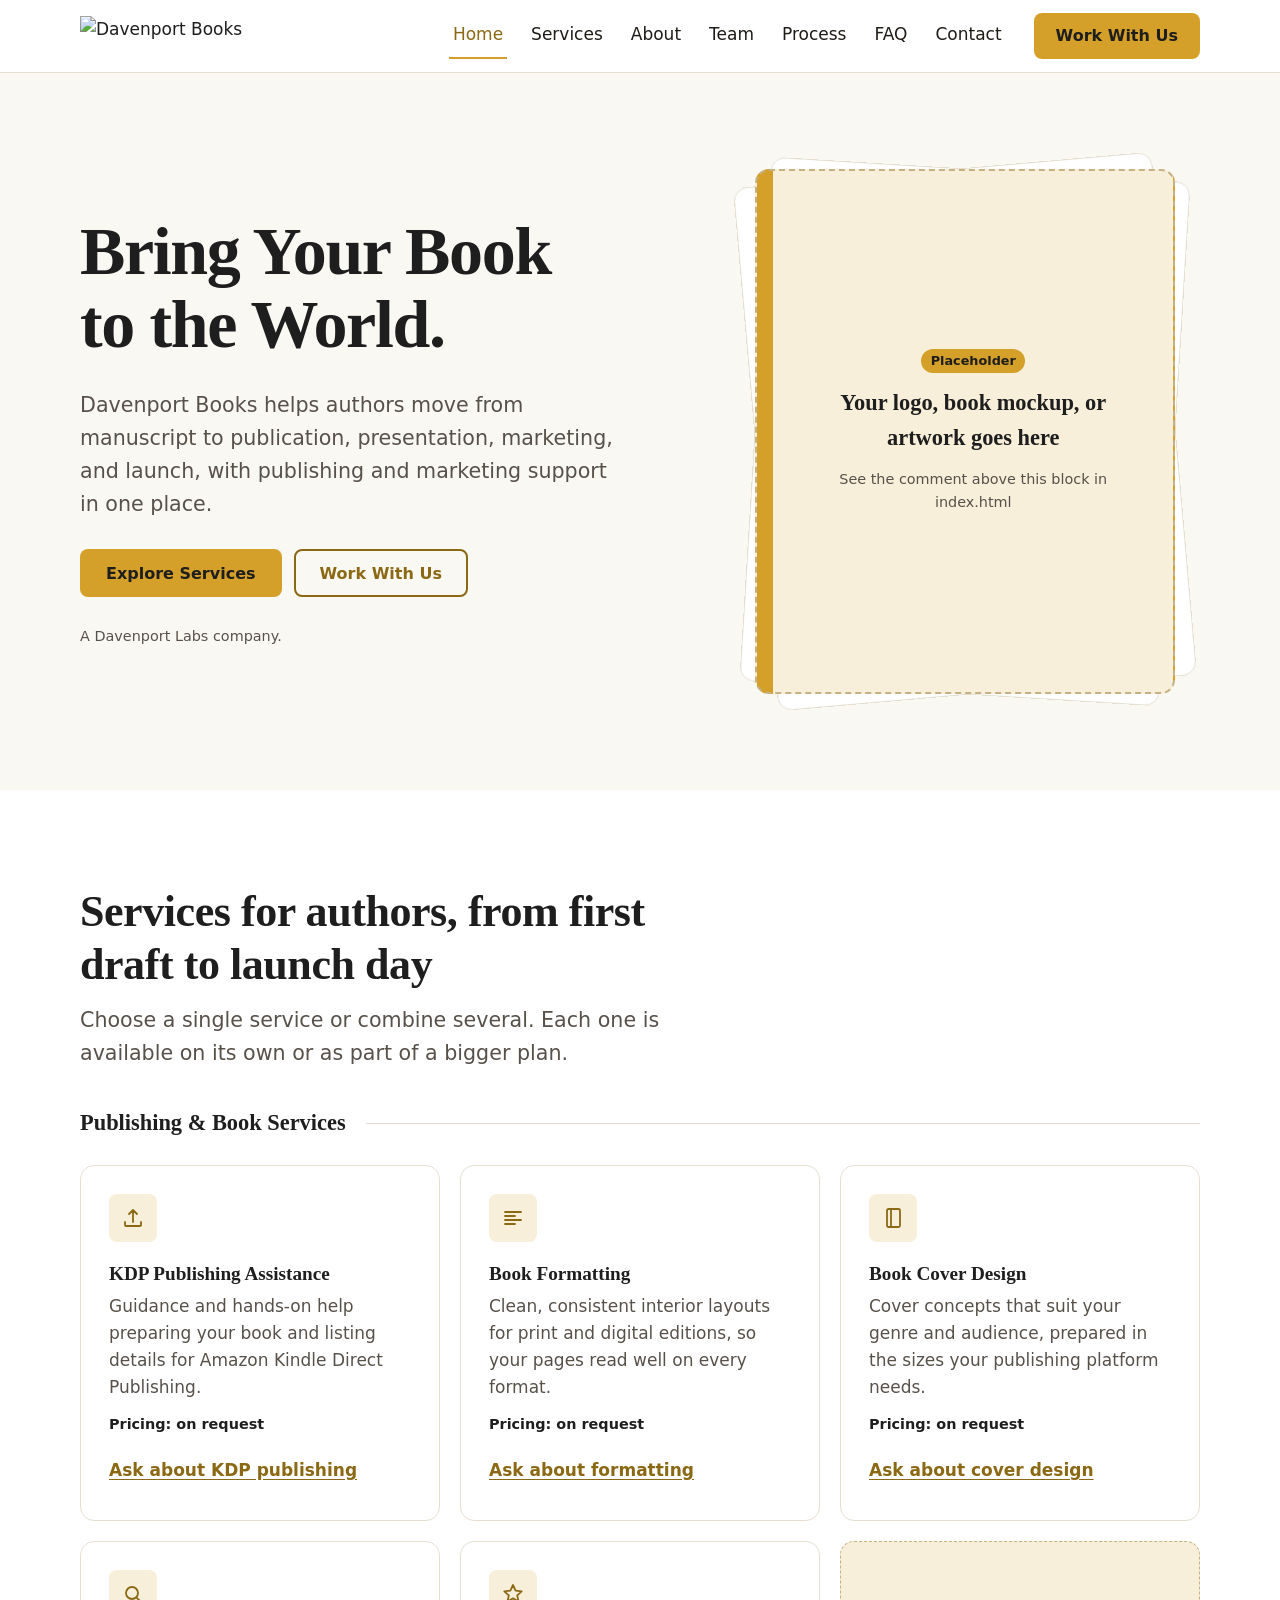
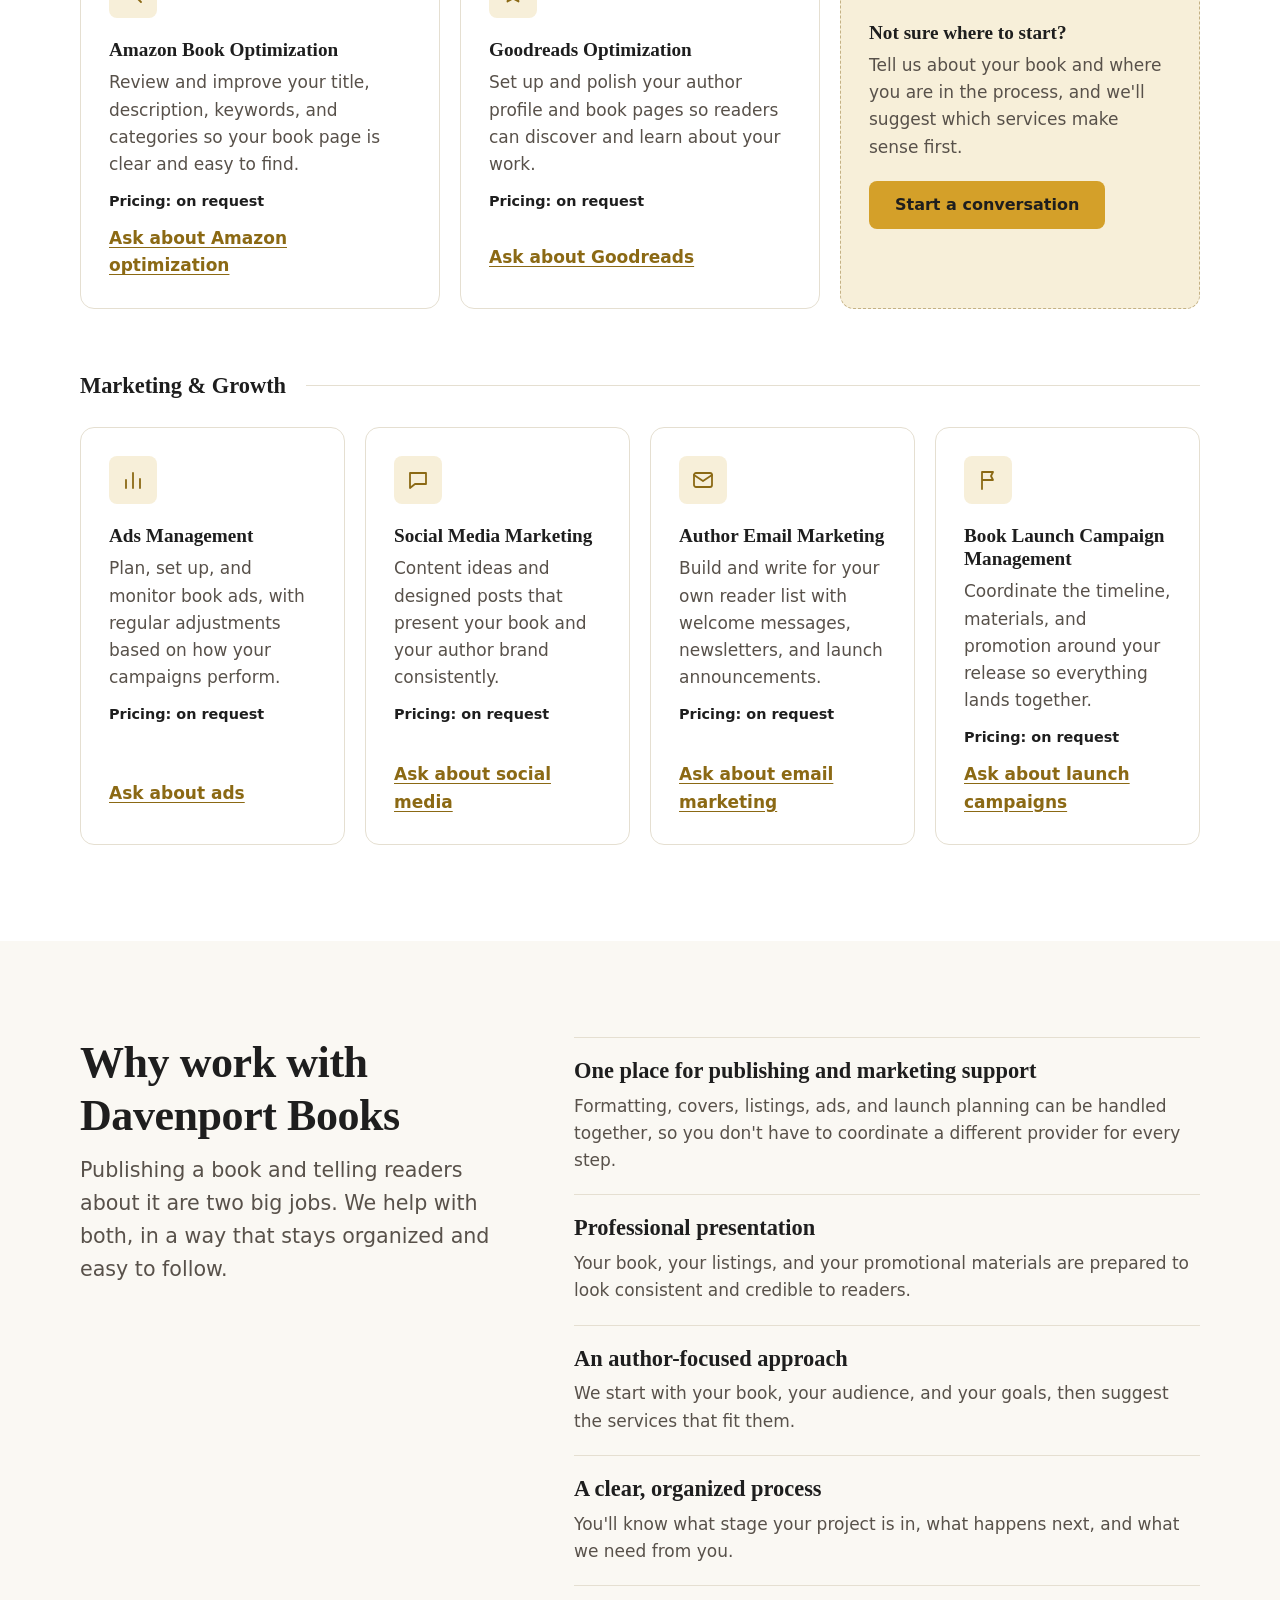
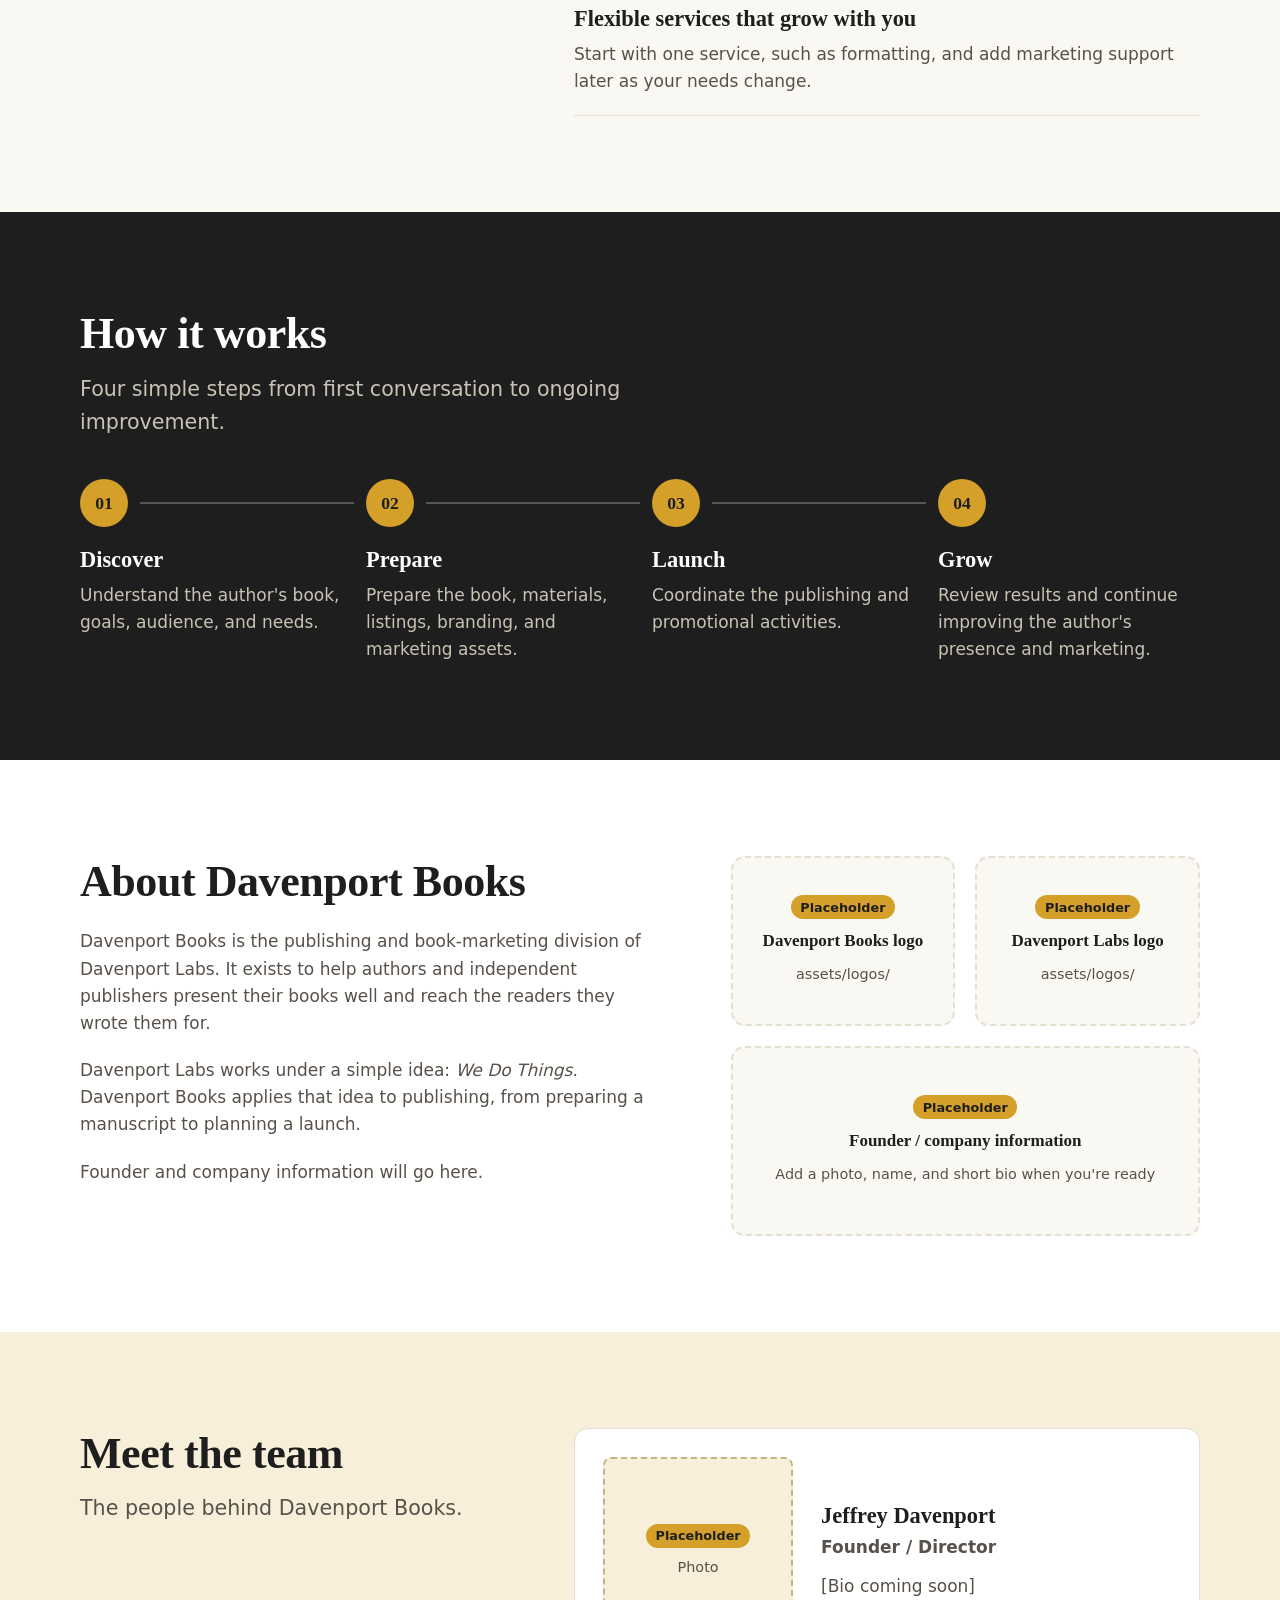
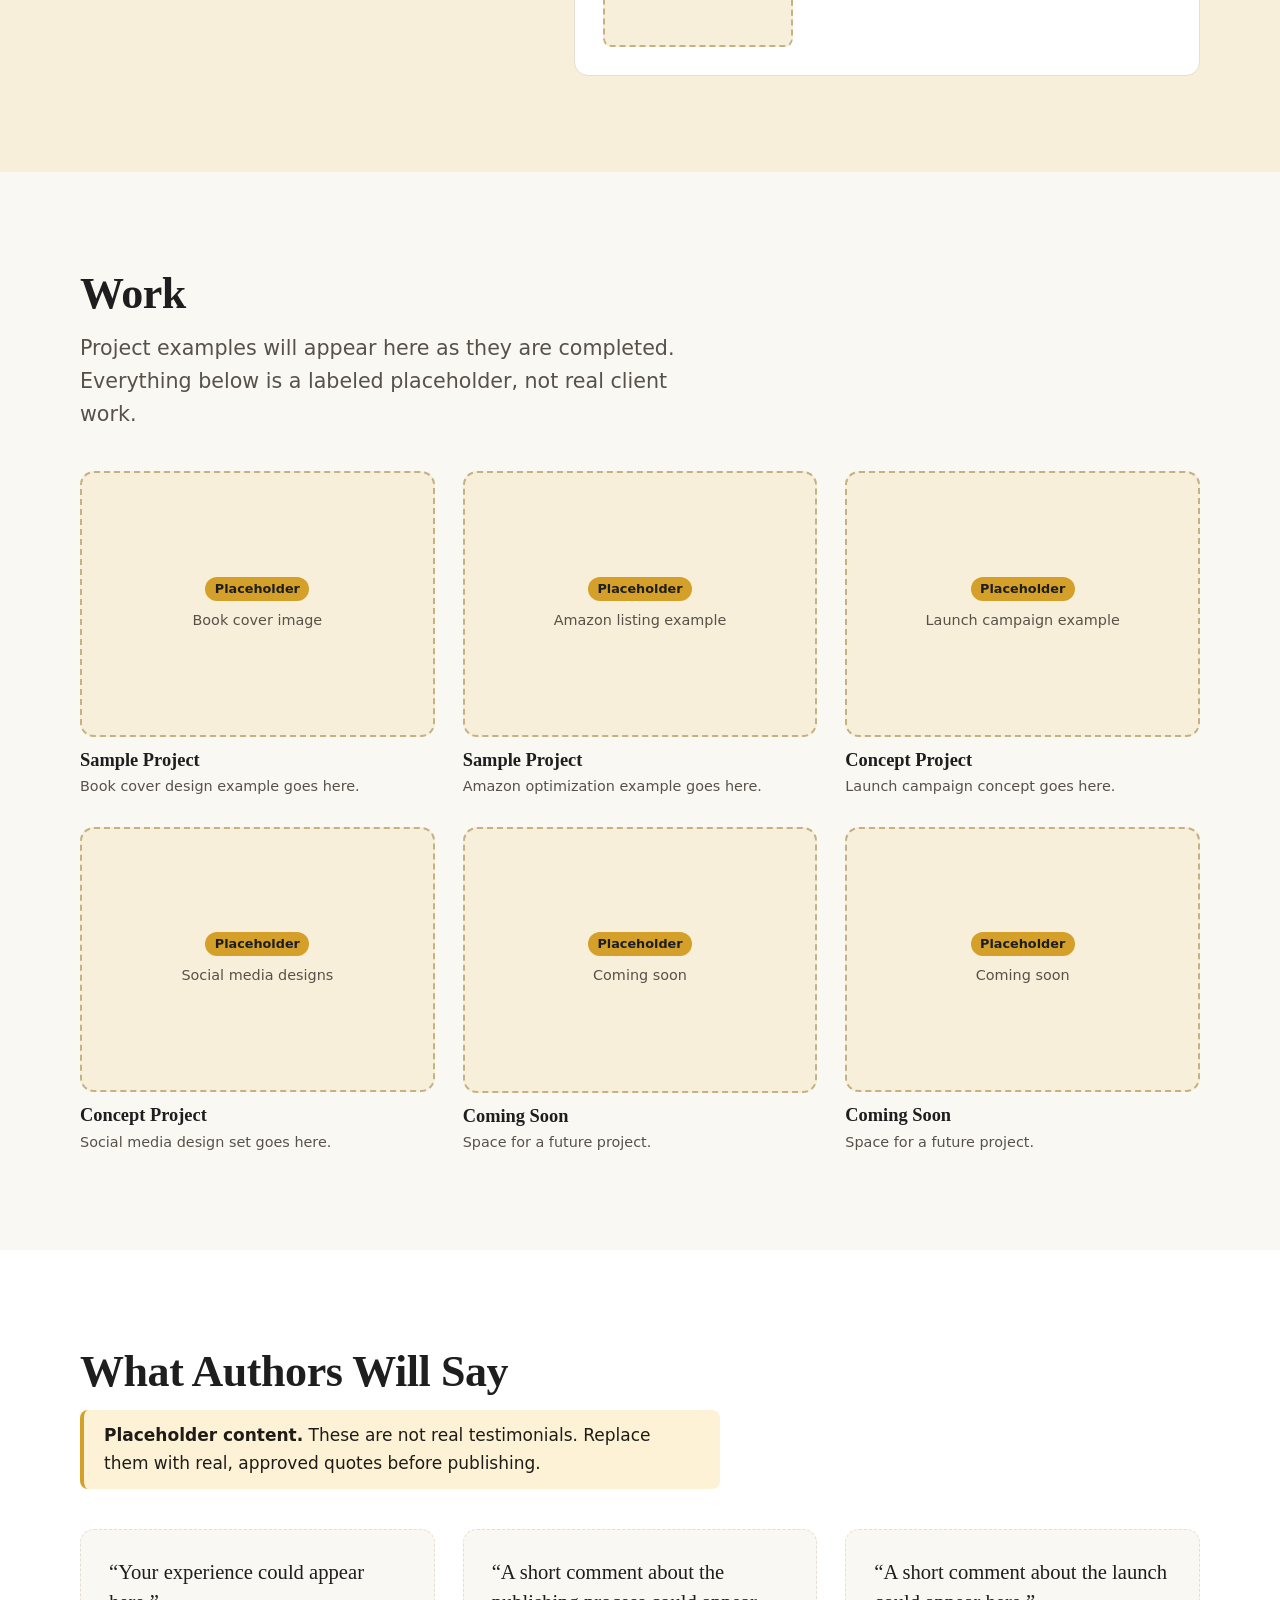
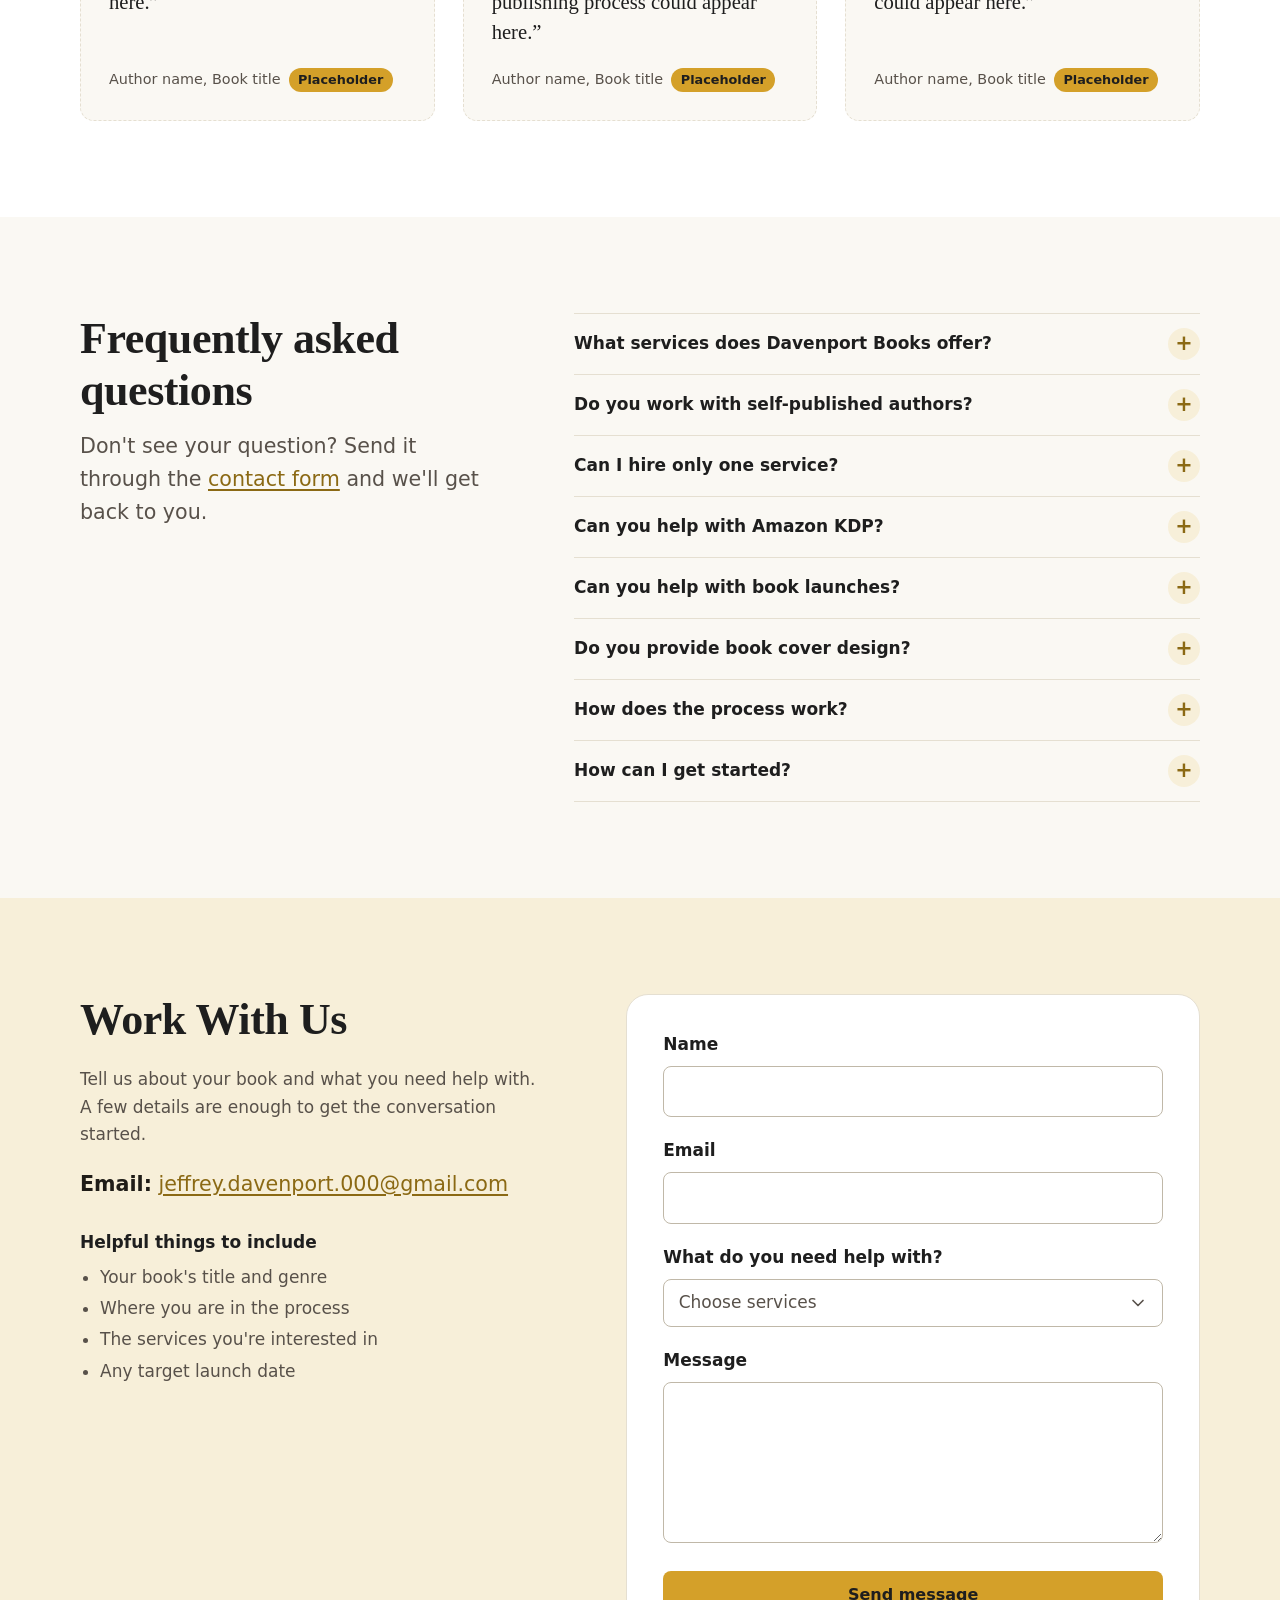
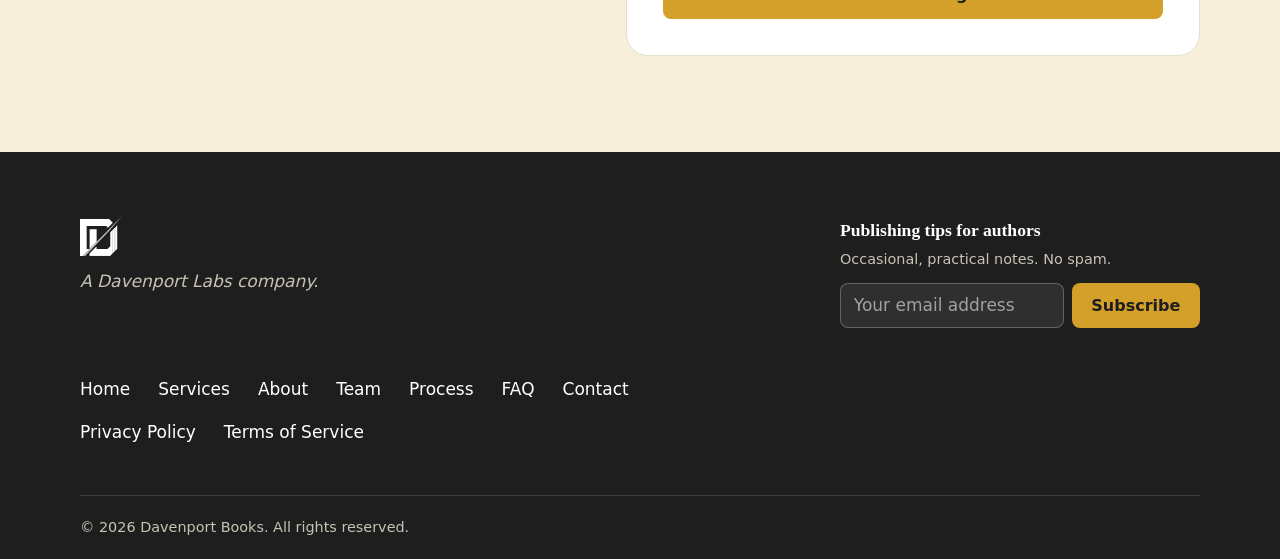
==== commit a46b38f0: "2nd update" ====
--- a/index.html
+++ b/index.html
@@ -33,7 +33,6 @@
             property="og:image"
             content="https://davenport-books.netlify.app/assets/images/Davenport-Books-OG-Image.jpg"
         />
-        -->
 
         <!-- Favicon placeholder: replace assets/icons/favicon.svg with your own icon -->
         <link rel="icon" href="assets/icons/favicon.svg" type="image/svg+xml" />
@@ -64,7 +63,7 @@
                     aria-label="Davenport Books, back to top"
                 >
                     <img
-                        src="assets/logos/davenport-books-logo.svg"
+                        src="assets/images/Davenport-Books-Logo.svg"
                         alt="Davenport Books"
                         class="brand-logo"
                     />
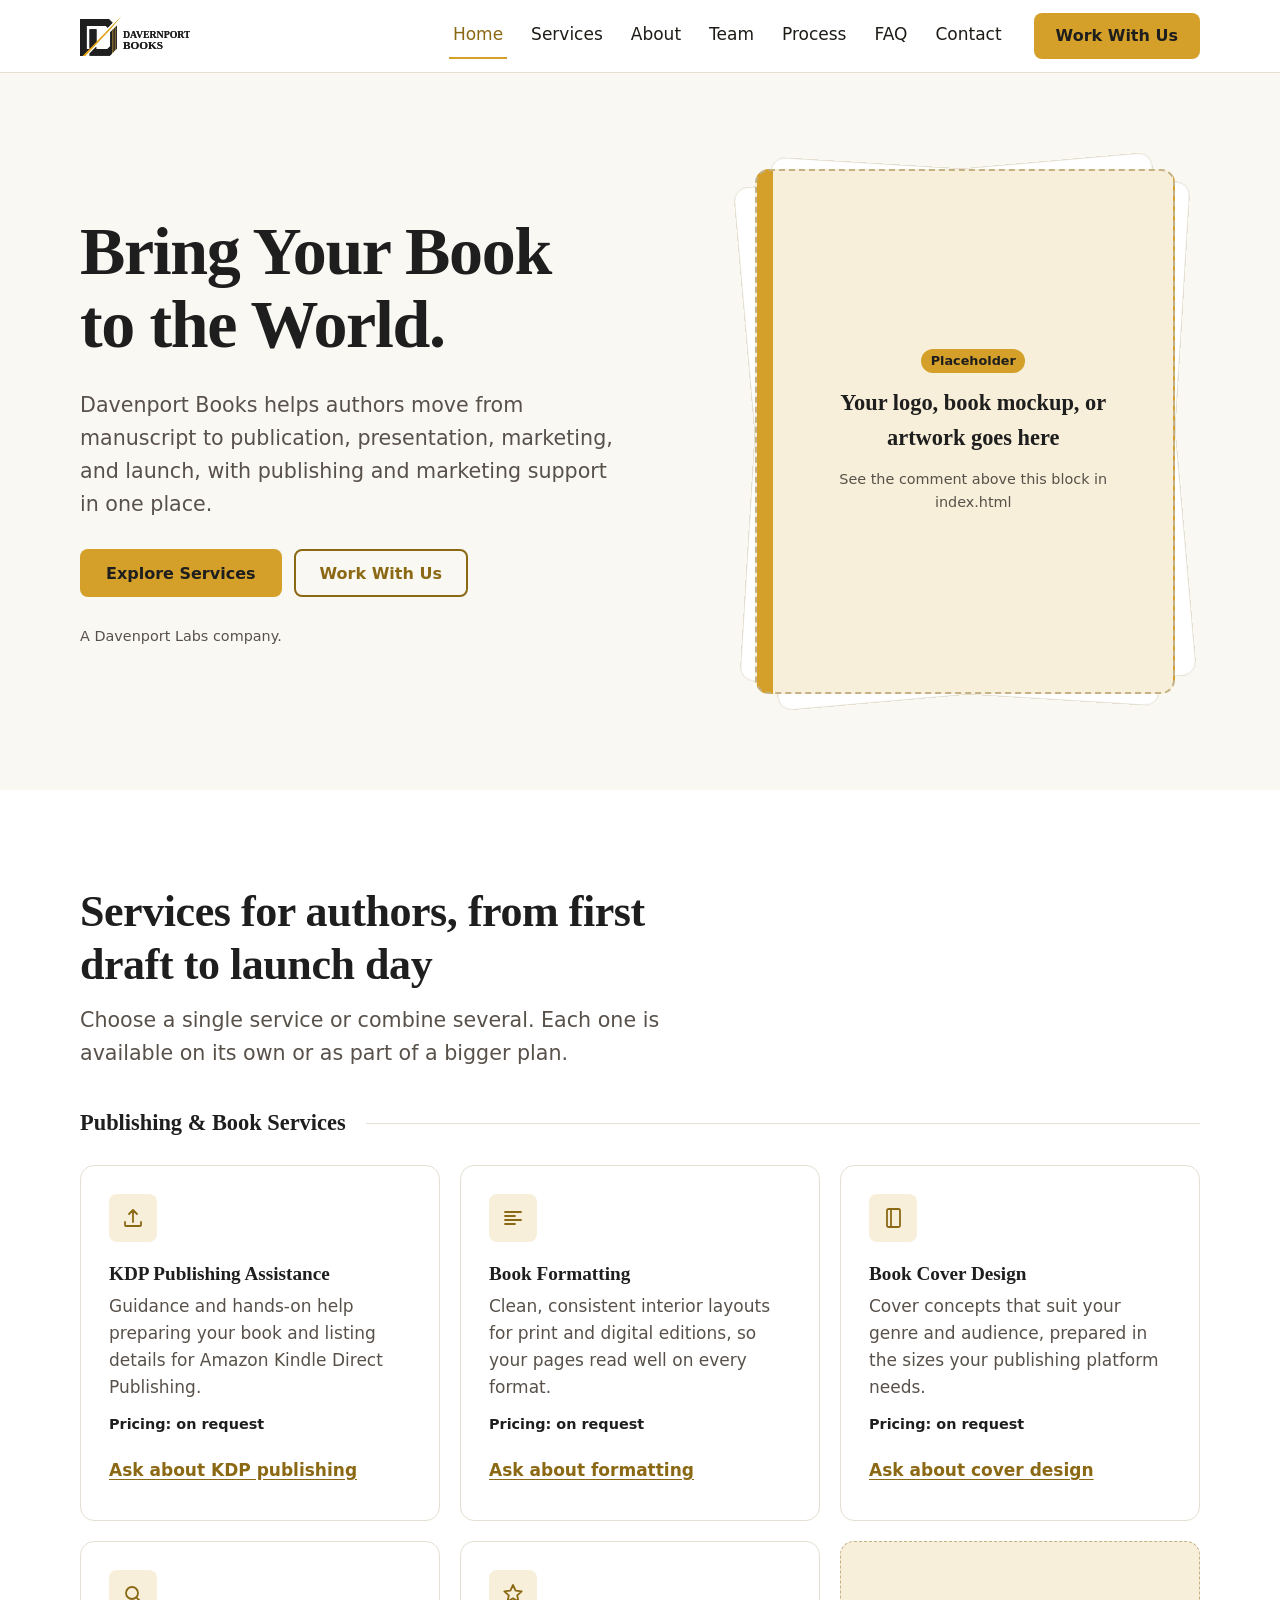
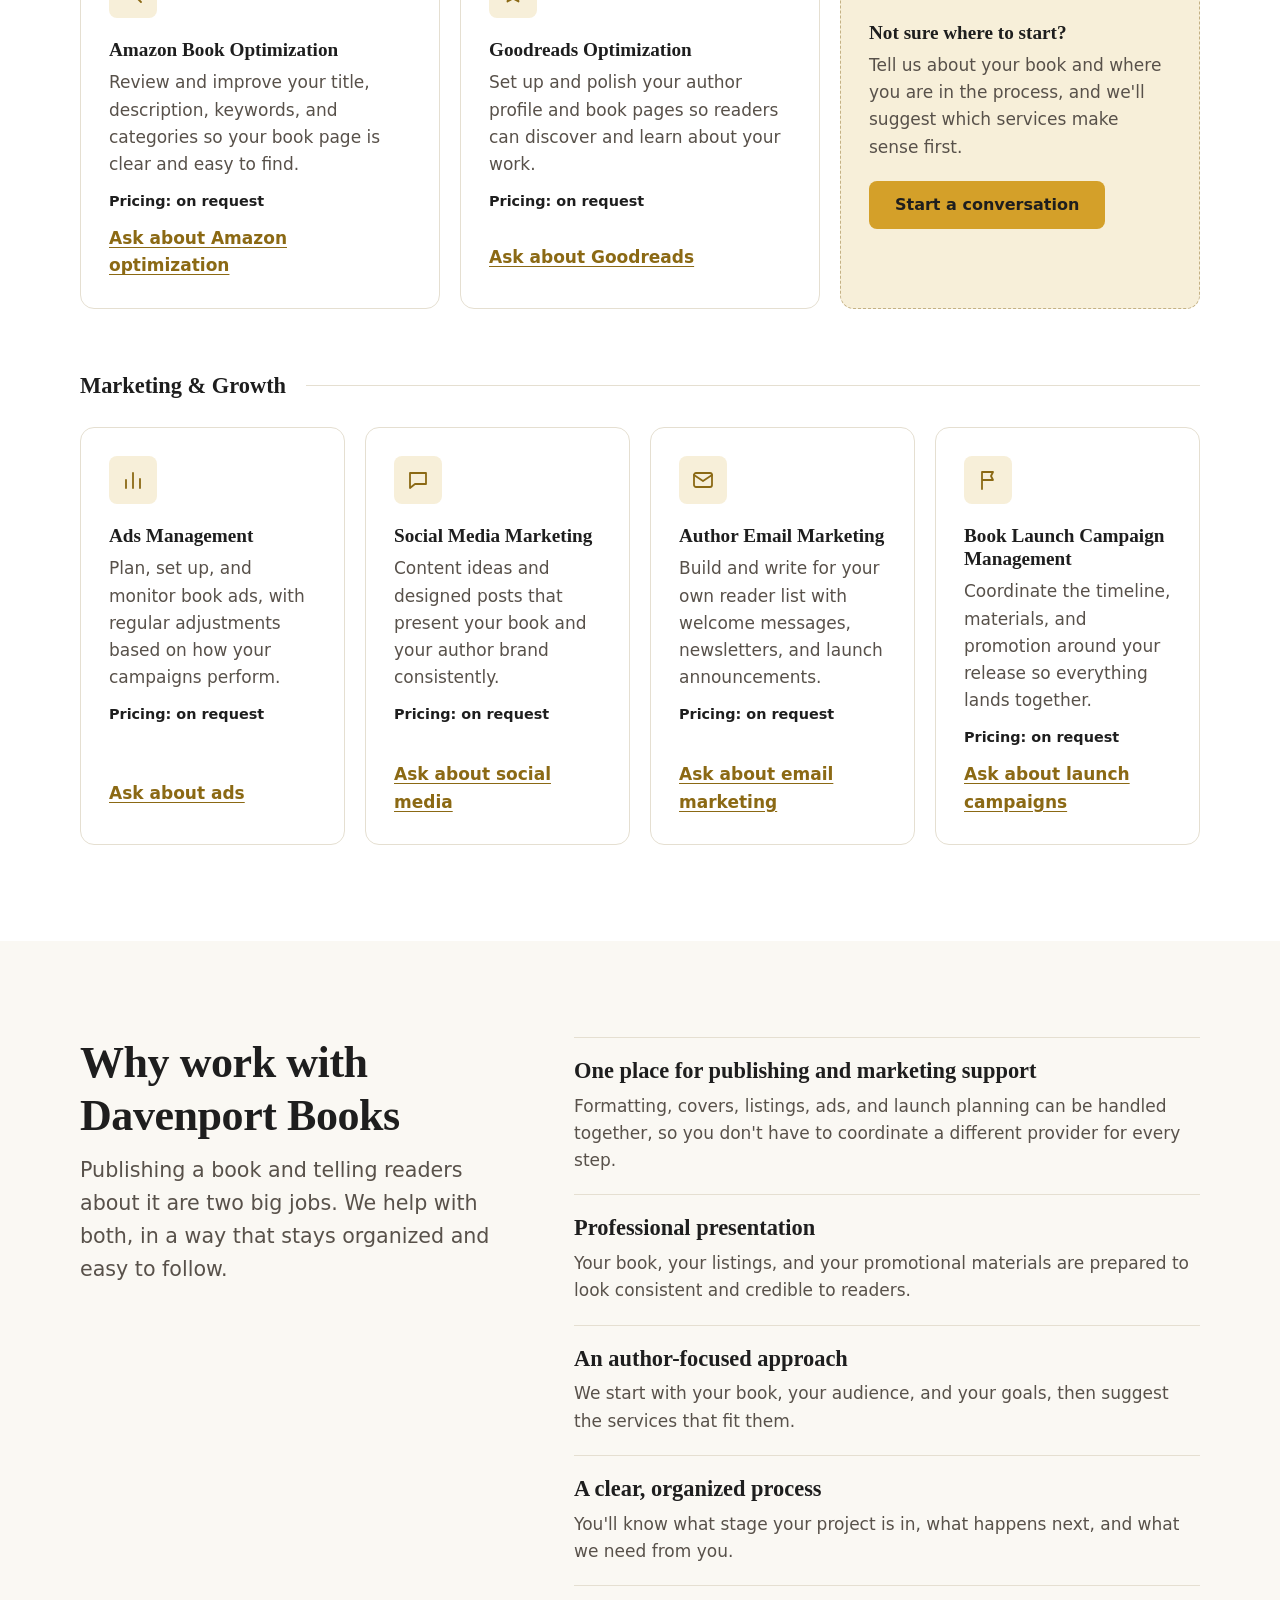
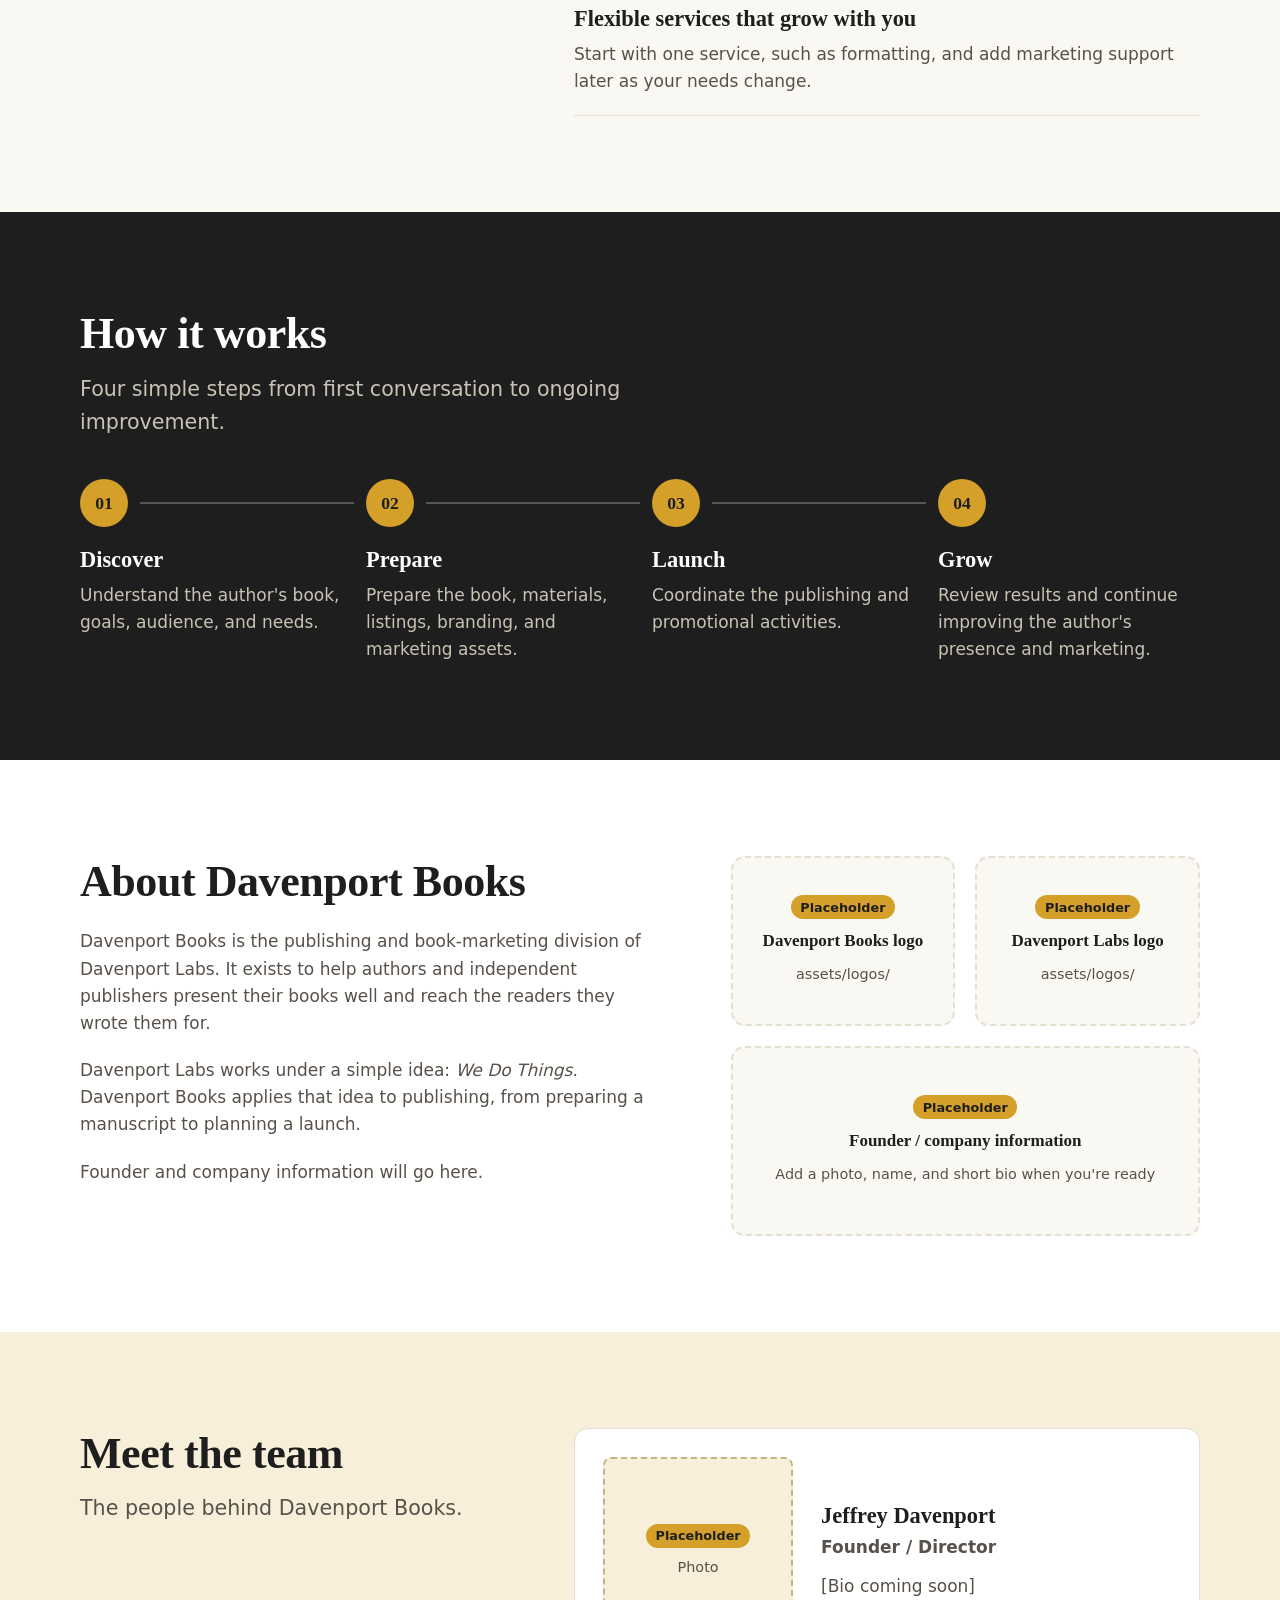
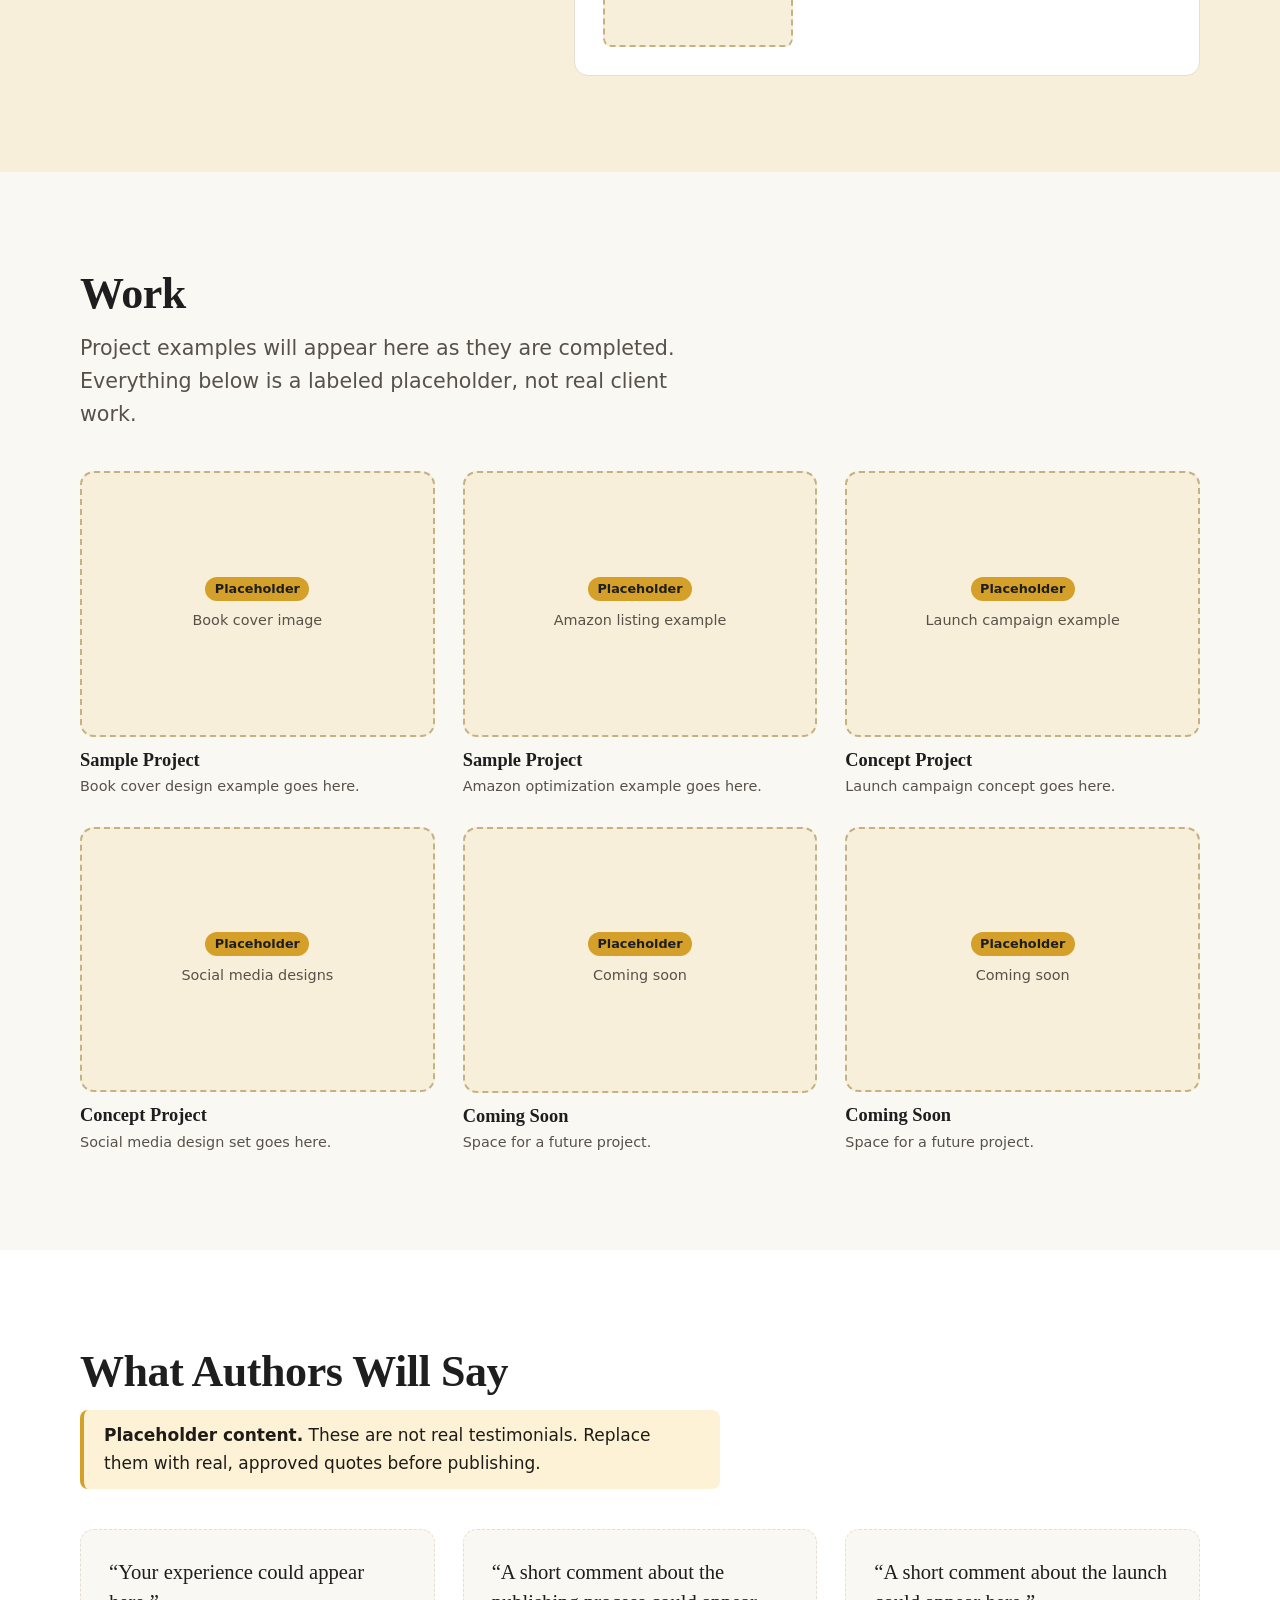
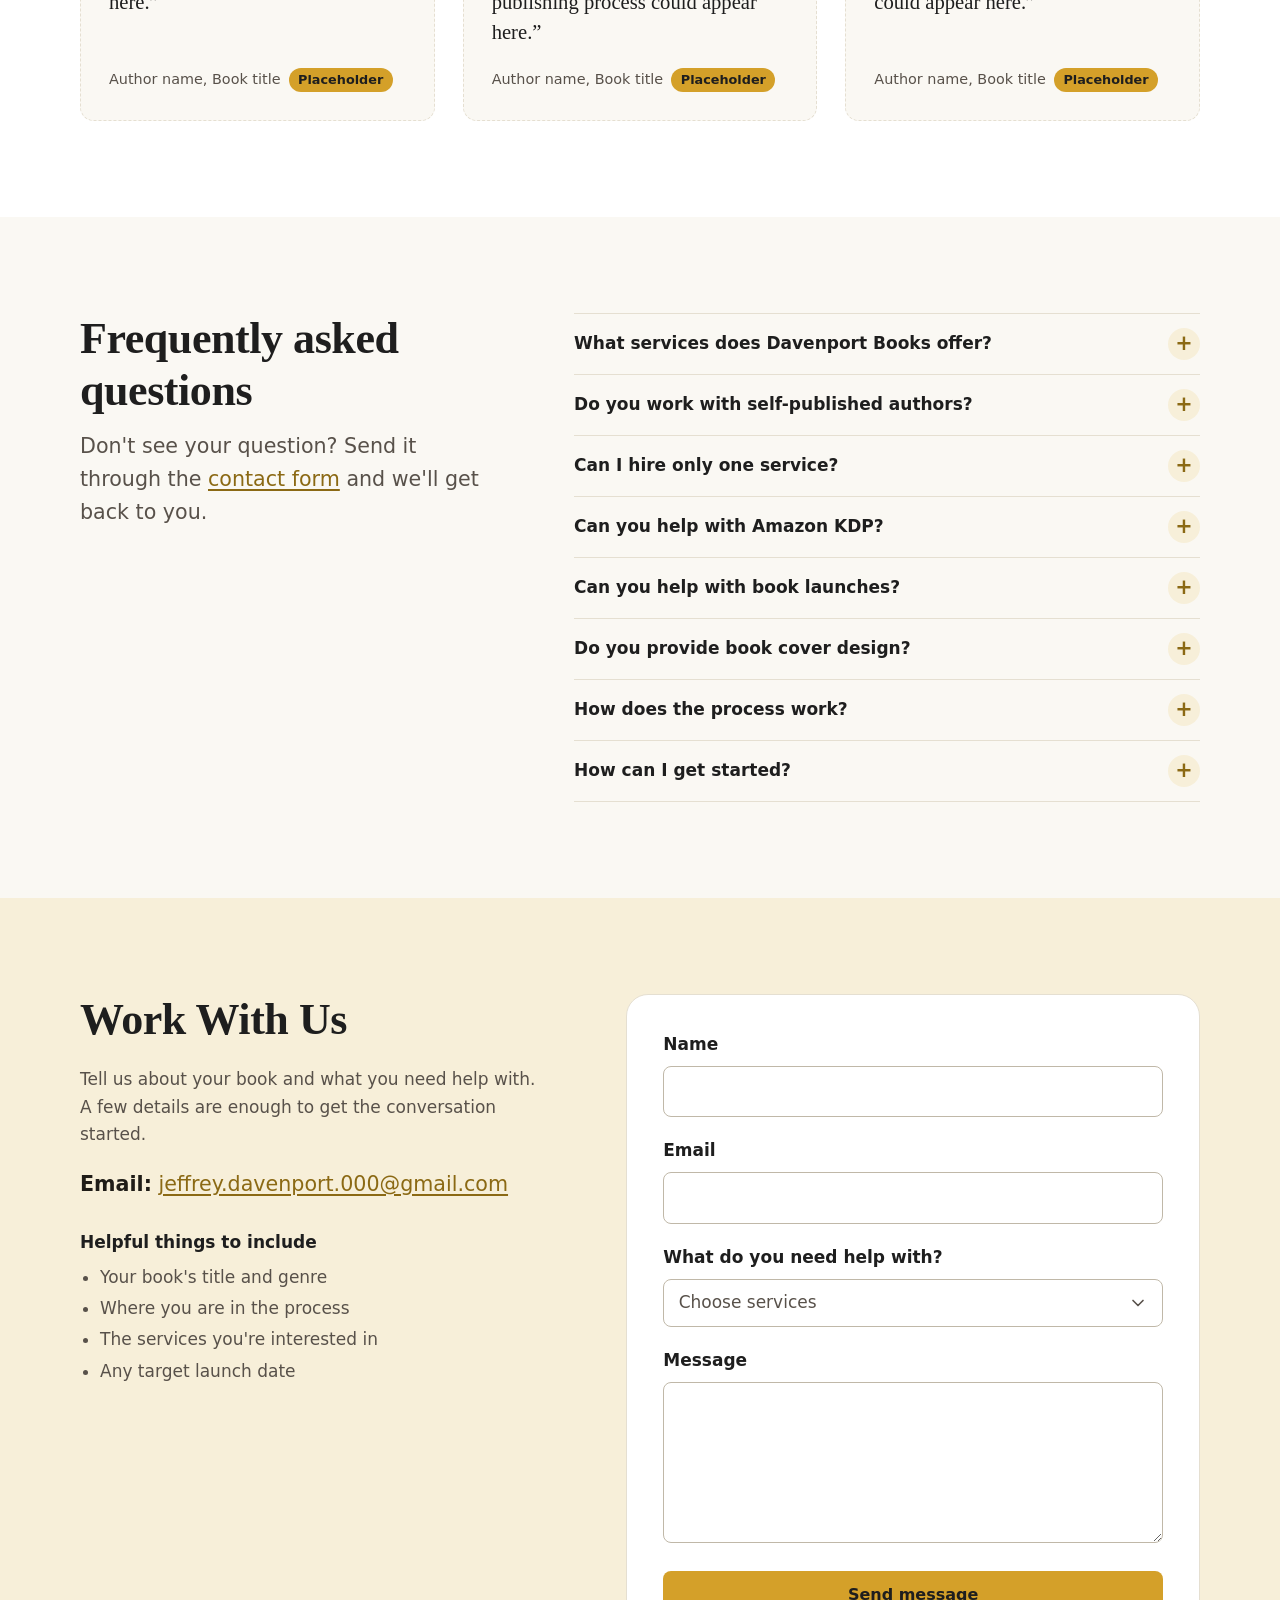
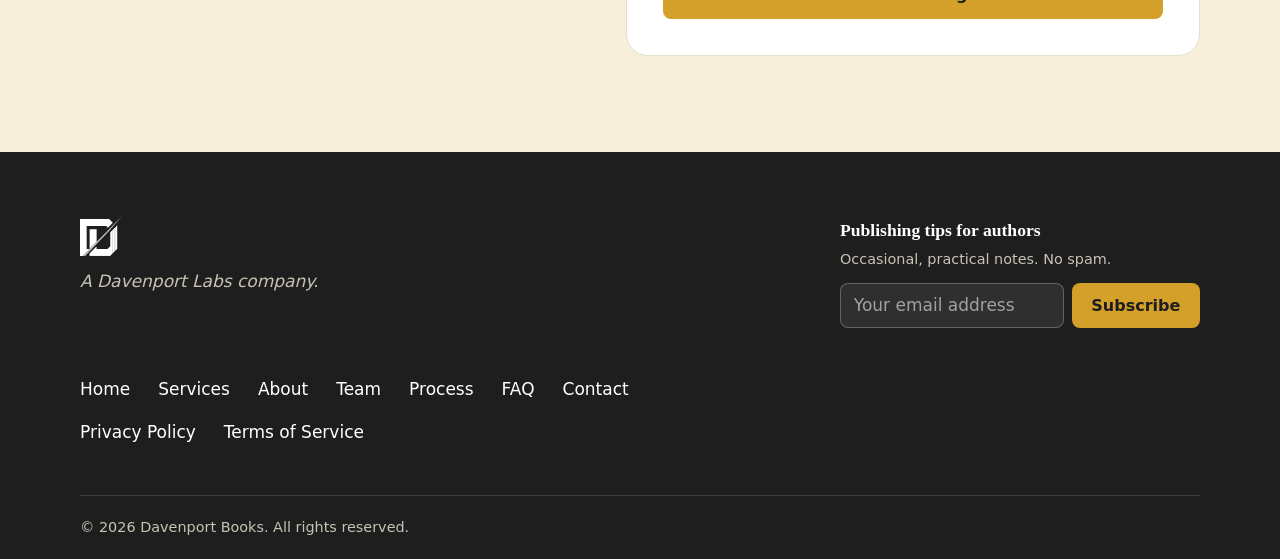
==== commit caba28ba: "Update index.html" ====
--- a/index.html
+++ b/index.html
@@ -63,7 +63,7 @@
                     aria-label="Davenport Books, back to top"
                 >
                     <img
-                        src="assets/images/Davenport-Books-Logo.svg"
+                        src="assets/images/Davenport_Books_Banner.svg"
                         alt="Davenport Books"
                         class="brand-logo"
                     />
